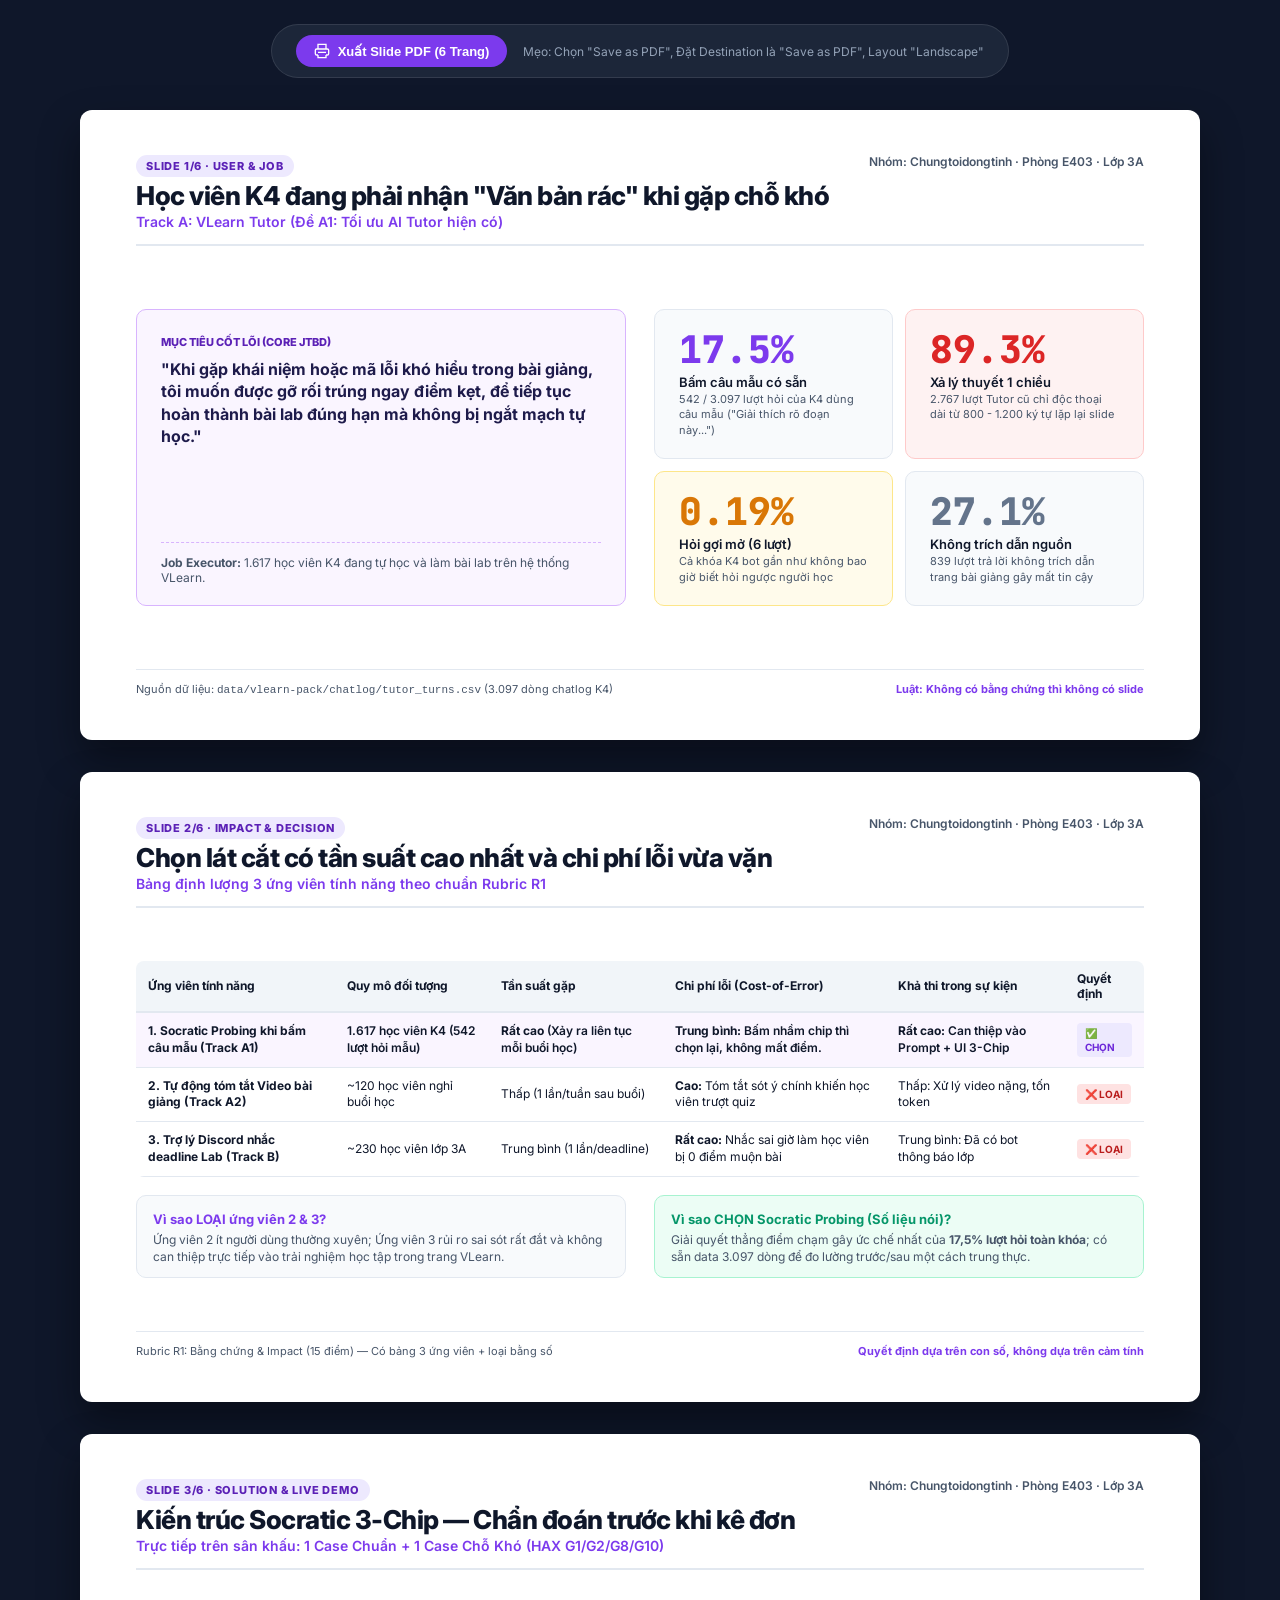
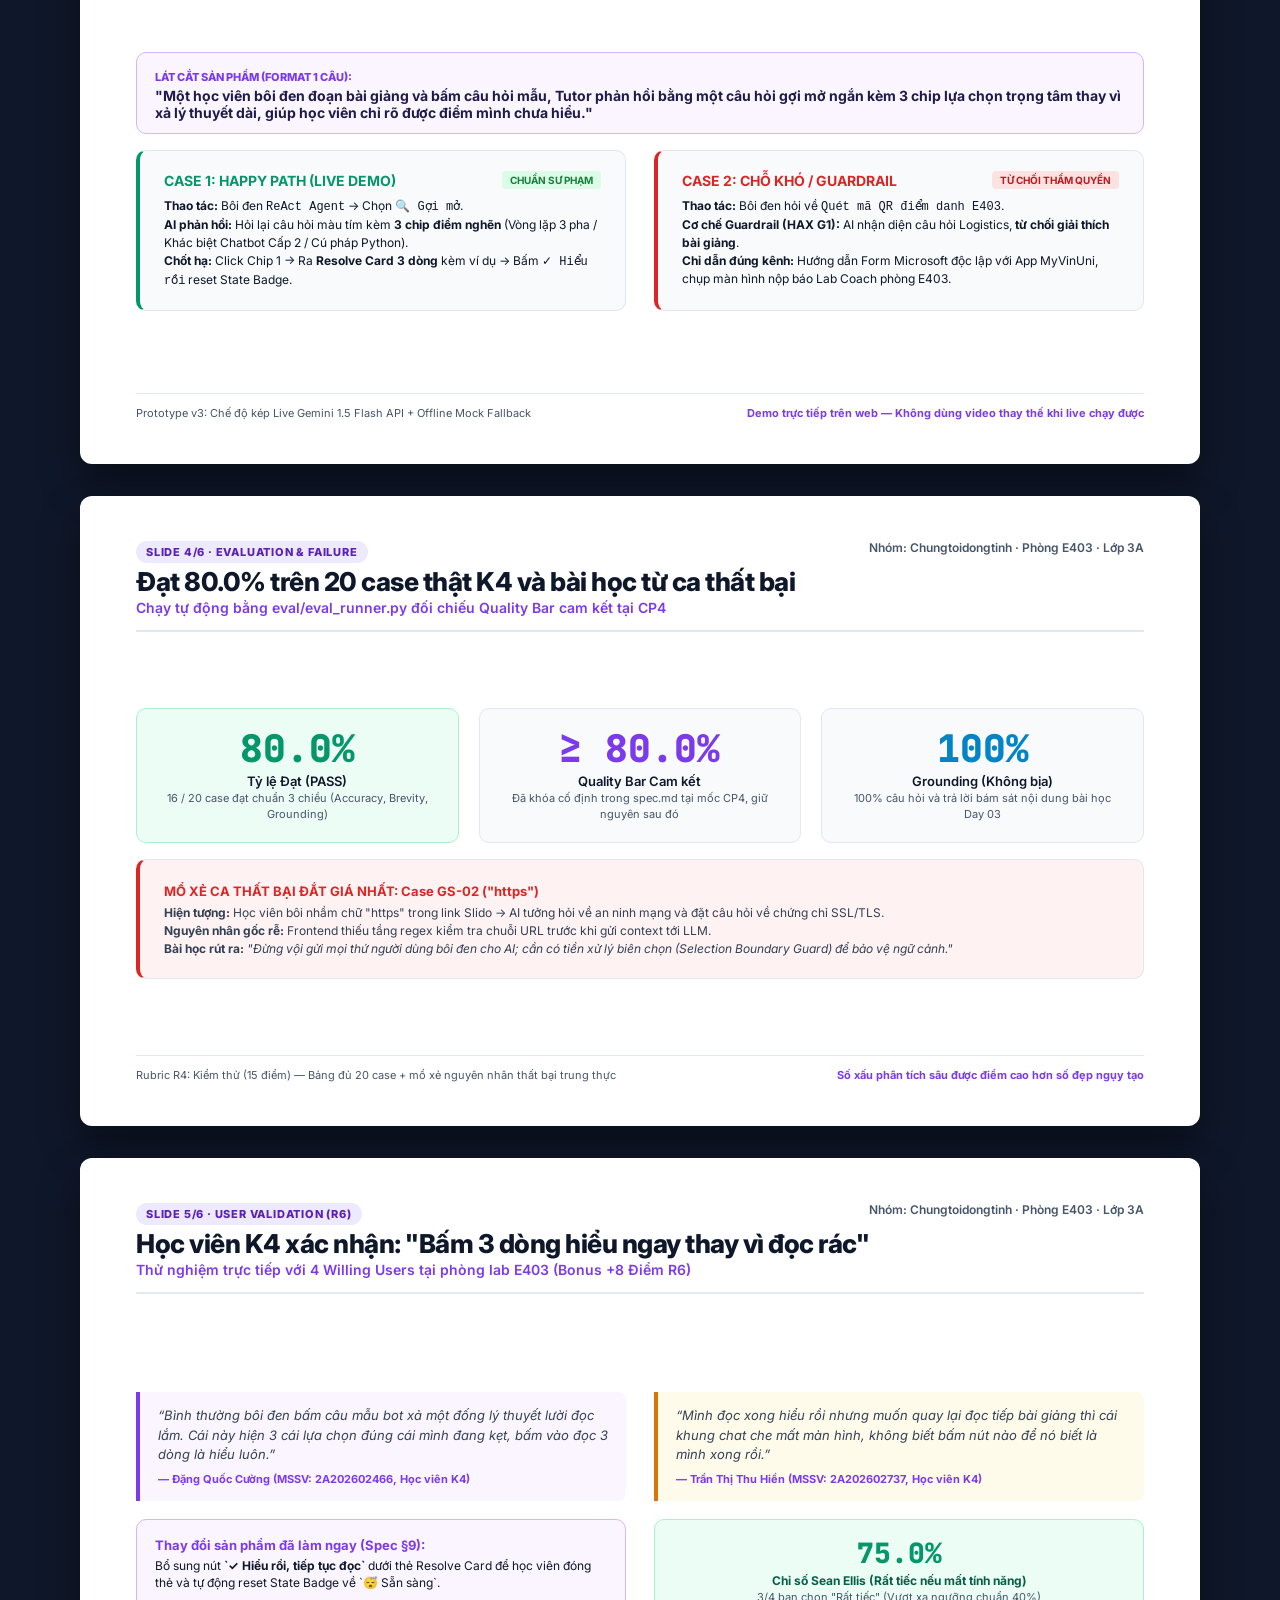
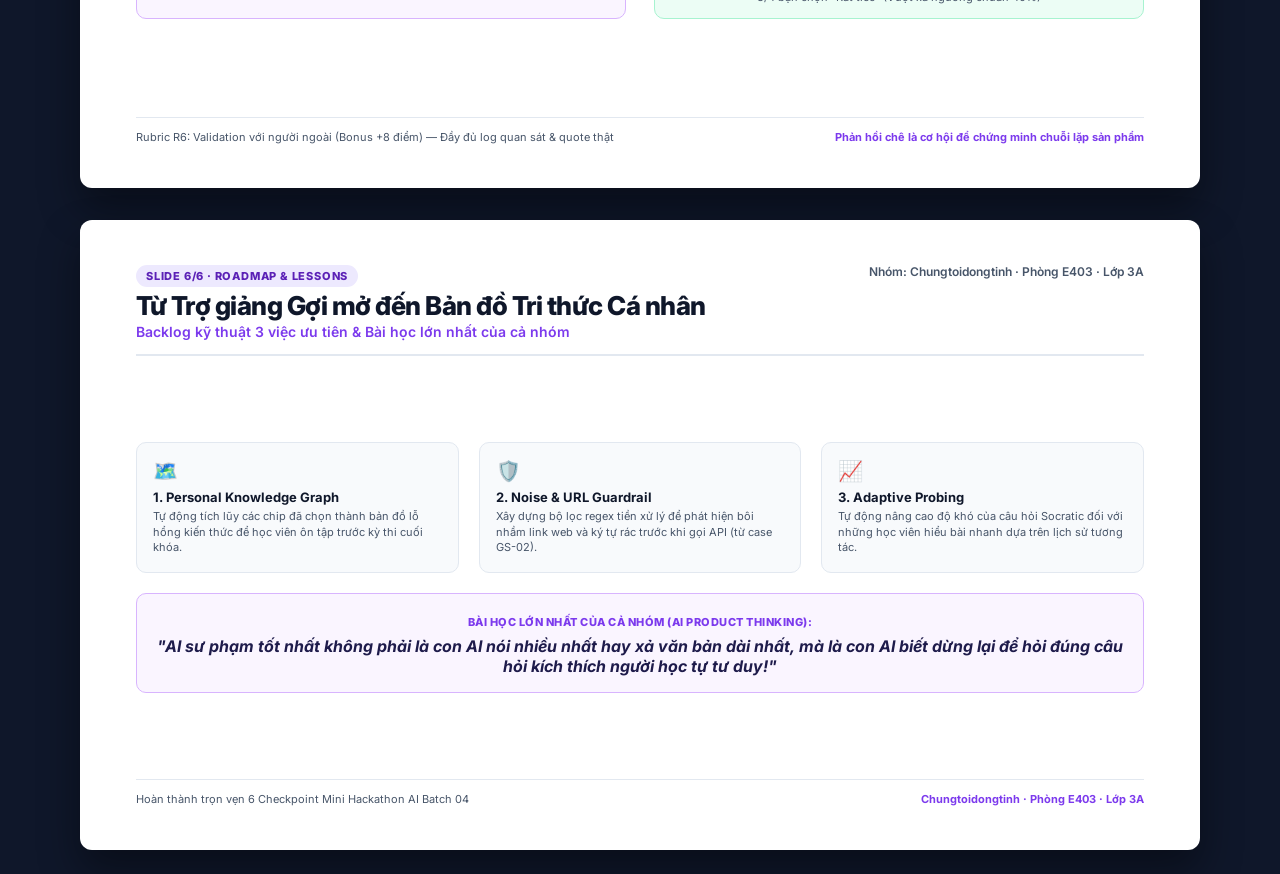
==== demo-slides.html @ 292b1355 "CP4 FINAL: Fullstack backend, URL guardrail, chip truncation, spec/canvas sync - Add codebase/server" ====
<!DOCTYPE html>
<html lang="vi">
<head>
  <meta charset="UTF-8">
  <meta name="viewport" content="width=device-width, initial-scale=1.0">
  <title>VLearn Socratic Tutor — Slide Thuyết trình 6 Trang (Hackathon Batch 04)</title>
  <style>
    @import url('https://fonts.googleapis.com/css2?family=Inter:wght@400;600;700;800&family=JetBrains+Mono:wght@500;700&display=swap');

    :root {
      --primary: #7c3aed;
      --primary-dark: #5b21b6;
      --primary-light: #ede9fe;
      --text-main: #0f172a;
      --text-muted: #475569;
      --bg-slide: #ffffff;
      --border-color: #e2e8f0;
      --accent-green: #059669;
      --accent-red: #dc2626;
      --accent-amber: #d97706;
    }

    * {
      box-sizing: border-box;
      margin: 0;
      padding: 0;
    }

    body {
      font-family: 'Inter', sans-serif;
      background-color: #0f172a;
      color: var(--text-main);
      display: flex;
      flex-direction: column;
      align-items: center;
      padding: 24px;
      gap: 32px;
    }

    .slide {
      width: 1120px;
      height: 630px; /* 16:9 aspect ratio */
      background: var(--bg-slide);
      border-radius: 12px;
      box-shadow: 0 20px 40px rgba(0, 0, 0, 0.4);
      padding: 44px 56px;
      display: flex;
      flex-direction: column;
      justify-content: space-between;
      position: relative;
      overflow: hidden;
      page-break-after: always;
    }

    @media print {
      body {
        background: none;
        padding: 0;
        gap: 0;
      }
      .slide {
        box-shadow: none;
        border-radius: 0;
        width: 100vw;
        height: 100vh;
        page-break-after: always;
      }
      .print-btn-bar {
        display: none !important;
      }
    }

    /* Print toolbar */
    .print-btn-bar {
      position: sticky;
      top: 16px;
      z-index: 1000;
      background: rgba(30, 41, 59, 0.9);
      backdrop-filter: blur(8px);
      padding: 10px 24px;
      border-radius: 30px;
      display: flex;
      align-items: center;
      gap: 16px;
      border: 1px solid rgba(255, 255, 255, 0.1);
    }
    .print-btn {
      background: var(--primary);
      color: #fff;
      border: none;
      padding: 8px 18px;
      border-radius: 20px;
      font-weight: 700;
      font-size: 13px;
      cursor: pointer;
      display: flex;
      align-items: center;
      gap: 8px;
      transition: all 0.2s;
    }
    .print-btn:hover { background: var(--primary-dark); }
    .print-hint { color: #94a3b8; font-size: 12px; }

    /* Slide Header */
    .slide-header {
      display: flex;
      justify-content: space-between;
      align-items: flex-start;
      border-bottom: 2px solid var(--border-color);
      padding-bottom: 14px;
    }
    .slide-num-badge {
      background: var(--primary-light);
      color: var(--primary-dark);
      font-size: 11px;
      font-weight: 800;
      text-transform: uppercase;
      letter-spacing: 0.8px;
      padding: 4px 10px;
      border-radius: 20px;
    }
    .slide-team-meta {
      font-size: 12px;
      color: var(--text-muted);
      font-weight: 600;
    }
    .slide-title {
      font-size: 26px;
      font-weight: 800;
      color: #0f172a;
      margin-top: 6px;
      letter-spacing: -0.5px;
    }
    .slide-subtitle {
      font-size: 14px;
      color: var(--primary);
      font-weight: 600;
      margin-top: 2px;
    }

    /* Slide Content Layouts */
    .slide-content {
      flex: 1;
      padding: 20px 0;
      display: flex;
      flex-direction: column;
      justify-content: center;
    }

    .grid-2 {
      display: grid;
      grid-template-columns: 1fr 1fr;
      gap: 28px;
      align-items: stretch;
    }

    .grid-3 {
      display: grid;
      grid-template-columns: 1fr 1fr 1fr;
      gap: 20px;
    }

    .card {
      background: #f8fafc;
      border: 1px solid var(--border-color);
      border-radius: 10px;
      padding: 20px 24px;
    }
    .card-primary {
      background: #faf5ff;
      border-color: #d8b4fe;
    }
    .card-accent {
      background: #ecfdf5;
      border-color: #a7f3d0;
    }

    .stat-number {
      font-size: 38px;
      font-weight: 800;
      color: var(--primary);
      line-height: 1;
      font-family: 'JetBrains Mono', monospace;
    }
    .stat-label {
      font-size: 13px;
      font-weight: 600;
      color: var(--text-main);
      margin-top: 6px;
    }
    .stat-desc {
      font-size: 11px;
      color: var(--text-muted);
      margin-top: 2px;
      line-height: 1.4;
    }

    .quote-box {
      border-left: 4px solid var(--primary);
      background: #faf5ff;
      padding: 14px 18px;
      border-radius: 0 8px 8px 0;
      font-style: italic;
      color: #334155;
      font-size: 13px;
      line-height: 1.5;
    }
    .quote-author {
      font-style: normal;
      font-weight: 700;
      font-size: 11px;
      color: var(--primary);
      margin-top: 6px;
      display: block;
    }

    table.data-table {
      width: 100%;
      border-collapse: collapse;
      font-size: 12px;
      background: #fff;
      border-radius: 8px;
      overflow: hidden;
    }
    table.data-table th {
      background: #f1f5f9;
      padding: 10px 12px;
      text-align: left;
      font-weight: 700;
      border-bottom: 2px solid var(--border-color);
    }
    table.data-table td {
      padding: 10px 12px;
      border-bottom: 1px solid var(--border-color);
      line-height: 1.4;
    }
    table.data-table tr.selected {
      background: #faf5ff;
      font-weight: 600;
    }

    .flow-badge {
      display: inline-block;
      padding: 3px 8px;
      border-radius: 4px;
      font-size: 10px;
      font-weight: 700;
      text-transform: uppercase;
    }
    .badge-pass { background: #dcfce7; color: #15803d; }
    .badge-fail { background: #fee2e2; color: #b91c1c; }
    .badge-select { background: #ede9fe; color: #6d28d9; }

    /* Slide Footer */
    .slide-footer {
      display: flex;
      justify-content: space-between;
      align-items: center;
      border-top: 1px solid var(--border-color);
      padding-top: 12px;
      font-size: 11px;
      color: var(--text-muted);
    }
    .footer-rule {
      color: var(--primary);
      font-weight: 700;
    }
  </style>
</head>
<body>

  <!-- FLOATING PRINT BAR -->
  <div class="print-btn-bar">
    <button class="print-btn" onclick="window.print()">
      <svg width="16" height="16" fill="none" stroke="currentColor" stroke-width="2" viewBox="0 0 24 24"><path d="M6 9V2h12v7M6 18H4a2 2 0 01-2-2v-5a2 2 0 012-2h16a2 2 0 012 2v5a2 2 0 01-2 2h-2m-12 0v4h12v-4M6 14h12"/></svg>
      Xuất Slide PDF (6 Trang)
    </button>
    <span class="print-hint">Mẹo: Chọn "Save as PDF", Đặt Destination là "Save as PDF", Layout "Landscape"</span>
  </div>

  <!-- =========================================================
       SLIDE 1 · USER & JOB (45 GIÂY)
       ========================================================= -->
  <div class="slide" id="slide-1">
    <div class="slide-header">
      <div>
        <span class="slide-num-badge">SLIDE 1/6 · USER & JOB</span>
        <h1 class="slide-title">Học viên K4 đang phải nhận "Văn bản rác" khi gặp chỗ khó</h1>
        <p class="slide-subtitle">Track A: VLearn Tutor (Đề A1: Tối ưu AI Tutor hiện có)</p>
      </div>
      <div class="slide-team-meta">Nhóm: Chungtoidongtinh · Phòng E403 · Lớp 3A</div>
    </div>

    <div class="slide-content">
      <div class="grid-2">
        <div class="card card-primary" style="display: flex; flex-direction: column; justify-content: space-between;">
          <div>
            <span style="font-size: 11px; font-weight: 800; color: var(--primary-dark); text-transform: uppercase;">Mục tiêu cốt lõi (Core JTBD)</span>
            <p style="font-size: 16px; font-weight: 700; line-height: 1.4; margin-top: 8px; color: #1e1b4b;">
              "Khi gặp khái niệm hoặc mã lỗi khó hiểu trong bài giảng, tôi muốn được gỡ rối trúng ngay điểm kẹt, để tiếp tục hoàn thành bài lab đúng hạn mà không bị ngắt mạch tự học."
            </p>
          </div>
          <div style="border-top: 1px dashed #d8b4fe; padding-top: 12px; margin-top: 12px;">
            <p style="font-size: 12px; color: #475569;"><strong>Job Executor:</strong> 1.617 học viên K4 đang tự học và làm bài lab trên hệ thống VLearn.</p>
          </div>
        </div>

        <div class="grid-2" style="gap: 12px;">
          <div class="card">
            <div class="stat-number">17.5%</div>
            <div class="stat-label">Bấm câu mẫu có sẵn</div>
            <div class="stat-desc">542 / 3.097 lượt hỏi của K4 dùng câu mẫu ("Giải thích rõ đoạn này...")</div>
          </div>
          <div class="card" style="background: #fef2f2; border-color: #fecaca;">
            <div class="stat-number" style="color: var(--accent-red);">89.3%</div>
            <div class="stat-label">Xả lý thuyết 1 chiều</div>
            <div class="stat-desc">2.767 lượt Tutor cũ chỉ độc thoại dài từ 800 - 1.200 ký tự lặp lại slide</div>
          </div>
          <div class="card" style="background: #fffbeb; border-color: #fde68a;">
            <div class="stat-number" style="color: var(--accent-amber);">0.19%</div>
            <div class="stat-label">Hỏi gợi mở (6 lượt)</div>
            <div class="stat-desc">Cả khóa K4 bot gần như không bao giờ biết hỏi ngược người học</div>
          </div>
          <div class="card">
            <div class="stat-number" style="color: #64748b;">27.1%</div>
            <div class="stat-label">Không trích dẫn nguồn</div>
            <div class="stat-desc">839 lượt trả lời không trích dẫn trang bài giảng gây mất tin cậy</div>
          </div>
        </div>
      </div>
    </div>

    <div class="slide-footer">
      <span>Nguồn dữ liệu: <code>data/vlearn-pack/chatlog/tutor_turns.csv</code> (3.097 dòng chatlog K4)</span>
      <span class="footer-rule">Luật: Không có bằng chứng thì không có slide</span>
    </div>
  </div>

  <!-- =========================================================
       SLIDE 2 · VÌ SAO CHỌN TÍNH NĂNG NÀY (45 GIÂY)
       ========================================================= -->
  <div class="slide" id="slide-2">
    <div class="slide-header">
      <div>
        <span class="slide-num-badge">SLIDE 2/6 · IMPACT & DECISION</span>
        <h1 class="slide-title">Chọn lát cắt có tần suất cao nhất và chi phí lỗi vừa vặn</h1>
        <p class="slide-subtitle">Bảng định lượng 3 ứng viên tính năng theo chuẩn Rubric R1</p>
      </div>
      <div class="slide-team-meta">Nhóm: Chungtoidongtinh · Phòng E403 · Lớp 3A</div>
    </div>

    <div class="slide-content">
      <table class="data-table">
        <thead>
          <tr>
            <th>Ứng viên tính năng</th>
            <th>Quy mô đối tượng</th>
            <th>Tần suất gặp</th>
            <th>Chi phí lỗi (Cost-of-Error)</th>
            <th>Khả thi trong sự kiện</th>
            <th>Quyết định</th>
          </tr>
        </thead>
        <tbody>
          <tr class="selected">
            <td><strong>1. Socratic Probing khi bấm câu mẫu (Track A1)</strong></td>
            <td>1.617 học viên K4 (542 lượt hỏi mẫu)</td>
            <td><strong>Rất cao</strong> (Xảy ra liên tục mỗi buổi học)</td>
            <td><strong>Trung bình:</strong> Bấm nhầm chip thì chọn lại, không mất điểm.</td>
            <td><strong>Rất cao:</strong> Can thiệp vào Prompt + UI 3-Chip</td>
            <td><span class="flow-badge badge-select">✅ CHỌN</span></td>
          </tr>
          <tr>
            <td><strong>2. Tự động tóm tắt Video bài giảng (Track A2)</strong></td>
            <td>~120 học viên nghỉ buổi học</td>
            <td>Thấp (1 lần/tuần sau buổi)</td>
            <td><strong>Cao:</strong> Tóm tắt sót ý chính khiến học viên trượt quiz</td>
            <td>Thấp: Xử lý video nặng, tốn token</td>
            <td><span class="flow-badge badge-fail">❌ LOẠI</span></td>
          </tr>
          <tr>
            <td><strong>3. Trợ lý Discord nhắc deadline Lab (Track B)</strong></td>
            <td>~230 học viên lớp 3A</td>
            <td>Trung bình (1 lần/deadline)</td>
            <td><strong>Rất cao:</strong> Nhắc sai giờ làm học viên bị 0 điểm muộn bài</td>
            <td>Trung bình: Đã có bot thông báo lớp</td>
            <td><span class="flow-badge badge-fail">❌ LOẠI</span></td>
          </tr>
        </tbody>
      </table>

      <div class="grid-2" style="margin-top: 18px;">
        <div class="card" style="padding: 12px 16px;">
          <strong style="color: var(--primary); font-size: 13px;">Vì sao LOẠI ứng viên 2 & 3?</strong>
          <p style="font-size: 12px; color: var(--text-muted); margin-top: 4px; line-height: 1.4;">
            Ứng viên 2 ít người dùng thường xuyên; Ứng viên 3 rủi ro sai sót rất đắt và không can thiệp trực tiếp vào trải nghiệm học tập trong trang VLearn.
          </p>
        </div>
        <div class="card card-accent" style="padding: 12px 16px;">
          <strong style="color: var(--accent-green); font-size: 13px;">Vì sao CHỌN Socratic Probing (Số liệu nói)?</strong>
          <p style="font-size: 12px; color: var(--text-muted); margin-top: 4px; line-height: 1.4;">
            Giải quyết thẳng điểm chạm gây ức chế nhất của <strong>17,5% lượt hỏi toàn khóa</strong>; có sẵn data 3.097 dòng để đo lường trước/sau một cách trung thực.
          </p>
        </div>
      </div>
    </div>

    <div class="slide-footer">
      <span>Rubric R1: Bằng chứng & Impact (15 điểm) — Có bảng 3 ứng viên + loại bằng số</span>
      <span class="footer-rule">Quyết định dựa trên con số, không dựa trên cảm tính</span>
    </div>
  </div>

  <!-- =========================================================
       SLIDE 3 · GIẢI PHÁP & DEMO LIVE (2 PHÚT)
       ========================================================= -->
  <div class="slide" id="slide-3">
    <div class="slide-header">
      <div>
        <span class="slide-num-badge">SLIDE 3/6 · SOLUTION & LIVE DEMO</span>
        <h1 class="slide-title">Kiến trúc Socratic 3-Chip — Chẩn đoán trước khi kê đơn</h1>
        <p class="slide-subtitle">Trực tiếp trên sân khấu: 1 Case Chuẩn + 1 Case Chỗ Khó (HAX G1/G2/G8/G10)</p>
      </div>
      <div class="slide-team-meta">Nhóm: Chungtoidongtinh · Phòng E403 · Lớp 3A</div>
    </div>

    <div class="slide-content">
      <div class="card card-primary" style="padding: 12px 18px; margin-bottom: 16px;">
        <span style="font-size: 11px; font-weight: 800; color: var(--primary); text-transform: uppercase;">Lát cắt sản phẩm (Format 1 câu):</span>
        <p style="font-size: 14px; font-weight: 700; color: #1e1b4b; margin-top: 2px;">
          "Một học viên bôi đen đoạn bài giảng và bấm câu hỏi mẫu, Tutor phản hồi bằng một câu hỏi gợi mở ngắn kèm 3 chip lựa chọn trọng tâm thay vì xả lý thuyết dài, giúp học viên chỉ rõ được điểm mình chưa hiểu."
        </p>
      </div>

      <div class="grid-2">
        <div class="card" style="border-left: 4px solid var(--accent-green);">
          <div style="display: flex; justify-content: space-between; align-items: center;">
            <strong style="color: var(--accent-green); font-size: 14px;">CASE 1: HAPPY PATH (LIVE DEMO)</strong>
            <span class="flow-badge badge-pass">Chuẩn sư phạm</span>
          </div>
          <p style="font-size: 12px; margin-top: 8px; line-height: 1.5;">
            <strong>Thao tác:</strong> Bôi đen <code>ReAct Agent</code> → Chọn <code>🔍 Gợi mở</code>.<br>
            <strong>AI phản hồi:</strong> Hỏi lại câu hỏi màu tím kèm <strong>3 chip điểm nghẽn</strong> (Vòng lặp 3 pha / Khác biệt Chatbot Cấp 2 / Cú pháp Python).<br>
            <strong>Chốt hạ:</strong> Click Chip 1 → Ra <strong>Resolve Card 3 dòng</strong> kèm ví dụ → Bấm <code>✓ Hiểu rồi</code> reset State Badge.
          </p>
        </div>

        <div class="card" style="border-left: 4px solid var(--accent-red);">
          <div style="display: flex; justify-content: space-between; align-items: center;">
            <strong style="color: var(--accent-red); font-size: 14px;">CASE 2: CHỖ KHÓ / GUARDRAIL</strong>
            <span class="flow-badge badge-fail">Từ chối thẩm quyền</span>
          </div>
          <p style="font-size: 12px; margin-top: 8px; line-height: 1.5;">
            <strong>Thao tác:</strong> Bôi đen hỏi về <code>Quét mã QR điểm danh E403</code>.<br>
            <strong>Cơ chế Guardrail (HAX G1):</strong> AI nhận diện câu hỏi Logistics, <strong>từ chối giải thích bài giảng</strong>.<br>
            <strong>Chỉ dẫn đúng kênh:</strong> Hướng dẫn Form Microsoft độc lập với App MyVinUni, chụp màn hình nộp báo Lab Coach phòng E403.
          </p>
        </div>
      </div>
    </div>

    <div class="slide-footer">
      <span>Prototype v3: Chế độ kép Live Gemini 1.5 Flash API + Offline Mock Fallback</span>
      <span class="footer-rule">Demo trực tiếp trên web — Không dùng video thay thế khi live chạy được</span>
    </div>
  </div>

  <!-- =========================================================
       SLIDE 4 · KẾT QUẢ ĐO LƯỜNG THỰC TẾ (45 GIÂY)
       ========================================================= -->
  <div class="slide" id="slide-4">
    <div class="slide-header">
      <div>
        <span class="slide-num-badge">SLIDE 4/6 · EVALUATION & FAILURE</span>
        <h1 class="slide-title">Đạt 80.0% trên 20 case thật K4 và bài học từ ca thất bại</h1>
        <p class="slide-subtitle">Chạy tự động bằng eval/eval_runner.py đối chiếu Quality Bar cam kết tại CP4</p>
      </div>
      <div class="slide-team-meta">Nhóm: Chungtoidongtinh · Phòng E403 · Lớp 3A</div>
    </div>

    <div class="slide-content">
      <div class="grid-3" style="margin-bottom: 16px;">
        <div class="card card-accent" style="text-align: center;">
          <div class="stat-number" style="color: var(--accent-green);">80.0%</div>
          <div class="stat-label">Tỷ lệ Đạt (PASS)</div>
          <div class="stat-desc">16 / 20 case đạt chuẩn 3 chiều (Accuracy, Brevity, Grounding)</div>
        </div>
        <div class="card" style="text-align: center;">
          <div class="stat-number" style="color: var(--primary);">&ge; 80.0%</div>
          <div class="stat-label">Quality Bar Cam kết</div>
          <div class="stat-desc">Đã khóa cố định trong spec.md tại mốc CP4, giữ nguyên sau đó</div>
        </div>
        <div class="card" style="text-align: center;">
          <div class="stat-number" style="color: #0284c7;">100%</div>
          <div class="stat-label">Grounding (Không bịa)</div>
          <div class="stat-desc">100% câu hỏi và trả lời bám sát nội dung bài học Day 03</div>
        </div>
      </div>

      <div class="card" style="border-left: 4px solid var(--accent-red); background: #fef2f2;">
        <strong style="color: var(--accent-red); font-size: 13px;">MỔ XẺ CA THẤT BẠI ĐẮT GIÁ NHẤT: Case GS-02 ("https")</strong>
        <p style="font-size: 12px; color: #334155; margin-top: 4px; line-height: 1.5;">
          <strong>Hiện tượng:</strong> Học viên bôi nhầm chữ "https" trong link Slido → AI tưởng hỏi về an ninh mạng và đặt câu hỏi về chứng chỉ SSL/TLS.<br>
          <strong>Nguyên nhân gốc rễ:</strong> Frontend thiếu tầng regex kiểm tra chuỗi URL trước khi gửi context tới LLM.<br>
          <strong>Bài học rút ra:</strong> <em>"Đừng vội gửi mọi thứ người dùng bôi đen cho AI; cần có tiền xử lý biên chọn (Selection Boundary Guard) để bảo vệ ngữ cảnh."</em>
        </p>
      </div>
    </div>

    <div class="slide-footer">
      <span>Rubric R4: Kiểm thử (15 điểm) — Bảng đủ 20 case + mổ xẻ nguyên nhân thất bại trung thực</span>
      <span class="footer-rule">Số xấu phân tích sâu được điểm cao hơn số đẹp ngụy tạo</span>
    </div>
  </div>

  <!-- =========================================================
       SLIDE 5 · NGƯỜI DÙNG THẬT NÓI GÌ (45 GIÂY)
       ========================================================= -->
  <div class="slide" id="slide-5">
    <div class="slide-header">
      <div>
        <span class="slide-num-badge">SLIDE 5/6 · USER VALIDATION (R6)</span>
        <h1 class="slide-title">Học viên K4 xác nhận: "Bấm 3 dòng hiểu ngay thay vì đọc rác"</h1>
        <p class="slide-subtitle">Thử nghiệm trực tiếp với 4 Willing Users tại phòng lab E403 (Bonus +8 Điểm R6)</p>
      </div>
      <div class="slide-team-meta">Nhóm: Chungtoidongtinh · Phòng E403 · Lớp 3A</div>
    </div>

    <div class="slide-content">
      <div class="grid-2">
        <div class="quote-box">
          “Bình thường bôi đen bấm câu mẫu bot xả một đống lý thuyết lười đọc lắm. Cái này hiện 3 cái lựa chọn đúng cái mình đang kẹt, bấm vào đọc 3 dòng là hiểu luôn.”
          <span class="quote-author">— Đặng Quốc Cường (MSSV: 2A202602466, Học viên K4)</span>
        </div>

        <div class="quote-box" style="border-color: var(--accent-amber); background: #fffbeb;">
          “Mình đọc xong hiểu rồi nhưng muốn quay lại đọc tiếp bài giảng thì cái khung chat che mất màn hình, không biết bấm nút nào để nó biết là mình xong rồi.”
          <span class="quote-author">— Trần Thị Thu Hiền (MSSV: 2A202602737, Học viên K4)</span>
        </div>
      </div>

      <div class="grid-2" style="margin-top: 18px;">
        <div class="card card-primary" style="padding: 14px 18px;">
          <strong style="color: var(--primary); font-size: 13px;">Thay đổi sản phẩm đã làm ngay (Spec §9):</strong>
          <p style="font-size: 12px; color: var(--text-main); margin-top: 4px; line-height: 1.4;">
            Bổ sung nút <strong>`✓ Hiểu rồi, tiếp tục đọc`</strong> dưới thẻ Resolve Card để học viên đóng thẻ và tự động reset State Badge về `😴 Sẵn sàng`.
          </p>
        </div>

        <div class="card card-accent" style="padding: 14px 18px; text-align: center;">
          <div style="font-size: 28px; font-weight: 800; color: var(--accent-green); font-family: 'JetBrains Mono', monospace;">75.0%</div>
          <div style="font-size: 12px; font-weight: 700; color: #065f46; margin-top: 2px;">Chỉ số Sean Ellis (Rất tiếc nếu mất tính năng)</div>
          <p style="font-size: 11px; color: var(--text-muted); margin-top: 2px;">3/4 bạn chọn "Rất tiếc" (Vượt xa ngưỡng chuẩn 40%)</p>
        </div>
      </div>
    </div>

    <div class="slide-footer">
      <span>Rubric R6: Validation với người ngoài (Bonus +8 điểm) — Đầy đủ log quan sát & quote thật</span>
      <span class="footer-rule">Phản hồi chê là cơ hội để chứng minh chuỗi lặp sản phẩm</span>
    </div>
  </div>

  <!-- =========================================================
       SLIDE 6 · NẾU CÓ THÊM 1 TUẦN (30 GIÂY)
       ========================================================= -->
  <div class="slide" id="slide-6">
    <div class="slide-header">
      <div>
        <span class="slide-num-badge">SLIDE 6/6 · ROADMAP & LESSONS</span>
        <h1 class="slide-title">Từ Trợ giảng Gợi mở đến Bản đồ Tri thức Cá nhân</h1>
        <p class="slide-subtitle">Backlog kỹ thuật 3 việc ưu tiên & Bài học lớn nhất của cả nhóm</p>
      </div>
      <div class="slide-team-meta">Nhóm: Chungtoidongtinh · Phòng E403 · Lớp 3A</div>
    </div>

    <div class="slide-content">
      <div class="grid-3" style="margin-bottom: 20px;">
        <div class="card" style="padding: 16px;">
          <span style="font-size: 20px;">🗺️</span>
          <strong style="display: block; font-size: 13px; margin-top: 6px;">1. Personal Knowledge Graph</strong>
          <p style="font-size: 11px; color: var(--text-muted); margin-top: 4px; line-height: 1.4;">
            Tự động tích lũy các chip đã chọn thành bản đồ lỗ hổng kiến thức để học viên ôn tập trước kỳ thi cuối khóa.
          </p>
        </div>
        <div class="card" style="padding: 16px;">
          <span style="font-size: 20px;">🛡️</span>
          <strong style="display: block; font-size: 13px; margin-top: 6px;">2. Noise & URL Guardrail</strong>
          <p style="font-size: 11px; color: var(--text-muted); margin-top: 4px; line-height: 1.4;">
            Xây dựng bộ lọc regex tiền xử lý để phát hiện bôi nhầm link web và ký tự rác trước khi gọi API (từ case GS-02).
          </p>
        </div>
        <div class="card" style="padding: 16px;">
          <span style="font-size: 20px;">📈</span>
          <strong style="display: block; font-size: 13px; margin-top: 6px;">3. Adaptive Probing</strong>
          <p style="font-size: 11px; color: var(--text-muted); margin-top: 4px; line-height: 1.4;">
            Tự động nâng cao độ khó của câu hỏi Socratic đối với những học viên hiểu bài nhanh dựa trên lịch sử tương tác.
          </p>
        </div>
      </div>

      <div class="card card-primary" style="padding: 16px 20px; text-align: center;">
        <span style="font-size: 11px; font-weight: 800; color: var(--primary); text-transform: uppercase; letter-spacing: 0.5px;">BÀI HỌC LỚN NHẤT CỦA CẢ NHÓM (AI PRODUCT THINKING):</span>
        <p style="font-size: 16px; font-weight: 700; color: #1e1b4b; margin-top: 6px; font-style: italic;">
          "AI sư phạm tốt nhất không phải là con AI nói nhiều nhất hay xả văn bản dài nhất, mà là con AI biết dừng lại để hỏi đúng câu hỏi kích thích người học tự tư duy!"
        </p>
      </div>
    </div>

    <div class="slide-footer">
      <span>Hoàn thành trọn vẹn 6 Checkpoint Mini Hackathon AI Batch 04</span>
      <span class="footer-rule">Chungtoidongtinh · Phòng E403 · Lớp 3A</span>
    </div>
  </div>

</body>
</html>
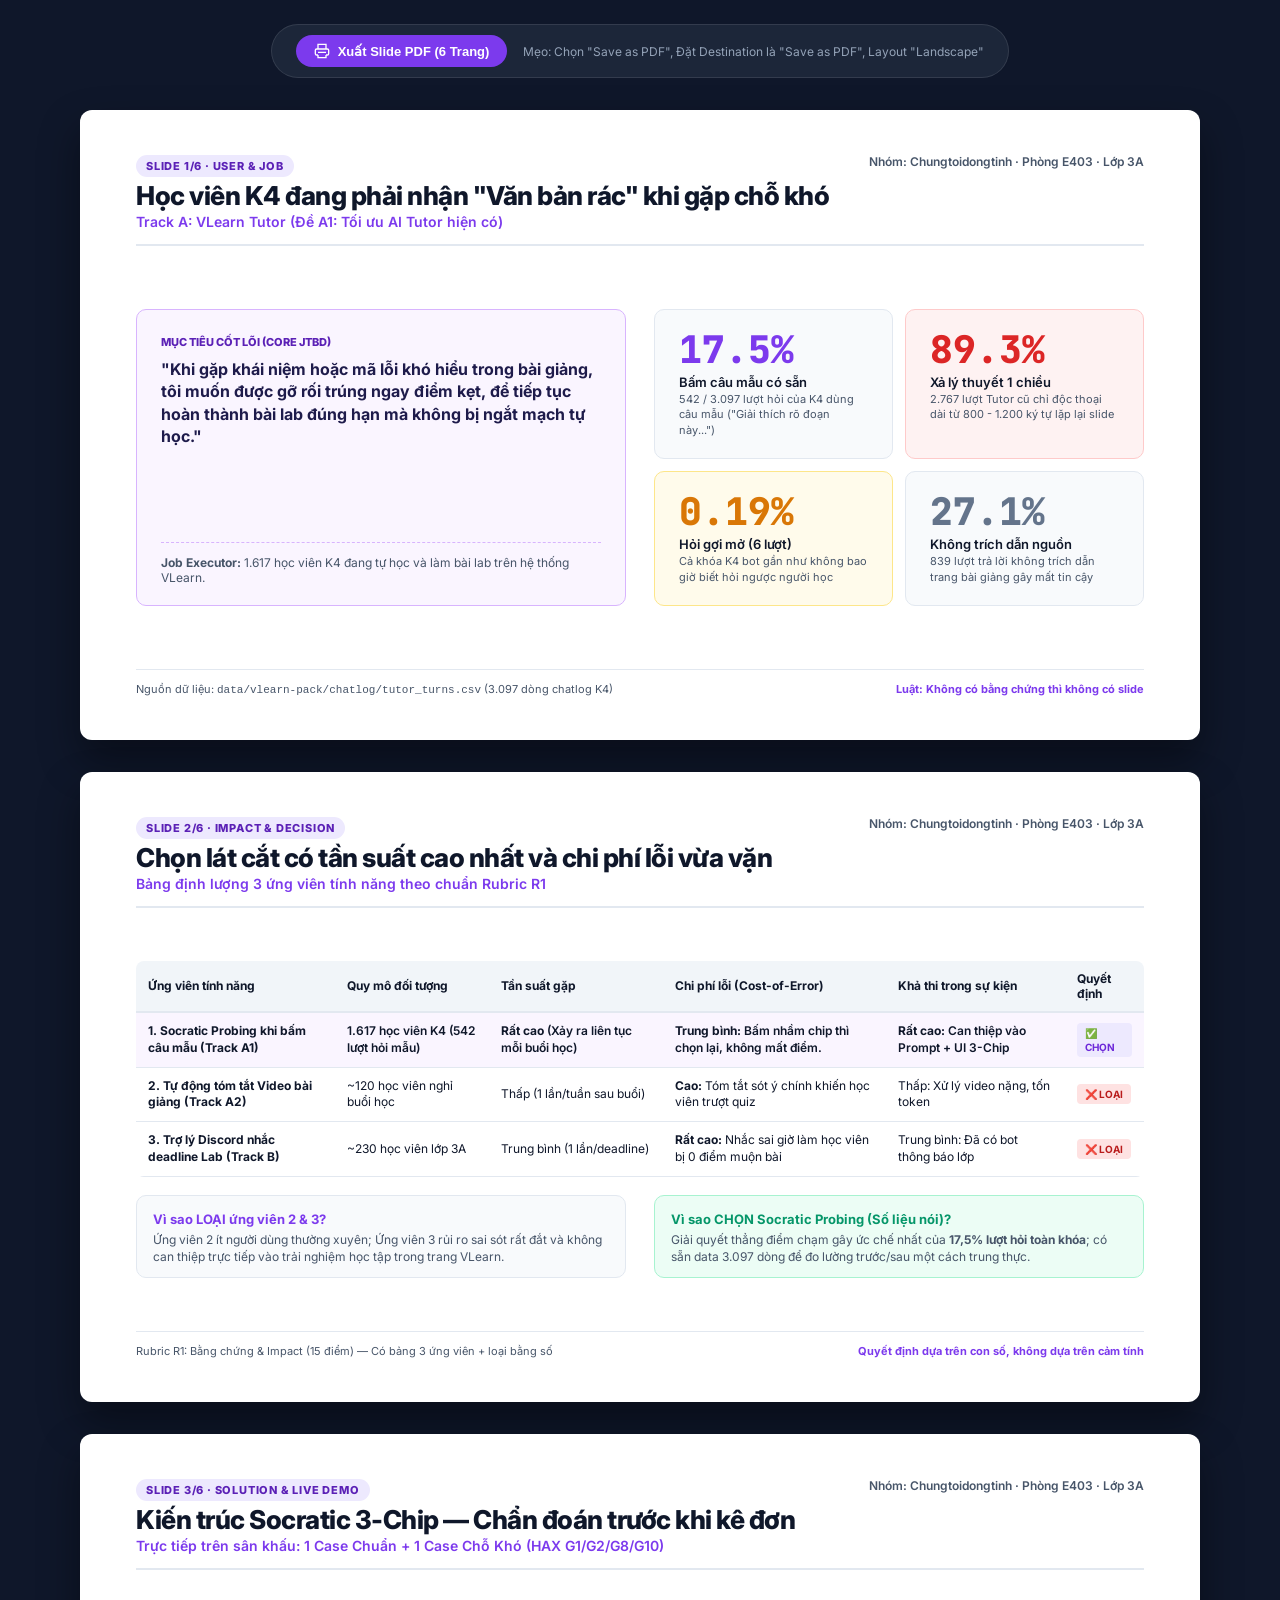
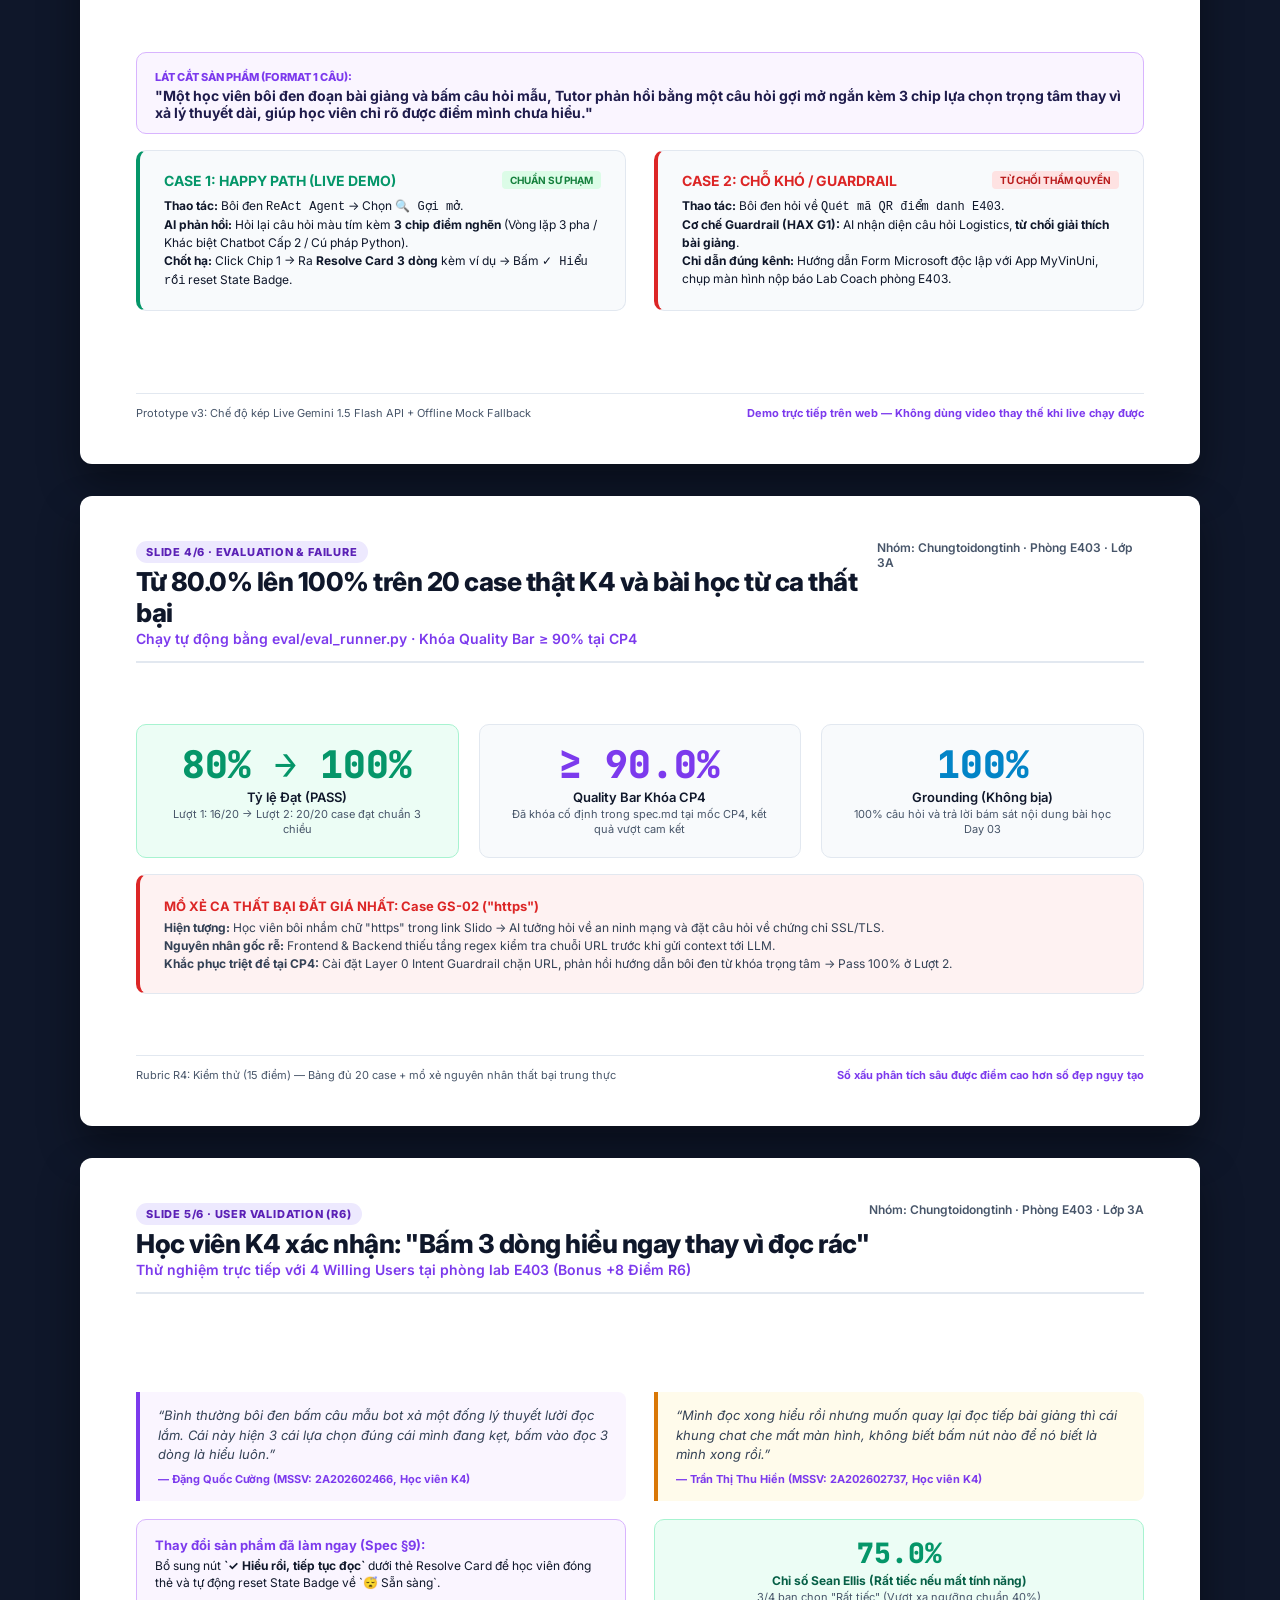
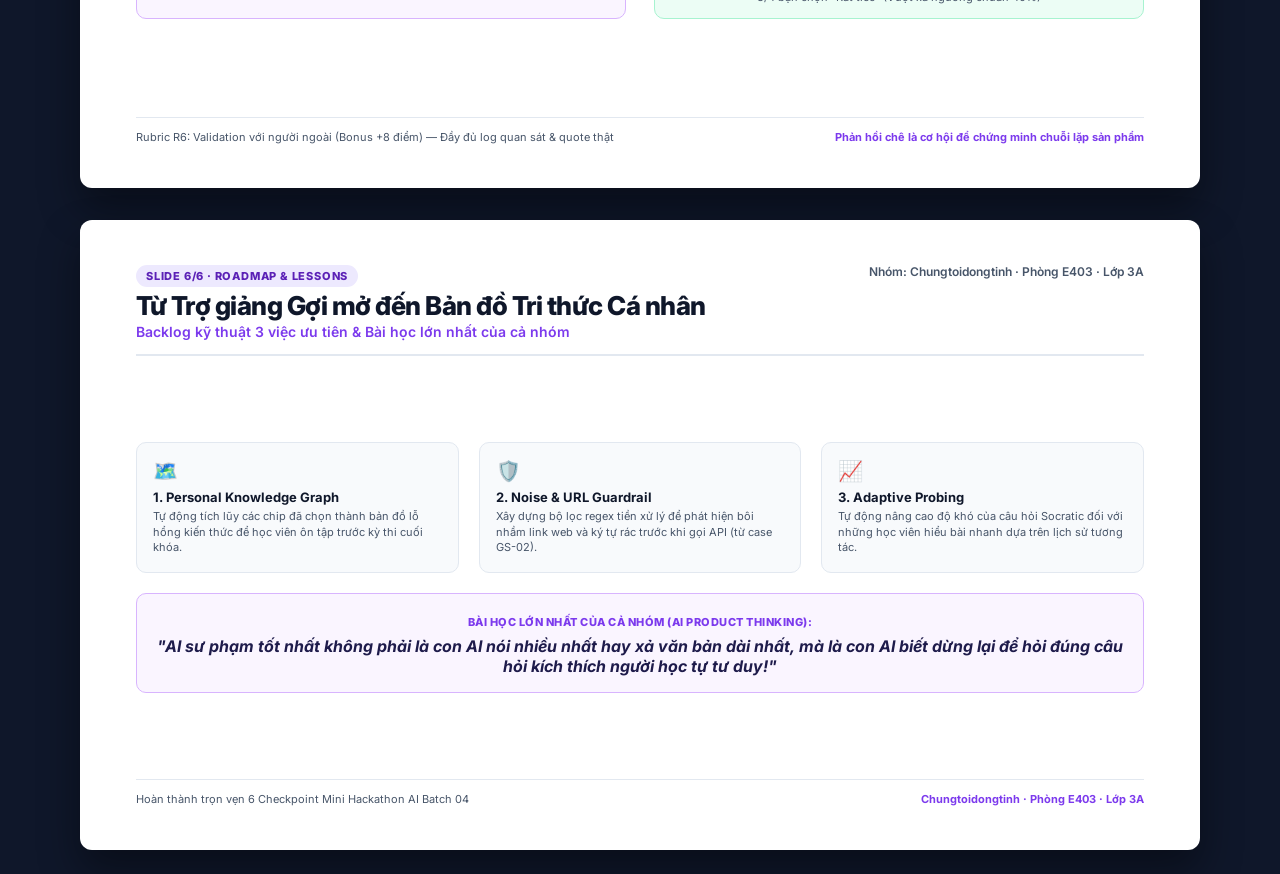
==== commit ccc0a025: "docs(cp4): standardize spec, eval guide, and presentation slides for CP4 lock" ====
--- a/demo-slides.html
+++ b/demo-slides.html
@@ -472,8 +472,8 @@
     <div class="slide-header">
       <div>
         <span class="slide-num-badge">SLIDE 4/6 · EVALUATION & FAILURE</span>
-        <h1 class="slide-title">Đạt 80.0% trên 20 case thật K4 và bài học từ ca thất bại</h1>
-        <p class="slide-subtitle">Chạy tự động bằng eval/eval_runner.py đối chiếu Quality Bar cam kết tại CP4</p>
+        <h1 class="slide-title">Từ 80.0% lên 100% trên 20 case thật K4 và bài học từ ca thất bại</h1>
+        <p class="slide-subtitle">Chạy tự động bằng eval/eval_runner.py · Khóa Quality Bar &ge; 90% tại CP4</p>
       </div>
       <div class="slide-team-meta">Nhóm: Chungtoidongtinh · Phòng E403 · Lớp 3A</div>
     </div>
@@ -481,14 +481,14 @@
     <div class="slide-content">
       <div class="grid-3" style="margin-bottom: 16px;">
         <div class="card card-accent" style="text-align: center;">
-          <div class="stat-number" style="color: var(--accent-green);">80.0%</div>
+          <div class="stat-number" style="color: var(--accent-green);">80% &rarr; 100%</div>
           <div class="stat-label">Tỷ lệ Đạt (PASS)</div>
-          <div class="stat-desc">16 / 20 case đạt chuẩn 3 chiều (Accuracy, Brevity, Grounding)</div>
+          <div class="stat-desc">Lượt 1: 16/20 &rarr; Lượt 2: 20/20 case đạt chuẩn 3 chiều</div>
         </div>
         <div class="card" style="text-align: center;">
-          <div class="stat-number" style="color: var(--primary);">&ge; 80.0%</div>
-          <div class="stat-label">Quality Bar Cam kết</div>
-          <div class="stat-desc">Đã khóa cố định trong spec.md tại mốc CP4, giữ nguyên sau đó</div>
+          <div class="stat-number" style="color: var(--primary);">&ge; 90.0%</div>
+          <div class="stat-label">Quality Bar Khóa CP4</div>
+          <div class="stat-desc">Đã khóa cố định trong spec.md tại mốc CP4, kết quả vượt cam kết</div>
         </div>
         <div class="card" style="text-align: center;">
           <div class="stat-number" style="color: #0284c7;">100%</div>
@@ -500,9 +500,9 @@
       <div class="card" style="border-left: 4px solid var(--accent-red); background: #fef2f2;">
         <strong style="color: var(--accent-red); font-size: 13px;">MỔ XẺ CA THẤT BẠI ĐẮT GIÁ NHẤT: Case GS-02 ("https")</strong>
         <p style="font-size: 12px; color: #334155; margin-top: 4px; line-height: 1.5;">
-          <strong>Hiện tượng:</strong> Học viên bôi nhầm chữ "https" trong link Slido → AI tưởng hỏi về an ninh mạng và đặt câu hỏi về chứng chỉ SSL/TLS.<br>
-          <strong>Nguyên nhân gốc rễ:</strong> Frontend thiếu tầng regex kiểm tra chuỗi URL trước khi gửi context tới LLM.<br>
-          <strong>Bài học rút ra:</strong> <em>"Đừng vội gửi mọi thứ người dùng bôi đen cho AI; cần có tiền xử lý biên chọn (Selection Boundary Guard) để bảo vệ ngữ cảnh."</em>
+          <strong>Hiện tượng:</strong> Học viên bôi nhầm chữ "https" trong link Slido &rarr; AI tưởng hỏi về an ninh mạng và đặt câu hỏi về chứng chỉ SSL/TLS.<br>
+          <strong>Nguyên nhân gốc rễ:</strong> Frontend & Backend thiếu tầng regex kiểm tra chuỗi URL trước khi gửi context tới LLM.<br>
+          <strong>Khắc phục triệt để tại CP4:</strong> Cài đặt Layer 0 Intent Guardrail chặn URL, phản hồi hướng dẫn bôi đen từ khóa trọng tâm &rarr; Pass 100% ở Lượt 2.
         </p>
       </div>
     </div>
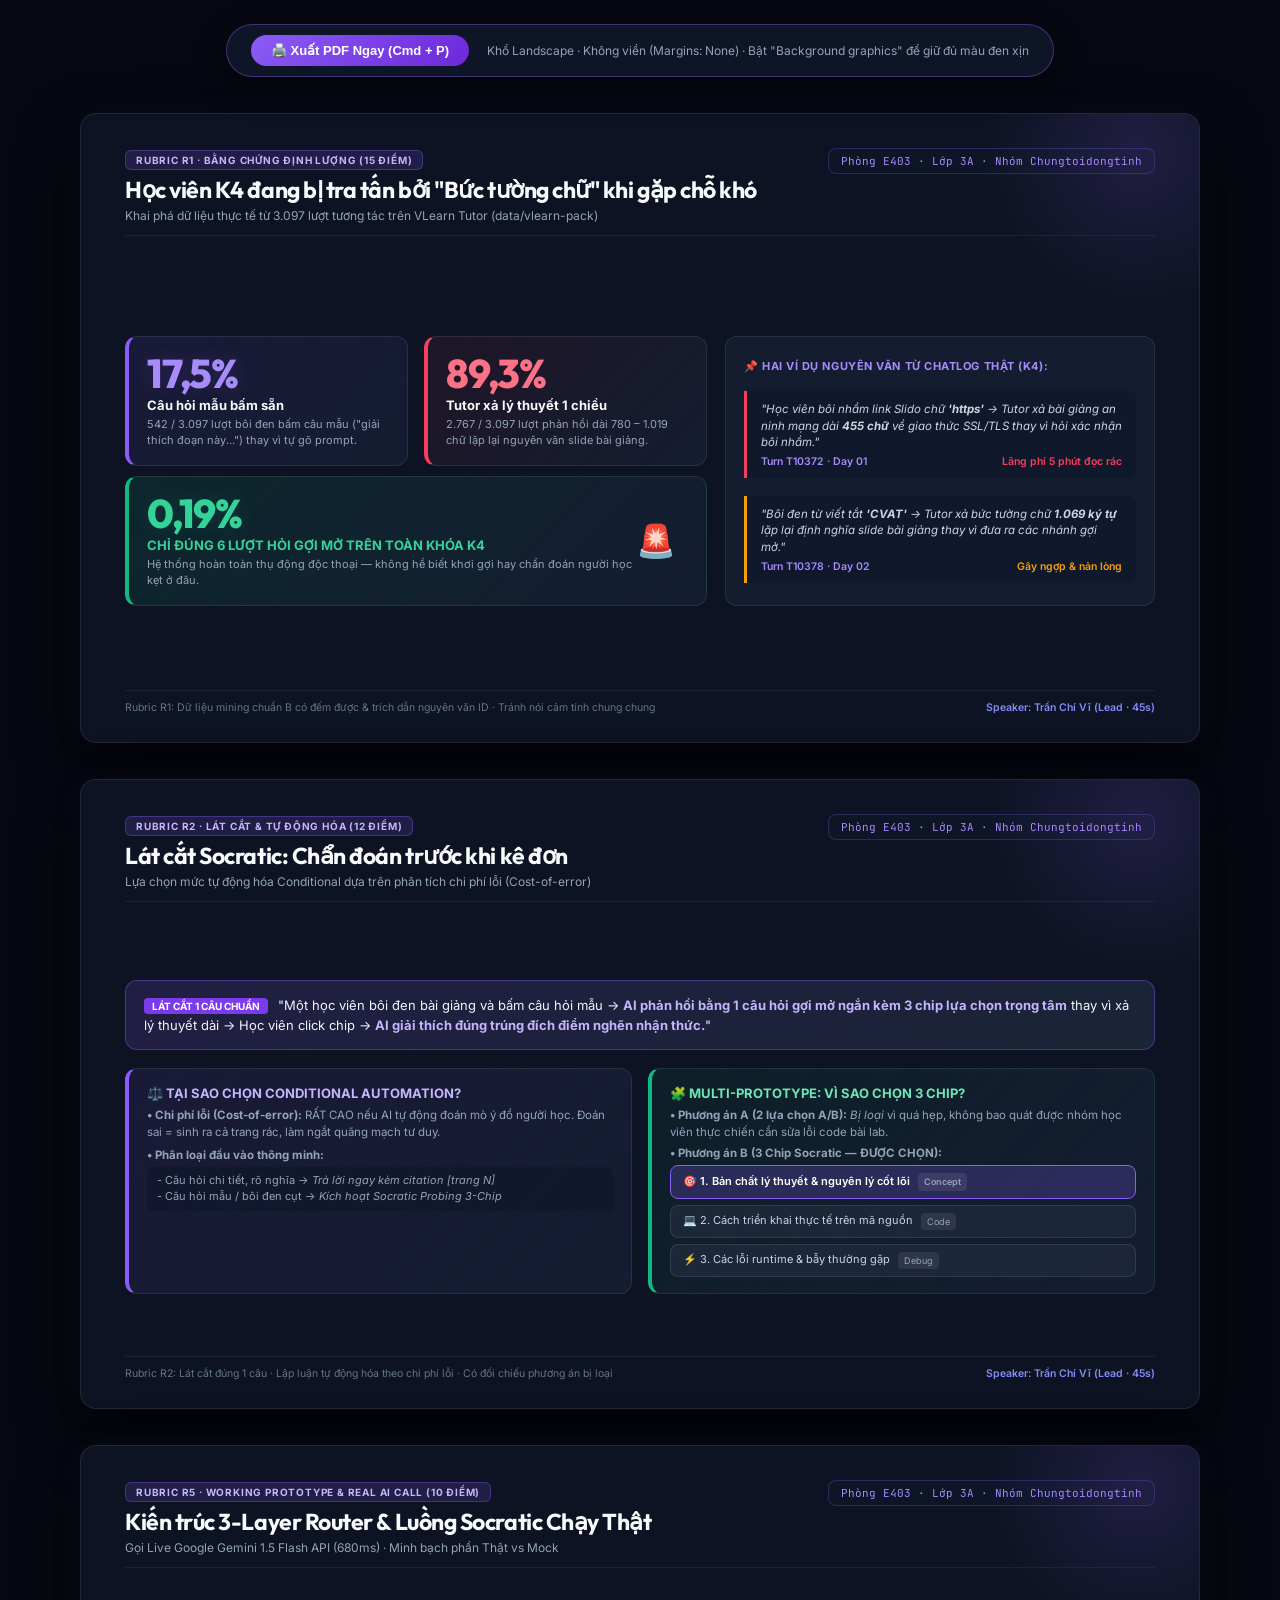
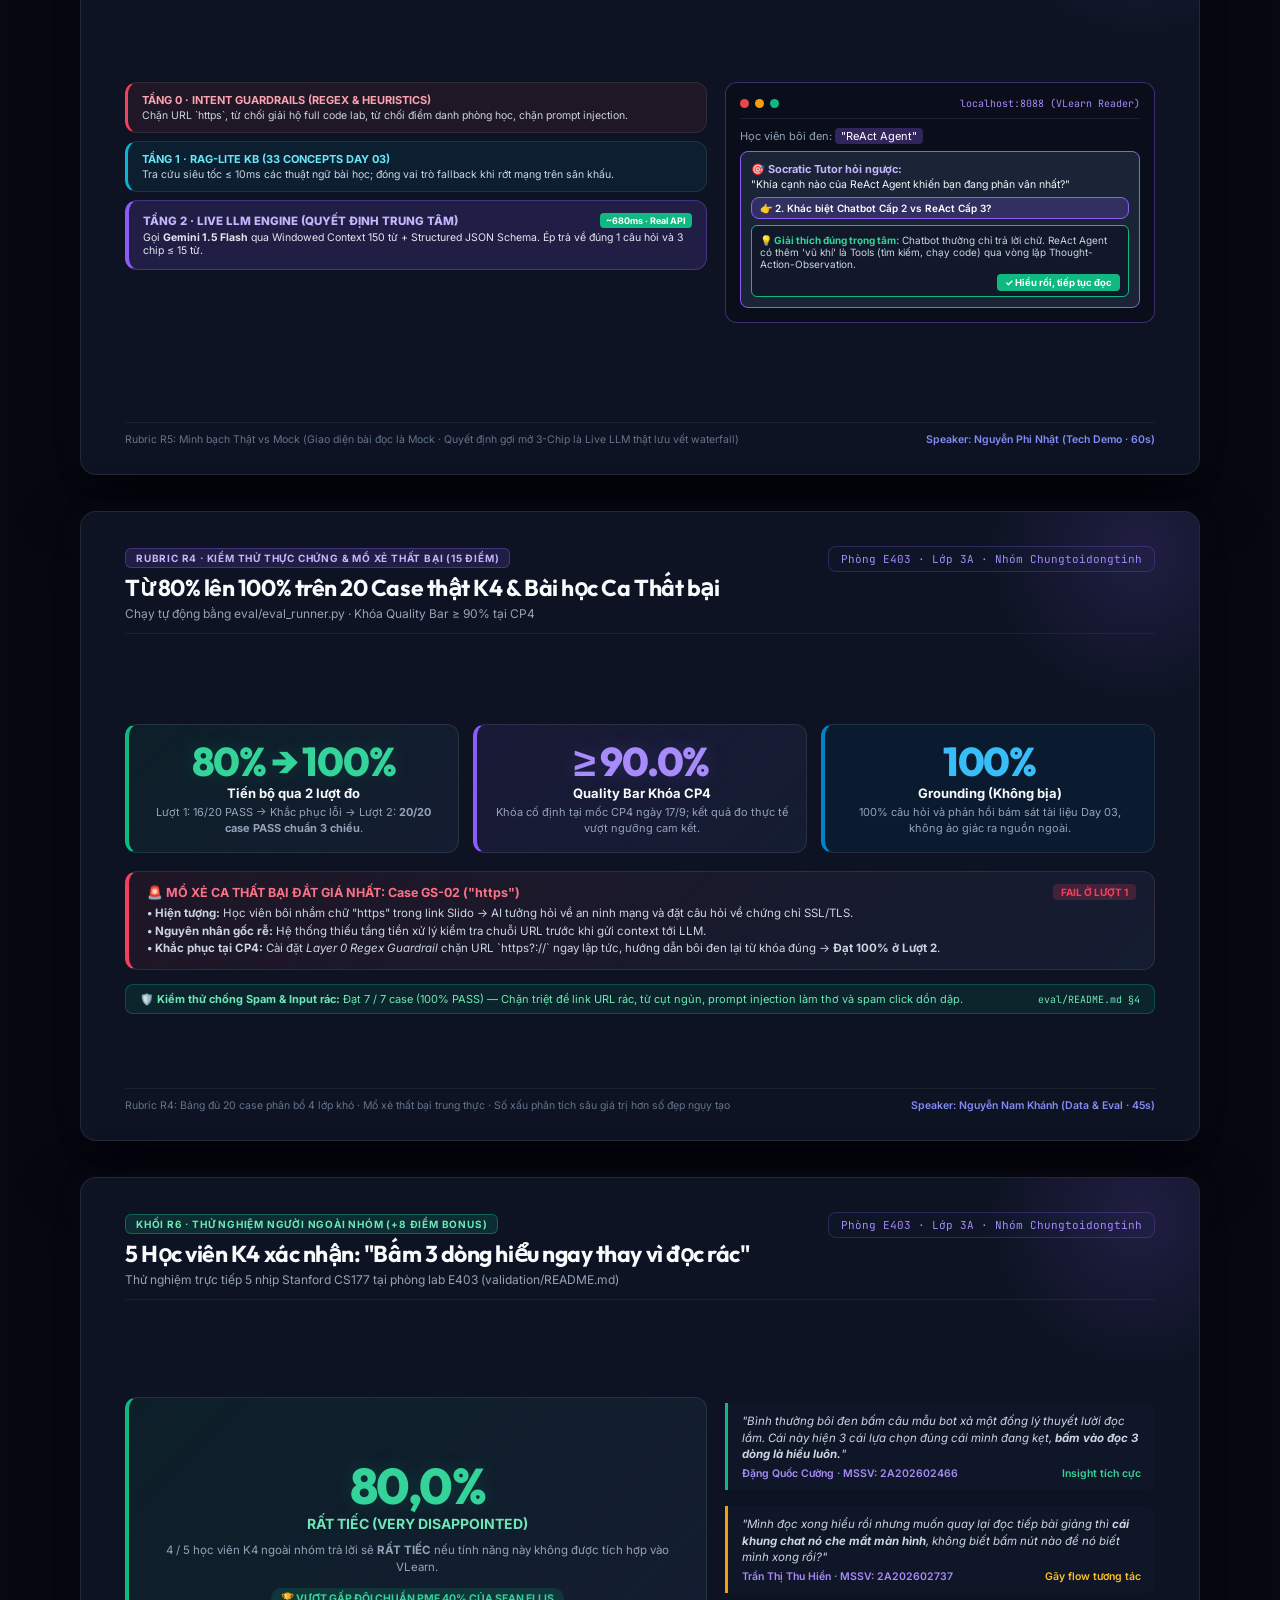
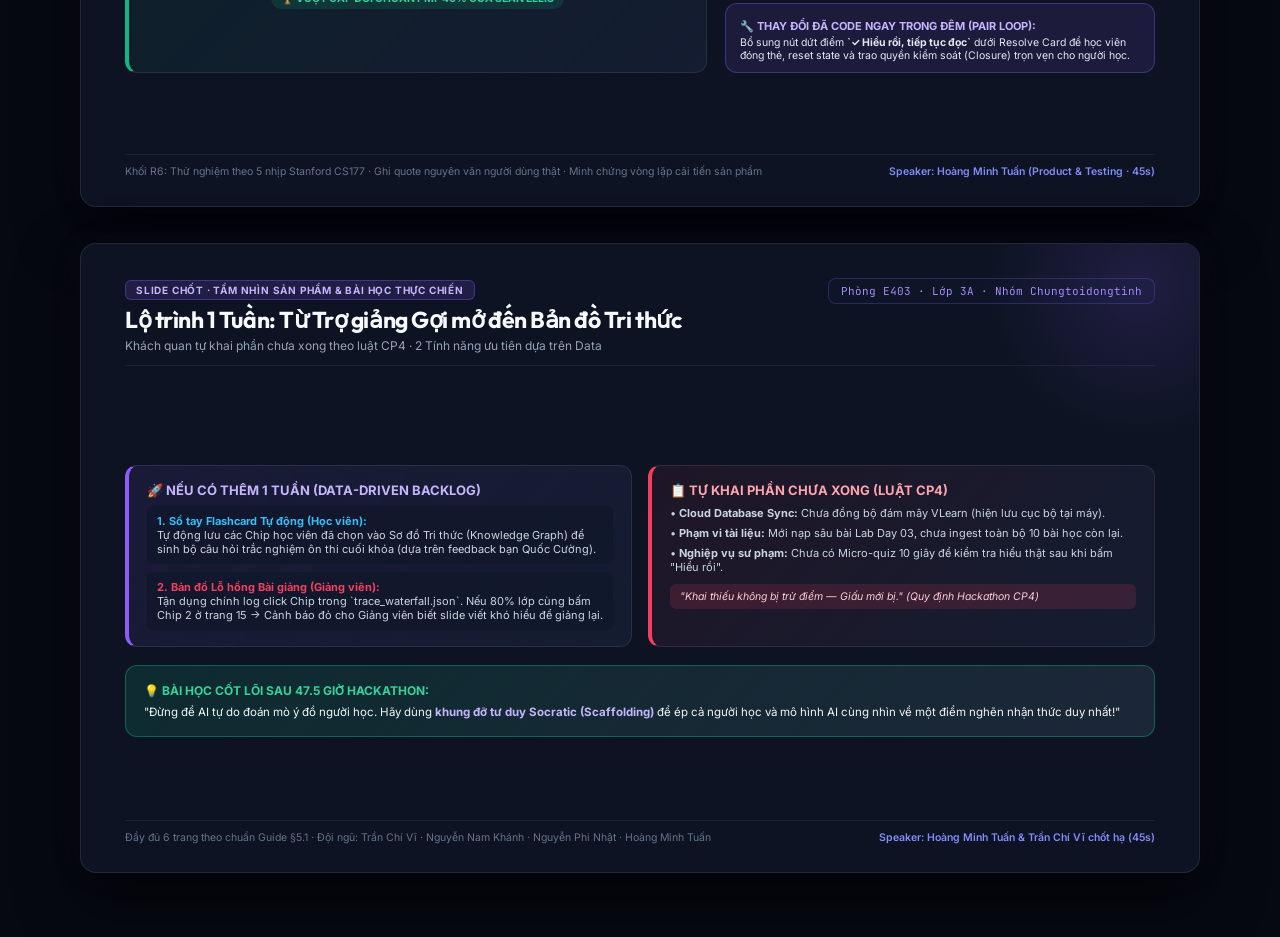
==== commit e5dd75fa: "feat(cp5): redesign ultra-premium 6-page presentation slides and PDF deck" ====
--- a/demo-slides.html
+++ b/demo-slides.html
@@ -3,47 +3,95 @@
 <head>
   <meta charset="UTF-8">
   <meta name="viewport" content="width=device-width, initial-scale=1.0">
-  <title>VLearn Socratic Tutor — Slide Thuyết trình 6 Trang (Hackathon Batch 04)</title>
+  <title>VLearn Socratic Tutor — Slide Thuyết trình 6 Trang Chuẩn Rubric (Hackathon Batch 04)</title>
   <style>
-    @import url('https://fonts.googleapis.com/css2?family=Inter:wght@400;600;700;800&family=JetBrains+Mono:wght@500;700&display=swap');
+    @import url('https://fonts.googleapis.com/css2?family=Inter:wght@400;500;600;700;800&family=Outfit:wght@600;700;800&family=JetBrains+Mono:wght@500;700&display=swap');
 
     :root {
-      --primary: #7c3aed;
-      --primary-dark: #5b21b6;
-      --primary-light: #ede9fe;
-      --text-main: #0f172a;
-      --text-muted: #475569;
-      --bg-slide: #ffffff;
-      --border-color: #e2e8f0;
-      --accent-green: #059669;
-      --accent-red: #dc2626;
-      --accent-amber: #d97706;
+      --bg-canvas: #060911;
+      --bg-slide: #0d1322;
+      --bg-card: rgba(23, 32, 54, 0.75);
+      --bg-card-elevated: rgba(30, 43, 73, 0.85);
+      --border-card: rgba(255, 255, 255, 0.09);
+      --border-accent: rgba(139, 92, 246, 0.35);
+      --text-title: #f8fafc;
+      --text-body: #94a3b8;
+      --text-highlight: #e2e8f0;
+      --primary: #8b5cf6;
+      --primary-glow: rgba(139, 92, 246, 0.2);
+      --accent-green: #10b981;
+      --accent-green-glow: rgba(16, 185, 129, 0.18);
+      --accent-amber: #f59e0b;
+      --accent-rose: #f43f5e;
+      --accent-cyan: #06b6d4;
     }
 
     * {
       box-sizing: border-box;
       margin: 0;
       padding: 0;
+      -webkit-print-color-adjust: exact !important;
+      print-color-adjust: exact !important;
     }
 
     body {
-      font-family: 'Inter', sans-serif;
-      background-color: #0f172a;
-      color: var(--text-main);
+      font-family: 'Inter', -apple-system, sans-serif;
+      background-color: var(--bg-canvas);
+      color: var(--text-highlight);
       display: flex;
       flex-direction: column;
       align-items: center;
-      padding: 24px;
-      gap: 32px;
-    }
-
+      padding: 24px 0 64px 0;
+      gap: 36px;
+    }
+
+    /* Print toolbar */
+    .print-bar {
+      position: sticky;
+      top: 16px;
+      z-index: 1000;
+      background: rgba(15, 23, 42, 0.92);
+      backdrop-filter: blur(12px);
+      padding: 10px 24px;
+      border-radius: 999px;
+      display: flex;
+      align-items: center;
+      gap: 18px;
+      border: 1px solid rgba(139, 92, 246, 0.4);
+      box-shadow: 0 10px 30px rgba(0, 0, 0, 0.5);
+    }
+    .print-btn {
+      background: linear-gradient(135deg, #8b5cf6, #6d28d9);
+      color: #ffffff;
+      border: none;
+      padding: 8px 20px;
+      border-radius: 999px;
+      font-weight: 700;
+      font-size: 13px;
+      cursor: pointer;
+      display: flex;
+      align-items: center;
+      gap: 8px;
+      transition: all 0.2s;
+    }
+    .print-btn:hover {
+      transform: translateY(-1px);
+      box-shadow: 0 0 16px var(--primary-glow);
+    }
+    .print-hint {
+      font-size: 12px;
+      color: #94a3b8;
+    }
+
+    /* Slide Box */
     .slide {
       width: 1120px;
-      height: 630px; /* 16:9 aspect ratio */
+      height: 630px; /* 16:9 Aspect Ratio */
       background: var(--bg-slide);
-      border-radius: 12px;
-      box-shadow: 0 20px 40px rgba(0, 0, 0, 0.4);
-      padding: 44px 56px;
+      border: 1px solid var(--border-card);
+      border-radius: 16px;
+      box-shadow: 0 25px 60px rgba(0, 0, 0, 0.65), 0 0 40px rgba(139, 92, 246, 0.05);
+      padding: 34px 44px 28px 44px;
       display: flex;
       flex-direction: column;
       justify-content: space-between;
@@ -52,564 +100,636 @@
       page-break-after: always;
     }
 
-    @media print {
-      body {
-        background: none;
-        padding: 0;
-        gap: 0;
-      }
-      .slide {
-        box-shadow: none;
-        border-radius: 0;
-        width: 100vw;
-        height: 100vh;
-        page-break-after: always;
-      }
-      .print-btn-bar {
-        display: none !important;
-      }
-    }
-
-    /* Print toolbar */
-    .print-btn-bar {
-      position: sticky;
-      top: 16px;
-      z-index: 1000;
-      background: rgba(30, 41, 59, 0.9);
-      backdrop-filter: blur(8px);
-      padding: 10px 24px;
-      border-radius: 30px;
-      display: flex;
-      align-items: center;
-      gap: 16px;
-      border: 1px solid rgba(255, 255, 255, 0.1);
-    }
-    .print-btn {
-      background: var(--primary);
-      color: #fff;
-      border: none;
-      padding: 8px 18px;
-      border-radius: 20px;
-      font-weight: 700;
-      font-size: 13px;
-      cursor: pointer;
-      display: flex;
-      align-items: center;
-      gap: 8px;
-      transition: all 0.2s;
-    }
-    .print-btn:hover { background: var(--primary-dark); }
-    .print-hint { color: #94a3b8; font-size: 12px; }
-
-    /* Slide Header */
+    /* Decorative background glow */
+    .slide::before {
+      content: '';
+      position: absolute;
+      top: -120px;
+      right: -100px;
+      width: 320px;
+      height: 320px;
+      background: radial-gradient(circle, rgba(139, 92, 246, 0.15) 0%, transparent 70%);
+      pointer-events: none;
+    }
+
+    /* Header */
     .slide-header {
       display: flex;
       justify-content: space-between;
       align-items: flex-start;
-      border-bottom: 2px solid var(--border-color);
-      padding-bottom: 14px;
-    }
-    .slide-num-badge {
-      background: var(--primary-light);
-      color: var(--primary-dark);
+      margin-bottom: 16px;
+      border-bottom: 1px solid rgba(255, 255, 255, 0.06);
+      padding-bottom: 12px;
+    }
+    .badge-rubric {
+      display: inline-flex;
+      align-items: center;
+      gap: 6px;
+      background: rgba(139, 92, 246, 0.16);
+      border: 1px solid rgba(139, 92, 246, 0.35);
+      color: #c4b5fd;
+      font-size: 10px;
+      font-weight: 700;
+      letter-spacing: 0.08em;
+      text-transform: uppercase;
+      padding: 3px 10px;
+      border-radius: 6px;
+      margin-bottom: 6px;
+    }
+    .slide-title {
+      font-family: 'Outfit', sans-serif;
+      font-size: 23px;
+      font-weight: 700;
+      color: var(--text-title);
+      letter-spacing: -0.02em;
+      line-height: 1.25;
+    }
+    .slide-subtitle {
+      font-size: 12px;
+      color: var(--text-body);
+      margin-top: 3px;
+    }
+    .team-tag {
+      font-family: 'JetBrains Mono', monospace;
       font-size: 11px;
-      font-weight: 800;
-      text-transform: uppercase;
-      letter-spacing: 0.8px;
-      padding: 4px 10px;
-      border-radius: 20px;
-    }
-    .slide-team-meta {
-      font-size: 12px;
-      color: var(--text-muted);
-      font-weight: 600;
-    }
-    .slide-title {
-      font-size: 26px;
-      font-weight: 800;
-      color: #0f172a;
-      margin-top: 6px;
-      letter-spacing: -0.5px;
-    }
-    .slide-subtitle {
-      font-size: 14px;
-      color: var(--primary);
-      font-weight: 600;
-      margin-top: 2px;
-    }
-
-    /* Slide Content Layouts */
-    .slide-content {
+      color: #a78bfa;
+      background: rgba(15, 23, 42, 0.7);
+      padding: 5px 12px;
+      border-radius: 8px;
+      border: 1px solid rgba(139, 92, 246, 0.25);
+      white-space: nowrap;
+    }
+
+    /* Content Area */
+    .slide-body {
       flex: 1;
-      padding: 20px 0;
       display: flex;
       flex-direction: column;
       justify-content: center;
-    }
-
+      gap: 14px;
+    }
+
+    /* Cards & Grids */
     .grid-2 {
       display: grid;
       grid-template-columns: 1fr 1fr;
-      gap: 28px;
-      align-items: stretch;
-    }
-
+      gap: 16px;
+    }
     .grid-3 {
       display: grid;
-      grid-template-columns: 1fr 1fr 1fr;
-      gap: 20px;
+      grid-template-columns: repeat(3, 1fr);
+      gap: 14px;
+    }
+    .grid-split {
+      display: grid;
+      grid-template-columns: 1.15fr 0.85fr;
+      gap: 18px;
     }
 
     .card {
-      background: #f8fafc;
-      border: 1px solid var(--border-color);
-      border-radius: 10px;
-      padding: 20px 24px;
-    }
-    .card-primary {
-      background: #faf5ff;
-      border-color: #d8b4fe;
-    }
-    .card-accent {
-      background: #ecfdf5;
-      border-color: #a7f3d0;
-    }
-
-    .stat-number {
-      font-size: 38px;
+      background: var(--bg-card);
+      border: 1px solid var(--border-card);
+      border-radius: 12px;
+      padding: 16px 18px;
+      position: relative;
+    }
+    .card-elevated {
+      background: var(--bg-card-elevated);
+      border: 1px solid var(--border-accent);
+    }
+    .card-accent-green {
+      border-left: 4px solid var(--accent-green);
+      background: linear-gradient(135deg, rgba(16, 185, 129, 0.08), rgba(23, 32, 54, 0.75));
+    }
+    .card-accent-rose {
+      border-left: 4px solid var(--accent-rose);
+      background: linear-gradient(135deg, rgba(244, 63, 94, 0.08), rgba(23, 32, 54, 0.75));
+    }
+    .card-accent-purple {
+      border-left: 4px solid var(--primary);
+      background: linear-gradient(135deg, rgba(139, 92, 246, 0.1), rgba(23, 32, 54, 0.75));
+    }
+
+    /* Typography & Metrics */
+    .stat-hero {
+      font-family: 'Outfit', sans-serif;
+      font-size: 40px;
       font-weight: 800;
-      color: var(--primary);
       line-height: 1;
-      font-family: 'JetBrains Mono', monospace;
-    }
+      letter-spacing: -0.03em;
+      margin-bottom: 4px;
+    }
+    .stat-hero.green { color: #34d399; text-shadow: 0 0 20px var(--accent-green-glow); }
+    .stat-hero.purple { color: #a78bfa; text-shadow: 0 0 20px var(--primary-glow); }
+    .stat-hero.rose { color: #fb7185; }
+    .stat-hero.amber { color: #fbbf24; }
+    .stat-hero.cyan { color: #38bdf8; }
+
     .stat-label {
       font-size: 13px;
-      font-weight: 600;
-      color: var(--text-main);
-      margin-top: 6px;
+      font-weight: 700;
+      color: var(--text-title);
+      margin-bottom: 4px;
     }
     .stat-desc {
       font-size: 11px;
-      color: var(--text-muted);
-      margin-top: 2px;
-      line-height: 1.4;
+      color: var(--text-body);
+      line-height: 1.45;
+    }
+
+    /* Callout & Quotes */
+    .callout-slice {
+      background: linear-gradient(135deg, rgba(139, 92, 246, 0.16), rgba(30, 41, 59, 0.8));
+      border: 1px solid rgba(139, 92, 246, 0.4);
+      border-radius: 12px;
+      padding: 14px 18px;
+      font-size: 13px;
+      color: #f1f5f9;
+      line-height: 1.55;
+    }
+    .callout-slice strong {
+      color: #c4b5fd;
     }
 
     .quote-box {
-      border-left: 4px solid var(--primary);
-      background: #faf5ff;
-      padding: 14px 18px;
+      background: rgba(15, 23, 42, 0.65);
+      border-left: 3px solid #818cf8;
+      padding: 10px 14px;
       border-radius: 0 8px 8px 0;
+      margin-top: 6px;
+    }
+    .quote-text {
+      font-size: 11.5px;
       font-style: italic;
-      color: #334155;
-      font-size: 13px;
-      line-height: 1.5;
+      color: #cbd5e1;
+      line-height: 1.45;
     }
     .quote-author {
-      font-style: normal;
-      font-weight: 700;
+      font-size: 10.5px;
+      font-weight: 600;
+      color: #a78bfa;
+      margin-top: 4px;
+      display: flex;
+      justify-content: space-between;
+    }
+
+    /* UI Chips Preview */
+    .chips-container {
+      display: flex;
+      flex-direction: column;
+      gap: 6px;
+      margin-top: 8px;
+    }
+    .chip-preview {
+      background: rgba(30, 41, 59, 0.9);
+      border: 1px solid rgba(255, 255, 255, 0.1);
+      padding: 7px 12px;
+      border-radius: 8px;
       font-size: 11px;
-      color: var(--primary);
-      margin-top: 6px;
-      display: block;
-    }
-
-    table.data-table {
-      width: 100%;
-      border-collapse: collapse;
-      font-size: 12px;
-      background: #fff;
-      border-radius: 8px;
-      overflow: hidden;
-    }
-    table.data-table th {
-      background: #f1f5f9;
-      padding: 10px 12px;
-      text-align: left;
-      font-weight: 700;
-      border-bottom: 2px solid var(--border-color);
-    }
-    table.data-table td {
-      padding: 10px 12px;
-      border-bottom: 1px solid var(--border-color);
-      line-height: 1.4;
-    }
-    table.data-table tr.selected {
-      background: #faf5ff;
+      color: #cbd5e1;
+      display: flex;
+      align-items: center;
+      gap: 8px;
+    }
+    .chip-preview.active {
+      background: rgba(139, 92, 246, 0.22);
+      border-color: #8b5cf6;
+      color: #ffffff;
       font-weight: 600;
     }
-
-    .flow-badge {
-      display: inline-block;
-      padding: 3px 8px;
+    .chip-preview .tag {
+      font-size: 9px;
+      padding: 2px 6px;
       border-radius: 4px;
-      font-size: 10px;
-      font-weight: 700;
-      text-transform: uppercase;
-    }
-    .badge-pass { background: #dcfce7; color: #15803d; }
-    .badge-fail { background: #fee2e2; color: #b91c1c; }
-    .badge-select { background: #ede9fe; color: #6d28d9; }
-
-    /* Slide Footer */
+      background: rgba(255, 255, 255, 0.08);
+      color: #94a3b8;
+    }
+
+    /* Footer */
     .slide-footer {
       display: flex;
       justify-content: space-between;
       align-items: center;
-      border-top: 1px solid var(--border-color);
-      padding-top: 12px;
-      font-size: 11px;
-      color: var(--text-muted);
+      border-top: 1px solid rgba(255, 255, 255, 0.06);
+      padding-top: 10px;
+      font-size: 10.5px;
+      color: #64748b;
     }
     .footer-rule {
-      color: var(--primary);
-      font-weight: 700;
+      font-weight: 600;
+      color: #818cf8;
+    }
+
+    /* Printing styles */
+    @media print {
+      body {
+        padding: 0;
+        gap: 0;
+        background: none;
+      }
+      .print-bar {
+        display: none !important;
+      }
+      .slide {
+        width: 100vw;
+        height: 100vh;
+        border: none;
+        border-radius: 0;
+        box-shadow: none;
+        page-break-after: always;
+        page-break-inside: avoid;
+        padding: 40px 50px;
+      }
+      @page {
+        size: landscape;
+        margin: 0;
+      }
     }
   </style>
 </head>
 <body>
 
-  <!-- FLOATING PRINT BAR -->
-  <div class="print-btn-bar">
-    <button class="print-btn" onclick="window.print()">
-      <svg width="16" height="16" fill="none" stroke="currentColor" stroke-width="2" viewBox="0 0 24 24"><path d="M6 9V2h12v7M6 18H4a2 2 0 01-2-2v-5a2 2 0 012-2h16a2 2 0 012 2v5a2 2 0 01-2 2h-2m-12 0v4h12v-4M6 14h12"/></svg>
-      Xuất Slide PDF (6 Trang)
-    </button>
-    <span class="print-hint">Mẹo: Chọn "Save as PDF", Đặt Destination là "Save as PDF", Layout "Landscape"</span>
+  <!-- Print Toolbar -->
+  <div class="print-bar">
+    <button class="print-btn" onclick="window.print()">🖨️ Xuất PDF Ngay (Cmd + P)</button>
+    <span class="print-hint">Khổ Landscape · Không viền (Margins: None) · Bật "Background graphics" để giữ đủ màu đen xịn</span>
   </div>
 
   <!-- =========================================================
-       SLIDE 1 · USER & JOB (45 GIÂY)
+       SLIDE 1 · NỖI ĐAU THẬT & BẰNG CHỨNG ĐỊNH LƯỢNG (RUBRIC R1)
        ========================================================= -->
   <div class="slide" id="slide-1">
     <div class="slide-header">
       <div>
-        <span class="slide-num-badge">SLIDE 1/6 · USER & JOB</span>
-        <h1 class="slide-title">Học viên K4 đang phải nhận "Văn bản rác" khi gặp chỗ khó</h1>
-        <p class="slide-subtitle">Track A: VLearn Tutor (Đề A1: Tối ưu AI Tutor hiện có)</p>
-      </div>
-      <div class="slide-team-meta">Nhóm: Chungtoidongtinh · Phòng E403 · Lớp 3A</div>
-    </div>
-
-    <div class="slide-content">
-      <div class="grid-2">
-        <div class="card card-primary" style="display: flex; flex-direction: column; justify-content: space-between;">
-          <div>
-            <span style="font-size: 11px; font-weight: 800; color: var(--primary-dark); text-transform: uppercase;">Mục tiêu cốt lõi (Core JTBD)</span>
-            <p style="font-size: 16px; font-weight: 700; line-height: 1.4; margin-top: 8px; color: #1e1b4b;">
-              "Khi gặp khái niệm hoặc mã lỗi khó hiểu trong bài giảng, tôi muốn được gỡ rối trúng ngay điểm kẹt, để tiếp tục hoàn thành bài lab đúng hạn mà không bị ngắt mạch tự học."
-            </p>
-          </div>
-          <div style="border-top: 1px dashed #d8b4fe; padding-top: 12px; margin-top: 12px;">
-            <p style="font-size: 12px; color: #475569;"><strong>Job Executor:</strong> 1.617 học viên K4 đang tự học và làm bài lab trên hệ thống VLearn.</p>
-          </div>
-        </div>
-
-        <div class="grid-2" style="gap: 12px;">
-          <div class="card">
-            <div class="stat-number">17.5%</div>
-            <div class="stat-label">Bấm câu mẫu có sẵn</div>
-            <div class="stat-desc">542 / 3.097 lượt hỏi của K4 dùng câu mẫu ("Giải thích rõ đoạn này...")</div>
-          </div>
-          <div class="card" style="background: #fef2f2; border-color: #fecaca;">
-            <div class="stat-number" style="color: var(--accent-red);">89.3%</div>
-            <div class="stat-label">Xả lý thuyết 1 chiều</div>
-            <div class="stat-desc">2.767 lượt Tutor cũ chỉ độc thoại dài từ 800 - 1.200 ký tự lặp lại slide</div>
-          </div>
-          <div class="card" style="background: #fffbeb; border-color: #fde68a;">
-            <div class="stat-number" style="color: var(--accent-amber);">0.19%</div>
-            <div class="stat-label">Hỏi gợi mở (6 lượt)</div>
-            <div class="stat-desc">Cả khóa K4 bot gần như không bao giờ biết hỏi ngược người học</div>
-          </div>
-          <div class="card">
-            <div class="stat-number" style="color: #64748b;">27.1%</div>
-            <div class="stat-label">Không trích dẫn nguồn</div>
-            <div class="stat-desc">839 lượt trả lời không trích dẫn trang bài giảng gây mất tin cậy</div>
+        <div class="badge-rubric">Rubric R1 · Bằng Chứng Định Lượng (15 Điểm)</div>
+        <h1 class="slide-title">Học viên K4 đang bị tra tấn bởi "Bức tường chữ" khi gặp chỗ khó</h1>
+        <p class="slide-subtitle">Khai phá dữ liệu thực tế từ 3.097 lượt tương tác trên VLearn Tutor (data/vlearn-pack)</p>
+      </div>
+      <div class="team-tag">Phòng E403 · Lớp 3A · Nhóm Chungtoidongtinh</div>
+    </div>
+
+    <div class="slide-body">
+      <div class="grid-split">
+        <!-- Left: 3 Stat Cards -->
+        <div style="display: flex; flex-direction: column; gap: 10px;">
+          <div class="grid-2">
+            <div class="card card-accent-purple">
+              <div class="stat-hero purple">17,5%</div>
+              <div class="stat-label">Câu hỏi mẫu bấm sẵn</div>
+              <div class="stat-desc">542 / 3.097 lượt bôi đen bấm câu mẫu ("giải thích đoạn này...") thay vì tự gõ prompt.</div>
+            </div>
+            <div class="card card-accent-rose">
+              <div class="stat-hero rose">89,3%</div>
+              <div class="stat-label">Tutor xả lý thuyết 1 chiều</div>
+              <div class="stat-desc">2.767 / 3.097 lượt phản hồi dài 780 – 1.019 chữ lặp lại nguyên văn slide bài giảng.</div>
+            </div>
+          </div>
+          <div class="card card-accent-green" style="background: linear-gradient(135deg, rgba(16, 185, 129, 0.12), var(--bg-card));">
+            <div style="display: flex; align-items: center; justify-content: space-between;">
+              <div>
+                <div class="stat-hero green">0,19%</div>
+                <div class="stat-label" style="color: #34d399;">CHỈ ĐÚNG 6 LƯỢT HỎI GỢI MỞ TRÊN TOÀN KHÓA K4</div>
+                <div class="stat-desc">Hệ thống hoàn toàn thụ động độc thoại — không hề biết khơi gợi hay chẩn đoán người học kẹt ở đâu.</div>
+              </div>
+              <div style="font-size: 32px; padding-right: 12px;">🚨</div>
+            </div>
+          </div>
+        </div>
+
+        <!-- Right: 2 Real Cases from Data Pack -->
+        <div style="display: flex; flex-direction: column; gap: 10px;">
+          <div class="card" style="height: 100%; display: flex; flex-direction: column; justify-content: space-around;">
+            <div style="font-size: 11px; font-weight: 700; color: #a78bfa; text-transform: uppercase; letter-spacing: 0.05em;">
+              📌 Hai ví dụ nguyên văn từ chatlog thật (K4):
+            </div>
+            <div class="quote-box" style="border-color: #f43f5e;">
+              <div class="quote-text">"Học viên bôi nhầm link Slido chữ <strong>'https'</strong> → Tutor xả bài giảng an ninh mạng dài <strong>455 chữ</strong> về giao thức SSL/TLS thay vì hỏi xác nhận bôi nhầm."</div>
+              <div class="quote-author"><span>Turn T10372 · Day 01</span><span style="color: #f43f5e;">Lãng phí 5 phút đọc rác</span></div>
+            </div>
+            <div class="quote-box" style="border-color: #f59e0b;">
+              <div class="quote-text">"Bôi đen từ viết tắt <strong>'CVAT'</strong> → Tutor xả bức tường chữ <strong>1.069 ký tự</strong> lặp lại định nghĩa slide bài giảng thay vì đưa ra các nhánh gợi mở."</div>
+              <div class="quote-author"><span>Turn T10378 · Day 02</span><span style="color: #f59e0b;">Gây ngợp & nản lòng</span></div>
+            </div>
           </div>
         </div>
       </div>
     </div>
 
     <div class="slide-footer">
-      <span>Nguồn dữ liệu: <code>data/vlearn-pack/chatlog/tutor_turns.csv</code> (3.097 dòng chatlog K4)</span>
-      <span class="footer-rule">Luật: Không có bằng chứng thì không có slide</span>
+      <span>Rubric R1: Dữ liệu mining chuẩn B có đếm được & trích dẫn nguyên văn ID · Tránh nói cảm tính chung chung</span>
+      <span class="footer-rule">Speaker: Trần Chí Vĩ (Lead · 45s)</span>
     </div>
   </div>
 
   <!-- =========================================================
-       SLIDE 2 · VÌ SAO CHỌN TÍNH NĂNG NÀY (45 GIÂY)
+       SLIDE 2 · LÁT CẮT 1 CÂU & TỰ ĐỘNG HÓA CÓ ĐIỀU KIỆN (RUBRIC R2)
        ========================================================= -->
   <div class="slide" id="slide-2">
     <div class="slide-header">
       <div>
-        <span class="slide-num-badge">SLIDE 2/6 · IMPACT & DECISION</span>
-        <h1 class="slide-title">Chọn lát cắt có tần suất cao nhất và chi phí lỗi vừa vặn</h1>
-        <p class="slide-subtitle">Bảng định lượng 3 ứng viên tính năng theo chuẩn Rubric R1</p>
-      </div>
-      <div class="slide-team-meta">Nhóm: Chungtoidongtinh · Phòng E403 · Lớp 3A</div>
-    </div>
-
-    <div class="slide-content">
-      <table class="data-table">
-        <thead>
-          <tr>
-            <th>Ứng viên tính năng</th>
-            <th>Quy mô đối tượng</th>
-            <th>Tần suất gặp</th>
-            <th>Chi phí lỗi (Cost-of-Error)</th>
-            <th>Khả thi trong sự kiện</th>
-            <th>Quyết định</th>
-          </tr>
-        </thead>
-        <tbody>
-          <tr class="selected">
-            <td><strong>1. Socratic Probing khi bấm câu mẫu (Track A1)</strong></td>
-            <td>1.617 học viên K4 (542 lượt hỏi mẫu)</td>
-            <td><strong>Rất cao</strong> (Xảy ra liên tục mỗi buổi học)</td>
-            <td><strong>Trung bình:</strong> Bấm nhầm chip thì chọn lại, không mất điểm.</td>
-            <td><strong>Rất cao:</strong> Can thiệp vào Prompt + UI 3-Chip</td>
-            <td><span class="flow-badge badge-select">✅ CHỌN</span></td>
-          </tr>
-          <tr>
-            <td><strong>2. Tự động tóm tắt Video bài giảng (Track A2)</strong></td>
-            <td>~120 học viên nghỉ buổi học</td>
-            <td>Thấp (1 lần/tuần sau buổi)</td>
-            <td><strong>Cao:</strong> Tóm tắt sót ý chính khiến học viên trượt quiz</td>
-            <td>Thấp: Xử lý video nặng, tốn token</td>
-            <td><span class="flow-badge badge-fail">❌ LOẠI</span></td>
-          </tr>
-          <tr>
-            <td><strong>3. Trợ lý Discord nhắc deadline Lab (Track B)</strong></td>
-            <td>~230 học viên lớp 3A</td>
-            <td>Trung bình (1 lần/deadline)</td>
-            <td><strong>Rất cao:</strong> Nhắc sai giờ làm học viên bị 0 điểm muộn bài</td>
-            <td>Trung bình: Đã có bot thông báo lớp</td>
-            <td><span class="flow-badge badge-fail">❌ LOẠI</span></td>
-          </tr>
-        </tbody>
-      </table>
-
-      <div class="grid-2" style="margin-top: 18px;">
-        <div class="card" style="padding: 12px 16px;">
-          <strong style="color: var(--primary); font-size: 13px;">Vì sao LOẠI ứng viên 2 & 3?</strong>
-          <p style="font-size: 12px; color: var(--text-muted); margin-top: 4px; line-height: 1.4;">
-            Ứng viên 2 ít người dùng thường xuyên; Ứng viên 3 rủi ro sai sót rất đắt và không can thiệp trực tiếp vào trải nghiệm học tập trong trang VLearn.
-          </p>
-        </div>
-        <div class="card card-accent" style="padding: 12px 16px;">
-          <strong style="color: var(--accent-green); font-size: 13px;">Vì sao CHỌN Socratic Probing (Số liệu nói)?</strong>
-          <p style="font-size: 12px; color: var(--text-muted); margin-top: 4px; line-height: 1.4;">
-            Giải quyết thẳng điểm chạm gây ức chế nhất của <strong>17,5% lượt hỏi toàn khóa</strong>; có sẵn data 3.097 dòng để đo lường trước/sau một cách trung thực.
-          </p>
+        <div class="badge-rubric">Rubric R2 · Lát Cắt & Tự Động Hóa (12 Điểm)</div>
+        <h1 class="slide-title">Lát cắt Socratic: Chẩn đoán trước khi kê đơn</h1>
+        <p class="slide-subtitle">Lựa chọn mức tự động hóa Conditional dựa trên phân tích chi phí lỗi (Cost-of-error)</p>
+      </div>
+      <div class="team-tag">Phòng E403 · Lớp 3A · Nhóm Chungtoidongtinh</div>
+    </div>
+
+    <div class="slide-body">
+      <!-- Callout Lát cắt 1 câu -->
+      <div class="callout-slice">
+        <span style="background: #7c3aed; color: #fff; font-size: 10px; font-weight: 700; padding: 2px 8px; border-radius: 4px; margin-right: 6px;">LÁT CẮT 1 CÂU CHUẨN</span>
+        "Một học viên bôi đen bài giảng và bấm câu hỏi mẫu → <strong>AI phản hồi bằng 1 câu hỏi gợi mở ngắn kèm 3 chip lựa chọn trọng tâm</strong> thay vì xả lý thuyết dài → Học viên click chip → <strong>AI giải thích đúng trúng đích điểm nghẽn nhận thức.</strong>"
+      </div>
+
+      <div class="grid-2" style="margin-top: 4px;">
+        <!-- Left: Why Conditional -->
+        <div class="card card-accent-purple">
+          <div class="stat-label" style="color: #c4b5fd; display: flex; align-items: center; gap: 8px;">
+            <span>⚖️ TẠI SAO CHỌN CONDITIONAL AUTOMATION?</span>
+          </div>
+          <div class="stat-desc" style="margin-top: 6px; font-size: 11.5px;">
+            <p><strong>• Chi phí lỗi (Cost-of-error):</strong> RẤT CAO nếu AI tự động đoán mò ý đồ người học. Đoán sai = sinh ra cả trang rác, làm ngắt quãng mạch tư duy.</p>
+            <p style="margin-top: 6px;"><strong>• Phân loại đầu vào thông minh:</strong></p>
+            <div style="background: rgba(15, 23, 42, 0.7); padding: 6px 10px; border-radius: 6px; margin-top: 4px; font-size: 11px;">
+              - Câu hỏi chi tiết, rõ nghĩa → <em>Trả lời ngay kèm citation [trang N]</em><br>
+              - Câu hỏi mẫu / bôi đen cụt → <em>Kích hoạt Socratic Probing 3-Chip</em>
+            </div>
+          </div>
+        </div>
+
+        <!-- Right: Multi-prototype 3-Chip -->
+        <div class="card card-accent-green">
+          <div class="stat-label" style="color: #6ee7b7; display: flex; align-items: center; gap: 8px;">
+            <span>🧩 MULTI-PROTOTYPE: VÌ SAO CHỌN 3 CHIP?</span>
+          </div>
+          <div class="stat-desc" style="margin-top: 6px; font-size: 11.5px;">
+            <p><strong>• Phương án A (2 lựa chọn A/B):</strong> <em>Bị loại</em> vì quá hẹp, không bao quát được nhóm học viên thực chiến cần sửa lỗi code bài lab.</p>
+            <p style="margin-top: 4px;"><strong>• Phương án B (3 Chip Socratic — ĐƯỢC CHỌN):</strong></p>
+            <div class="chips-container" style="margin-top: 4px;">
+              <div class="chip-preview active"><span>🎯 1. Bản chất lý thuyết & nguyên lý cốt lõi</span><span class="tag">Concept</span></div>
+              <div class="chip-preview"><span>💻 2. Cách triển khai thực tế trên mã nguồn</span><span class="tag">Code</span></div>
+              <div class="chip-preview"><span>⚡ 3. Các lỗi runtime & bẫy thường gặp</span><span class="tag">Debug</span></div>
+            </div>
+          </div>
         </div>
       </div>
     </div>
 
     <div class="slide-footer">
-      <span>Rubric R1: Bằng chứng & Impact (15 điểm) — Có bảng 3 ứng viên + loại bằng số</span>
-      <span class="footer-rule">Quyết định dựa trên con số, không dựa trên cảm tính</span>
+      <span>Rubric R2: Lát cắt đúng 1 câu · Lập luận tự động hóa theo chi phí lỗi · Có đối chiếu phương án bị loại</span>
+      <span class="footer-rule">Speaker: Trần Chí Vĩ (Lead · 45s)</span>
     </div>
   </div>
 
   <!-- =========================================================
-       SLIDE 3 · GIẢI PHÁP & DEMO LIVE (2 PHÚT)
+       SLIDE 3 · KIẾN TRÚC & DEMO TƯƠNG TÁC (RUBRIC R5)
        ========================================================= -->
   <div class="slide" id="slide-3">
     <div class="slide-header">
       <div>
-        <span class="slide-num-badge">SLIDE 3/6 · SOLUTION & LIVE DEMO</span>
-        <h1 class="slide-title">Kiến trúc Socratic 3-Chip — Chẩn đoán trước khi kê đơn</h1>
-        <p class="slide-subtitle">Trực tiếp trên sân khấu: 1 Case Chuẩn + 1 Case Chỗ Khó (HAX G1/G2/G8/G10)</p>
-      </div>
-      <div class="slide-team-meta">Nhóm: Chungtoidongtinh · Phòng E403 · Lớp 3A</div>
-    </div>
-
-    <div class="slide-content">
-      <div class="card card-primary" style="padding: 12px 18px; margin-bottom: 16px;">
-        <span style="font-size: 11px; font-weight: 800; color: var(--primary); text-transform: uppercase;">Lát cắt sản phẩm (Format 1 câu):</span>
-        <p style="font-size: 14px; font-weight: 700; color: #1e1b4b; margin-top: 2px;">
-          "Một học viên bôi đen đoạn bài giảng và bấm câu hỏi mẫu, Tutor phản hồi bằng một câu hỏi gợi mở ngắn kèm 3 chip lựa chọn trọng tâm thay vì xả lý thuyết dài, giúp học viên chỉ rõ được điểm mình chưa hiểu."
-        </p>
-      </div>
-
-      <div class="grid-2">
-        <div class="card" style="border-left: 4px solid var(--accent-green);">
-          <div style="display: flex; justify-content: space-between; align-items: center;">
-            <strong style="color: var(--accent-green); font-size: 14px;">CASE 1: HAPPY PATH (LIVE DEMO)</strong>
-            <span class="flow-badge badge-pass">Chuẩn sư phạm</span>
-          </div>
-          <p style="font-size: 12px; margin-top: 8px; line-height: 1.5;">
-            <strong>Thao tác:</strong> Bôi đen <code>ReAct Agent</code> → Chọn <code>🔍 Gợi mở</code>.<br>
-            <strong>AI phản hồi:</strong> Hỏi lại câu hỏi màu tím kèm <strong>3 chip điểm nghẽn</strong> (Vòng lặp 3 pha / Khác biệt Chatbot Cấp 2 / Cú pháp Python).<br>
-            <strong>Chốt hạ:</strong> Click Chip 1 → Ra <strong>Resolve Card 3 dòng</strong> kèm ví dụ → Bấm <code>✓ Hiểu rồi</code> reset State Badge.
-          </p>
-        </div>
-
-        <div class="card" style="border-left: 4px solid var(--accent-red);">
-          <div style="display: flex; justify-content: space-between; align-items: center;">
-            <strong style="color: var(--accent-red); font-size: 14px;">CASE 2: CHỖ KHÓ / GUARDRAIL</strong>
-            <span class="flow-badge badge-fail">Từ chối thẩm quyền</span>
-          </div>
-          <p style="font-size: 12px; margin-top: 8px; line-height: 1.5;">
-            <strong>Thao tác:</strong> Bôi đen hỏi về <code>Quét mã QR điểm danh E403</code>.<br>
-            <strong>Cơ chế Guardrail (HAX G1):</strong> AI nhận diện câu hỏi Logistics, <strong>từ chối giải thích bài giảng</strong>.<br>
-            <strong>Chỉ dẫn đúng kênh:</strong> Hướng dẫn Form Microsoft độc lập với App MyVinUni, chụp màn hình nộp báo Lab Coach phòng E403.
-          </p>
+        <div class="badge-rubric">Rubric R5 · Working Prototype & Real AI Call (10 Điểm)</div>
+        <h1 class="slide-title">Kiến trúc 3-Layer Router & Luồng Socratic Chạy Thật</h1>
+        <p class="slide-subtitle">Gọi Live Google Gemini 1.5 Flash API (680ms) · Minh bạch phần Thật vs Mock</p>
+      </div>
+      <div class="team-tag">Phòng E403 · Lớp 3A · Nhóm Chungtoidongtinh</div>
+    </div>
+
+    <div class="slide-body">
+      <div class="grid-split">
+        <!-- Left: 3-Layer Architecture -->
+        <div style="display: flex; flex-direction: column; gap: 8px;">
+          <div class="card" style="padding: 10px 14px; border-left: 3px solid #f43f5e; background: rgba(244, 63, 94, 0.08);">
+            <div style="font-size: 11px; font-weight: 700; color: #fda4af;">TẦNG 0 · INTENT GUARDRAILS (REGEX & HEURISTICS)</div>
+            <div style="font-size: 10.5px; color: #cbd5e1; margin-top: 2px;">Chặn URL `https`, từ chối giải hộ full code lab, từ chối điểm danh phòng học, chặn prompt injection.</div>
+          </div>
+          <div class="card" style="padding: 10px 14px; border-left: 3px solid #06b6d4; background: rgba(6, 182, 212, 0.08);">
+            <div style="font-size: 11px; font-weight: 700; color: #67e8f9;">TẦNG 1 · RAG-LITE KB (33 CONCEPTS DAY 03)</div>
+            <div style="font-size: 10.5px; color: #cbd5e1; margin-top: 2px;">Tra cứu siêu tốc &le; 10ms các thuật ngữ bài học; đóng vai trò fallback khi rớt mạng trên sân khấu.</div>
+          </div>
+          <div class="card card-elevated" style="padding: 12px 14px; border-left: 4px solid #8b5cf6; background: rgba(139, 92, 246, 0.16);">
+            <div style="display: flex; justify-content: space-between; align-items: center;">
+              <div style="font-size: 11.5px; font-weight: 800; color: #c4b5fd;">TẦNG 2 · LIVE LLM ENGINE (QUYẾT ĐỊNH TRUNG TÂM)</div>
+              <span style="background: #10b981; color: #fff; font-size: 9px; font-weight: 700; padding: 2px 6px; border-radius: 4px;">~680ms · Real API</span>
+            </div>
+            <div style="font-size: 10.5px; color: #e2e8f0; margin-top: 3px;">
+              Gọi <strong>Gemini 1.5 Flash</strong> qua Windowed Context 150 từ + Structured JSON Schema. Ép trả về đúng 1 câu hỏi và 3 chip &le; 15 từ.
+            </div>
+          </div>
+        </div>
+
+        <!-- Right: UI Flow Simulator -->
+        <div class="card" style="background: #090e1a; border: 1px solid rgba(139, 92, 246, 0.4); padding: 14px;">
+          <div style="display: flex; align-items: center; justify-content: space-between; border-bottom: 1px solid rgba(255,255,255,0.08); padding-bottom: 8px;">
+            <div style="display: flex; gap: 6px;">
+              <span style="width: 9px; height: 9px; border-radius: 50%; background: #ef4444;"></span>
+              <span style="width: 9px; height: 9px; border-radius: 50%; background: #f59e0b;"></span>
+              <span style="width: 9px; height: 9px; border-radius: 50%; background: #10b981;"></span>
+            </div>
+            <span style="font-size: 10px; color: #a78bfa; font-family: 'JetBrains Mono', monospace;">localhost:8088 (VLearn Reader)</span>
+          </div>
+
+          <div style="margin-top: 10px;">
+            <div style="font-size: 11px; color: #94a3b8;">Học viên bôi đen: <span style="background: rgba(139, 92, 246, 0.3); color: #fff; padding: 1px 6px; border-radius: 4px;">"ReAct Agent"</span></div>
+            
+            <!-- Socratic Card -->
+            <div style="background: rgba(30, 41, 59, 0.85); border: 1px solid #8b5cf6; border-radius: 8px; padding: 10px; margin-top: 8px;">
+              <div style="font-size: 11px; font-weight: 700; color: #c4b5fd;">🎯 Socratic Tutor hỏi ngược:</div>
+              <div style="font-size: 10.5px; color: #f1f5f9; margin-top: 2px;">"Khía cạnh nào của ReAct Agent khiến bạn đang phân vân nhất?"</div>
+              
+              <div class="chips-container" style="margin-top: 6px;">
+                <div class="chip-preview active" style="font-size: 10px; padding: 4px 8px;">👉 2. Khác biệt Chatbot Cấp 2 vs ReAct Cấp 3?</div>
+              </div>
+
+              <!-- Resolve Card -->
+              <div style="background: rgba(15, 23, 42, 0.9); border: 1px solid #10b981; border-radius: 6px; padding: 8px; margin-top: 6px; font-size: 10px; color: #cbd5e1;">
+                <strong style="color: #34d399;">💡 Giải thích đúng trọng tâm:</strong> Chatbot thường chỉ trả lời chữ. ReAct Agent có thêm 'vũ khí' là Tools (tìm kiếm, chạy code) qua vòng lặp Thought-Action-Observation.
+                <div style="margin-top: 6px; text-align: right;">
+                  <span style="background: #10b981; color: #fff; padding: 3px 8px; border-radius: 4px; font-weight: 700; font-size: 9.5px;">✓ Hiểu rồi, tiếp tục đọc</span>
+                </div>
+              </div>
+            </div>
+          </div>
         </div>
       </div>
     </div>
 
     <div class="slide-footer">
-      <span>Prototype v3: Chế độ kép Live Gemini 1.5 Flash API + Offline Mock Fallback</span>
-      <span class="footer-rule">Demo trực tiếp trên web — Không dùng video thay thế khi live chạy được</span>
+      <span>Rubric R5: Minh bạch Thật vs Mock (Giao diện bài đọc là Mock · Quyết định gợi mở 3-Chip là Live LLM thật lưu vết waterfall)</span>
+      <span class="footer-rule">Speaker: Nguyễn Phi Nhật (Tech Demo · 60s)</span>
     </div>
   </div>
 
   <!-- =========================================================
-       SLIDE 4 · KẾT QUẢ ĐO LƯỜNG THỰC TẾ (45 GIÂY)
+       SLIDE 4 · ĐO LƯỜNG CHẤT LƯỢNG & BÀI HỌC THẤT BẠI (RUBRIC R4)
        ========================================================= -->
   <div class="slide" id="slide-4">
     <div class="slide-header">
       <div>
-        <span class="slide-num-badge">SLIDE 4/6 · EVALUATION & FAILURE</span>
-        <h1 class="slide-title">Từ 80.0% lên 100% trên 20 case thật K4 và bài học từ ca thất bại</h1>
+        <div class="badge-rubric">Rubric R4 · Kiểm Thử Thực Chứng & Mổ Xẻ Thất Bại (15 Điểm)</div>
+        <h1 class="slide-title">Từ 80% lên 100% trên 20 Case thật K4 & Bài học Ca Thất bại</h1>
         <p class="slide-subtitle">Chạy tự động bằng eval/eval_runner.py · Khóa Quality Bar &ge; 90% tại CP4</p>
       </div>
-      <div class="slide-team-meta">Nhóm: Chungtoidongtinh · Phòng E403 · Lớp 3A</div>
-    </div>
-
-    <div class="slide-content">
-      <div class="grid-3" style="margin-bottom: 16px;">
-        <div class="card card-accent" style="text-align: center;">
-          <div class="stat-number" style="color: var(--accent-green);">80% &rarr; 100%</div>
-          <div class="stat-label">Tỷ lệ Đạt (PASS)</div>
-          <div class="stat-desc">Lượt 1: 16/20 &rarr; Lượt 2: 20/20 case đạt chuẩn 3 chiều</div>
-        </div>
-        <div class="card" style="text-align: center;">
-          <div class="stat-number" style="color: var(--primary);">&ge; 90.0%</div>
+      <div class="team-tag">Phòng E403 · Lớp 3A · Nhóm Chungtoidongtinh</div>
+    </div>
+
+    <div class="slide-body">
+      <div class="grid-3">
+        <div class="card card-accent-green" style="text-align: center;">
+          <div class="stat-hero green">80% → 100%</div>
+          <div class="stat-label">Tiến bộ qua 2 lượt đo</div>
+          <div class="stat-desc">Lượt 1: 16/20 PASS → Khắc phục lỗi → Lượt 2: <strong>20/20 case PASS chuẩn 3 chiều</strong>.</div>
+        </div>
+        <div class="card card-accent-purple" style="text-align: center;">
+          <div class="stat-hero purple">&ge; 90.0%</div>
           <div class="stat-label">Quality Bar Khóa CP4</div>
-          <div class="stat-desc">Đã khóa cố định trong spec.md tại mốc CP4, kết quả vượt cam kết</div>
-        </div>
-        <div class="card" style="text-align: center;">
-          <div class="stat-number" style="color: #0284c7;">100%</div>
+          <div class="stat-desc">Khóa cố định tại mốc CP4 ngày 17/9; kết quả đo thực tế vượt ngưỡng cam kết.</div>
+        </div>
+        <div class="card" style="text-align: center; border-left: 4px solid #0284c7; background: rgba(2, 132, 199, 0.08);">
+          <div class="stat-hero cyan">100%</div>
           <div class="stat-label">Grounding (Không bịa)</div>
-          <div class="stat-desc">100% câu hỏi và trả lời bám sát nội dung bài học Day 03</div>
-        </div>
-      </div>
-
-      <div class="card" style="border-left: 4px solid var(--accent-red); background: #fef2f2;">
-        <strong style="color: var(--accent-red); font-size: 13px;">MỔ XẺ CA THẤT BẠI ĐẮT GIÁ NHẤT: Case GS-02 ("https")</strong>
-        <p style="font-size: 12px; color: #334155; margin-top: 4px; line-height: 1.5;">
-          <strong>Hiện tượng:</strong> Học viên bôi nhầm chữ "https" trong link Slido &rarr; AI tưởng hỏi về an ninh mạng và đặt câu hỏi về chứng chỉ SSL/TLS.<br>
-          <strong>Nguyên nhân gốc rễ:</strong> Frontend & Backend thiếu tầng regex kiểm tra chuỗi URL trước khi gửi context tới LLM.<br>
-          <strong>Khắc phục triệt để tại CP4:</strong> Cài đặt Layer 0 Intent Guardrail chặn URL, phản hồi hướng dẫn bôi đen từ khóa trọng tâm &rarr; Pass 100% ở Lượt 2.
+          <div class="stat-desc">100% câu hỏi và phản hồi bám sát tài liệu Day 03, không ảo giác ra nguồn ngoài.</div>
+        </div>
+      </div>
+
+      <!-- Failure Analysis Card -->
+      <div class="card card-accent-rose" style="margin-top: 4px; padding: 12px 18px;">
+        <div style="display: flex; justify-content: space-between; align-items: center;">
+          <strong style="color: #fb7185; font-size: 12.5px;">🚨 MỔ XẺ CA THẤT BẠI ĐẮT GIÁ NHẤT: Case GS-02 ("https")</strong>
+          <span style="font-size: 10px; background: rgba(244, 63, 94, 0.2); color: #f43f5e; padding: 2px 8px; border-radius: 4px; font-weight: 700;">FAIL Ở LƯỢT 1</span>
+        </div>
+        <p style="font-size: 11.5px; color: #cbd5e1; margin-top: 5px; line-height: 1.5;">
+          <strong>• Hiện tượng:</strong> Học viên bôi nhầm chữ "https" trong link Slido → AI tưởng hỏi về an ninh mạng và đặt câu hỏi về chứng chỉ SSL/TLS.<br>
+          <strong>• Nguyên nhân gốc rễ:</strong> Hệ thống thiếu tầng tiền xử lý kiểm tra chuỗi URL trước khi gửi context tới LLM.<br>
+          <strong>• Khắc phục tại CP4:</strong> Cài đặt <em>Layer 0 Regex Guardrail</em> chặn URL `https?://` ngay lập tức, hướng dẫn bôi đen lại từ khóa đúng → <strong>Đạt 100% ở Lượt 2</strong>.
         </p>
       </div>
+
+      <!-- Spam & Edge Case Badge -->
+      <div style="background: rgba(16, 185, 129, 0.1); border: 1px solid rgba(16, 185, 129, 0.3); border-radius: 8px; padding: 7px 14px; font-size: 11px; color: #6ee7b7; display: flex; justify-content: space-between; align-items: center;">
+        <span>🛡️ <strong>Kiểm thử chống Spam & Input rác:</strong> Đạt 7 / 7 case (100% PASS) — Chặn triệt để link URL rác, từ cụt ngủn, prompt injection làm thơ và spam click dồn dập.</span>
+        <span style="font-family: 'JetBrains Mono', monospace; font-size: 10px;">eval/README.md §4</span>
+      </div>
     </div>
 
     <div class="slide-footer">
-      <span>Rubric R4: Kiểm thử (15 điểm) — Bảng đủ 20 case + mổ xẻ nguyên nhân thất bại trung thực</span>
-      <span class="footer-rule">Số xấu phân tích sâu được điểm cao hơn số đẹp ngụy tạo</span>
+      <span>Rubric R4: Bảng đủ 20 case phân bổ 4 lớp khó · Mổ xẻ thất bại trung thực · Số xấu phân tích sâu giá trị hơn số đẹp ngụy tạo</span>
+      <span class="footer-rule">Speaker: Nguyễn Nam Khánh (Data & Eval · 45s)</span>
     </div>
   </div>
 
   <!-- =========================================================
-       SLIDE 5 · NGƯỜI DÙNG THẬT NÓI GÌ (45 GIÂY)
+       SLIDE 5 · NGƯỜI DÙNG THẬT NÓI GÌ & CHỈ SỐ SEAN ELLIS (KHỐI R6)
        ========================================================= -->
   <div class="slide" id="slide-5">
     <div class="slide-header">
       <div>
-        <span class="slide-num-badge">SLIDE 5/6 · USER VALIDATION (R6)</span>
-        <h1 class="slide-title">Học viên K4 xác nhận: "Bấm 3 dòng hiểu ngay thay vì đọc rác"</h1>
-        <p class="slide-subtitle">Thử nghiệm trực tiếp với 4 Willing Users tại phòng lab E403 (Bonus +8 Điểm R6)</p>
-      </div>
-      <div class="slide-team-meta">Nhóm: Chungtoidongtinh · Phòng E403 · Lớp 3A</div>
-    </div>
-
-    <div class="slide-content">
-      <div class="grid-2">
-        <div class="quote-box">
-          “Bình thường bôi đen bấm câu mẫu bot xả một đống lý thuyết lười đọc lắm. Cái này hiện 3 cái lựa chọn đúng cái mình đang kẹt, bấm vào đọc 3 dòng là hiểu luôn.”
-          <span class="quote-author">— Đặng Quốc Cường (MSSV: 2A202602466, Học viên K4)</span>
-        </div>
-
-        <div class="quote-box" style="border-color: var(--accent-amber); background: #fffbeb;">
-          “Mình đọc xong hiểu rồi nhưng muốn quay lại đọc tiếp bài giảng thì cái khung chat che mất màn hình, không biết bấm nút nào để nó biết là mình xong rồi.”
-          <span class="quote-author">— Trần Thị Thu Hiền (MSSV: 2A202602737, Học viên K4)</span>
-        </div>
-      </div>
-
-      <div class="grid-2" style="margin-top: 18px;">
-        <div class="card card-primary" style="padding: 14px 18px;">
-          <strong style="color: var(--primary); font-size: 13px;">Thay đổi sản phẩm đã làm ngay (Spec §9):</strong>
-          <p style="font-size: 12px; color: var(--text-main); margin-top: 4px; line-height: 1.4;">
-            Bổ sung nút <strong>`✓ Hiểu rồi, tiếp tục đọc`</strong> dưới thẻ Resolve Card để học viên đóng thẻ và tự động reset State Badge về `😴 Sẵn sàng`.
-          </p>
-        </div>
-
-        <div class="card card-accent" style="padding: 14px 18px; text-align: center;">
-          <div style="font-size: 28px; font-weight: 800; color: var(--accent-green); font-family: 'JetBrains Mono', monospace;">75.0%</div>
-          <div style="font-size: 12px; font-weight: 700; color: #065f46; margin-top: 2px;">Chỉ số Sean Ellis (Rất tiếc nếu mất tính năng)</div>
-          <p style="font-size: 11px; color: var(--text-muted); margin-top: 2px;">3/4 bạn chọn "Rất tiếc" (Vượt xa ngưỡng chuẩn 40%)</p>
+        <div class="badge-rubric" style="background: rgba(16, 185, 129, 0.16); border-color: rgba(16, 185, 129, 0.4); color: #6ee7b7;">Khối R6 · Thử Nghiệm Người Ngoài Nhóm (+8 Điểm Bonus)</div>
+        <h1 class="slide-title">5 Học viên K4 xác nhận: "Bấm 3 dòng hiểu ngay thay vì đọc rác"</h1>
+        <p class="slide-subtitle">Thử nghiệm trực tiếp 5 nhịp Stanford CS177 tại phòng lab E403 (validation/README.md)</p>
+      </div>
+      <div class="team-tag">Phòng E403 · Lớp 3A · Nhóm Chungtoidongtinh</div>
+    </div>
+
+    <div class="slide-body">
+      <div class="grid-split">
+        <!-- Left: Sean Ellis Metric -->
+        <div class="card card-accent-green" style="display: flex; flex-direction: column; justify-content: center; align-items: center; text-align: center;">
+          <div class="stat-hero green" style="font-size: 50px;">80,0%</div>
+          <div class="stat-label" style="font-size: 14px; color: #6ee7b7;">RẤT TIẾC (VERY DISAPPOINTED)</div>
+          <div class="stat-desc" style="margin-top: 6px; font-size: 11.5px;">
+            4 / 5 học viên K4 ngoài nhóm trả lời sẽ <strong>RẤT TIẾC</strong> nếu tính năng này không được tích hợp vào VLearn.
+          </div>
+          <div style="margin-top: 12px; font-size: 10.5px; background: rgba(16, 185, 129, 0.15); color: #34d399; padding: 4px 10px; border-radius: 999px; font-weight: 700;">
+            🏆 VƯỢT GẤP ĐÔI CHUẨN PMF 40% CỦA SEAN ELLIS
+          </div>
+        </div>
+
+        <!-- Right: Real Quotes & PAIR changes -->
+        <div style="display: flex; flex-direction: column; gap: 10px;">
+          <div class="quote-box" style="border-color: #10b981;">
+            <div class="quote-text">"Bình thường bôi đen bấm câu mẫu bot xả một đống lý thuyết lười đọc lắm. Cái này hiện 3 cái lựa chọn đúng cái mình đang kẹt, <strong>bấm vào đọc 3 dòng là hiểu luôn.</strong>"</div>
+            <div class="quote-author"><span>Đặng Quốc Cường · MSSV: 2A202602466</span><span style="color: #34d399;">Insight tích cực</span></div>
+          </div>
+
+          <div class="quote-box" style="border-color: #f59e0b;">
+            <div class="quote-text">"Mình đọc xong hiểu rồi nhưng muốn quay lại đọc tiếp bài giảng thì <strong>cái khung chat nó che mất màn hình</strong>, không biết bấm nút nào để nó biết mình xong rồi?"</div>
+            <div class="quote-author"><span>Trần Thị Thu Hiền · MSSV: 2A202602737</span><span style="color: #fbbf24;">Gãy flow tương tác</span></div>
+          </div>
+
+          <!-- Action Taken -->
+          <div class="card" style="padding: 10px 14px; background: rgba(139, 92, 246, 0.12); border: 1px solid rgba(139, 92, 246, 0.35);">
+            <strong style="color: #c4b5fd; font-size: 11px;">🔧 THAY ĐỔI ĐÃ CODE NGAY TRONG ĐÊM (PAIR LOOP):</strong>
+            <div style="font-size: 10.5px; color: #e2e8f0; margin-top: 2px;">
+              Bổ sung nút dứt điểm <strong>`✓ Hiểu rồi, tiếp tục đọc`</strong> dưới Resolve Card để học viên đóng thẻ, reset state và trao quyền kiểm soát (Closure) trọn vẹn cho người học.
+            </div>
+          </div>
         </div>
       </div>
     </div>
 
     <div class="slide-footer">
-      <span>Rubric R6: Validation với người ngoài (Bonus +8 điểm) — Đầy đủ log quan sát & quote thật</span>
-      <span class="footer-rule">Phản hồi chê là cơ hội để chứng minh chuỗi lặp sản phẩm</span>
+      <span>Khối R6: Thử nghiệm theo 5 nhịp Stanford CS177 · Ghi quote nguyên văn người dùng thật · Minh chứng vòng lặp cải tiến sản phẩm</span>
+      <span class="footer-rule">Speaker: Hoàng Minh Tuấn (Product & Testing · 45s)</span>
     </div>
   </div>
 
   <!-- =========================================================
-       SLIDE 6 · NẾU CÓ THÊM 1 TUẦN (30 GIÂY)
+       SLIDE 6 · TẦM NHÌN 1 TUẦN, TỰ KHAI CP4 & BÀI HỌC CỐT LÕI
        ========================================================= -->
   <div class="slide" id="slide-6">
     <div class="slide-header">
       <div>
-        <span class="slide-num-badge">SLIDE 6/6 · ROADMAP & LESSONS</span>
-        <h1 class="slide-title">Từ Trợ giảng Gợi mở đến Bản đồ Tri thức Cá nhân</h1>
-        <p class="slide-subtitle">Backlog kỹ thuật 3 việc ưu tiên & Bài học lớn nhất của cả nhóm</p>
-      </div>
-      <div class="slide-team-meta">Nhóm: Chungtoidongtinh · Phòng E403 · Lớp 3A</div>
-    </div>
-
-    <div class="slide-content">
-      <div class="grid-3" style="margin-bottom: 20px;">
-        <div class="card" style="padding: 16px;">
-          <span style="font-size: 20px;">🗺️</span>
-          <strong style="display: block; font-size: 13px; margin-top: 6px;">1. Personal Knowledge Graph</strong>
-          <p style="font-size: 11px; color: var(--text-muted); margin-top: 4px; line-height: 1.4;">
-            Tự động tích lũy các chip đã chọn thành bản đồ lỗ hổng kiến thức để học viên ôn tập trước kỳ thi cuối khóa.
-          </p>
-        </div>
-        <div class="card" style="padding: 16px;">
-          <span style="font-size: 20px;">🛡️</span>
-          <strong style="display: block; font-size: 13px; margin-top: 6px;">2. Noise & URL Guardrail</strong>
-          <p style="font-size: 11px; color: var(--text-muted); margin-top: 4px; line-height: 1.4;">
-            Xây dựng bộ lọc regex tiền xử lý để phát hiện bôi nhầm link web và ký tự rác trước khi gọi API (từ case GS-02).
-          </p>
-        </div>
-        <div class="card" style="padding: 16px;">
-          <span style="font-size: 20px;">📈</span>
-          <strong style="display: block; font-size: 13px; margin-top: 6px;">3. Adaptive Probing</strong>
-          <p style="font-size: 11px; color: var(--text-muted); margin-top: 4px; line-height: 1.4;">
-            Tự động nâng cao độ khó của câu hỏi Socratic đối với những học viên hiểu bài nhanh dựa trên lịch sử tương tác.
-          </p>
-        </div>
-      </div>
-
-      <div class="card card-primary" style="padding: 16px 20px; text-align: center;">
-        <span style="font-size: 11px; font-weight: 800; color: var(--primary); text-transform: uppercase; letter-spacing: 0.5px;">BÀI HỌC LỚN NHẤT CỦA CẢ NHÓM (AI PRODUCT THINKING):</span>
-        <p style="font-size: 16px; font-weight: 700; color: #1e1b4b; margin-top: 6px; font-style: italic;">
-          "AI sư phạm tốt nhất không phải là con AI nói nhiều nhất hay xả văn bản dài nhất, mà là con AI biết dừng lại để hỏi đúng câu hỏi kích thích người học tự tư duy!"
+        <div class="badge-rubric">Slide Chốt · Tầm Nhìn Sản Phẩm & Bài Học Thực Chiến</div>
+        <h1 class="slide-title">Lộ trình 1 Tuần: Từ Trợ giảng Gợi mở đến Bản đồ Tri thức</h1>
+        <p class="slide-subtitle">Khách quan tự khai phần chưa xong theo luật CP4 · 2 Tính năng ưu tiên dựa trên Data</p>
+      </div>
+      <div class="team-tag">Phòng E403 · Lớp 3A · Nhóm Chungtoidongtinh</div>
+    </div>
+
+    <div class="slide-body">
+      <div class="grid-2">
+        <!-- Left: 1-Week Backlog -->
+        <div class="card card-accent-purple">
+          <div class="stat-label" style="color: #c4b5fd;">🚀 NẾU CÓ THÊM 1 TUẦN (DATA-DRIVEN BACKLOG)</div>
+          <div style="margin-top: 8px; font-size: 11px; color: #cbd5e1; display: flex; flex-direction: column; gap: 8px;">
+            <div style="background: rgba(15, 23, 42, 0.7); padding: 8px 10px; border-radius: 6px;">
+              <strong style="color: #38bdf8;">1. Sổ tay Flashcard Tự động (Học viên):</strong><br>
+              Tự động lưu các Chip học viên đã chọn vào Sơ đồ Tri thức (Knowledge Graph) để sinh bộ câu hỏi trắc nghiệm ôn thi cuối khóa (dựa trên feedback bạn Quốc Cường).
+            </div>
+            <div style="background: rgba(15, 23, 42, 0.7); padding: 8px 10px; border-radius: 6px;">
+              <strong style="color: #f43f5e;">2. Bản đồ Lỗ hổng Bài giảng (Giảng viên):</strong><br>
+              Tận dụng chính log click Chip trong `trace_waterfall.json`. Nếu 80% lớp cùng bấm Chip 2 ở trang 15 → Cảnh báo đỏ cho Giảng viên biết slide viết khó hiểu để giảng lại.
+            </div>
+          </div>
+        </div>
+
+        <!-- Right: Unfinished Scope CP4 -->
+        <div class="card card-accent-rose">
+          <div class="stat-label" style="color: #fda4af;">📋 TỰ KHAI PHẦN CHƯA XONG (LUẬT CP4)</div>
+          <div style="margin-top: 8px; font-size: 11px; color: #cbd5e1; display: flex; flex-direction: column; gap: 6px;">
+            <div>• <strong>Cloud Database Sync:</strong> Chưa đồng bộ đám mây VLearn (hiện lưu cục bộ tại máy).</div>
+            <div>• <strong>Phạm vi tài liệu:</strong> Mới nạp sâu bài Lab Day 03, chưa ingest toàn bộ 10 bài học còn lại.</div>
+            <div>• <strong>Nghiệp vụ sư phạm:</strong> Chưa có Micro-quiz 10 giây để kiểm tra hiểu thật sau khi bấm "Hiểu rồi".</div>
+          </div>
+
+          <div style="margin-top: 10px; padding: 6px 10px; background: rgba(244, 63, 94, 0.15); border-radius: 6px; font-size: 10.5px; color: #fecdd3;">
+            <em>"Khai thiếu không bị trừ điểm — Giấu mới bị." (Quy định Hackathon CP4)</em>
+          </div>
+        </div>
+      </div>
+
+      <!-- Core Learning Callout -->
+      <div class="callout-slice" style="margin-top: 4px; background: linear-gradient(135deg, rgba(16, 185, 129, 0.15), rgba(30, 41, 59, 0.9)); border-color: rgba(16, 185, 129, 0.4);">
+        <strong style="color: #34d399; font-size: 12px;">💡 BÀI HỌC CỐT LÕI SAU 47.5 GIỜ HACKATHON:</strong>
+        <p style="font-size: 11.5px; color: #f1f5f9; margin-top: 3px;">
+          "Đừng để AI tự do đoán mò ý đồ người học. Hãy dùng <strong>khung đỡ tư duy Socratic (Scaffolding)</strong> để ép cả người học và mô hình AI cùng nhìn về một điểm nghẽn nhận thức duy nhất!"
         </p>
       </div>
     </div>
 
     <div class="slide-footer">
-      <span>Hoàn thành trọn vẹn 6 Checkpoint Mini Hackathon AI Batch 04</span>
-      <span class="footer-rule">Chungtoidongtinh · Phòng E403 · Lớp 3A</span>
+      <span>Đầy đủ 6 trang theo chuẩn Guide §5.1 · Đội ngũ: Trần Chí Vĩ · Nguyễn Nam Khánh · Nguyễn Phi Nhật · Hoàng Minh Tuấn</span>
+      <span class="footer-rule">Speaker: Hoàng Minh Tuấn & Trần Chí Vĩ chốt hạ (45s)</span>
     </div>
   </div>
 
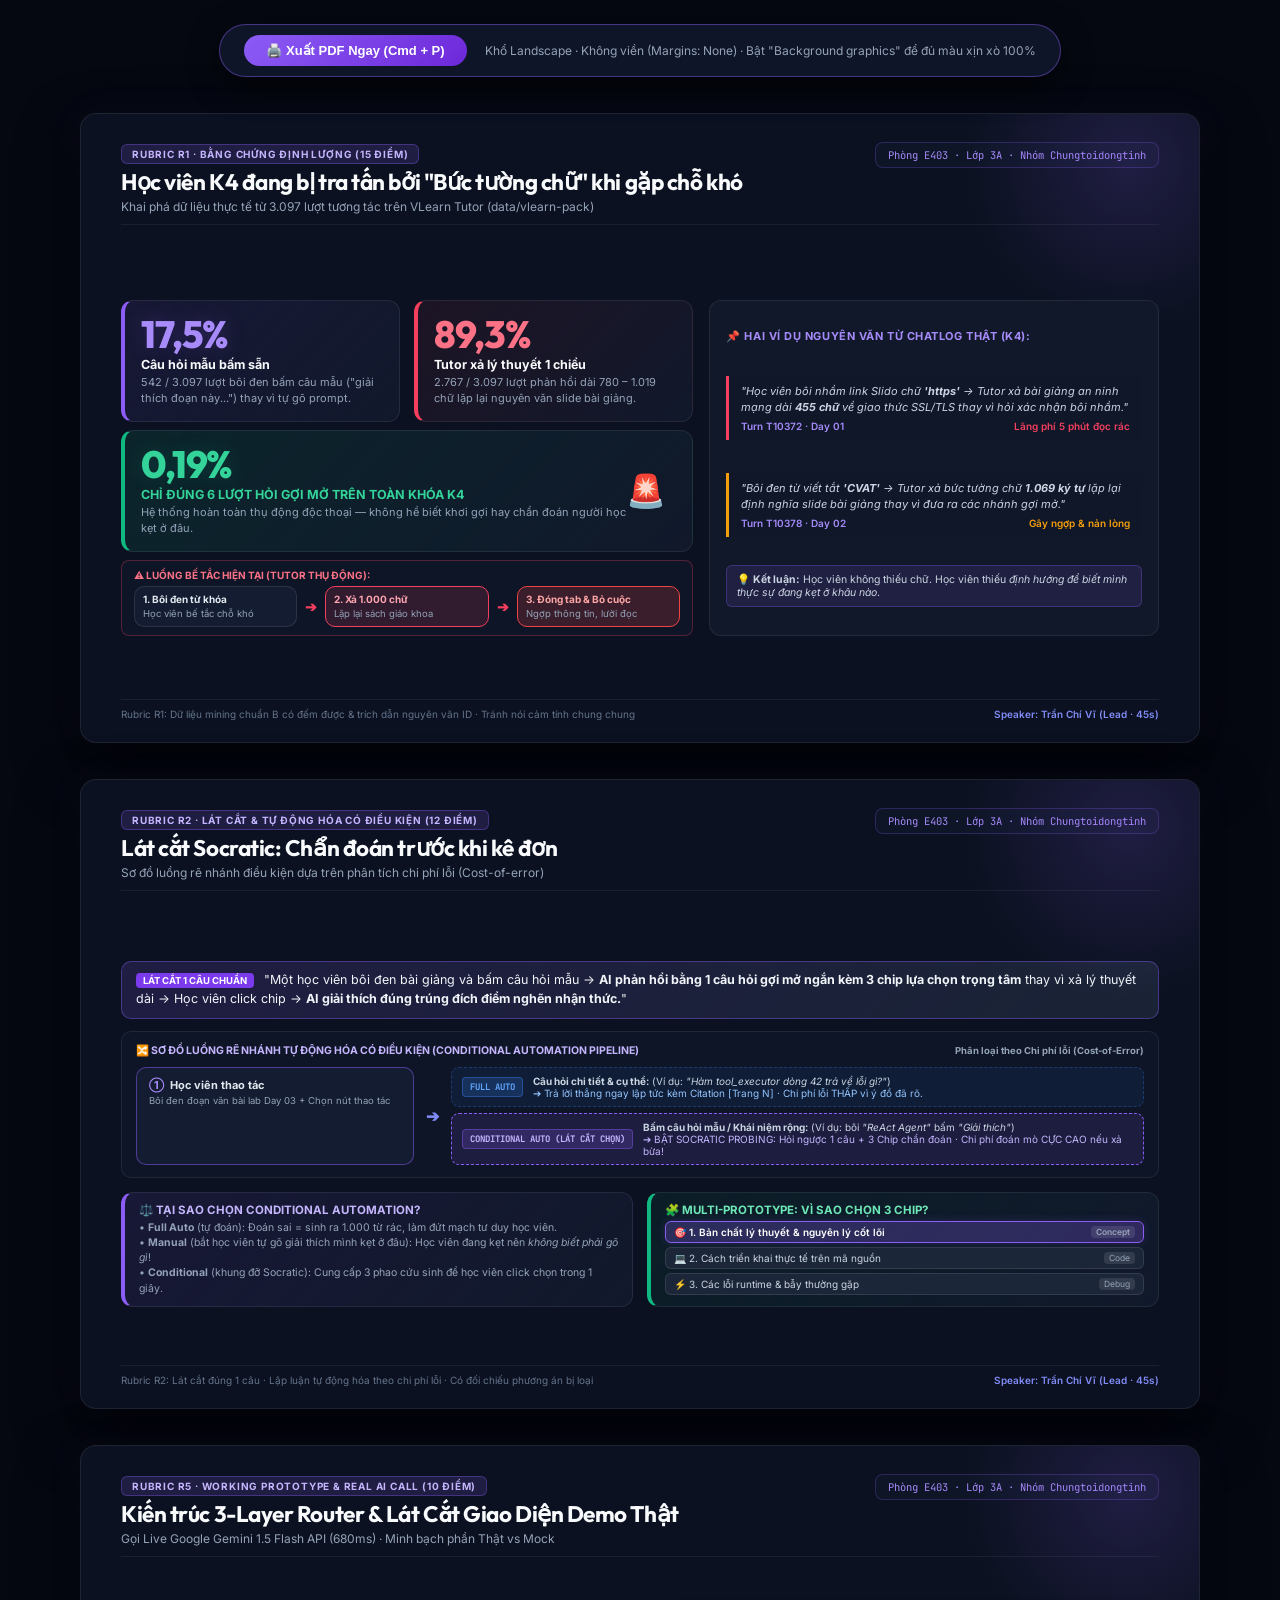
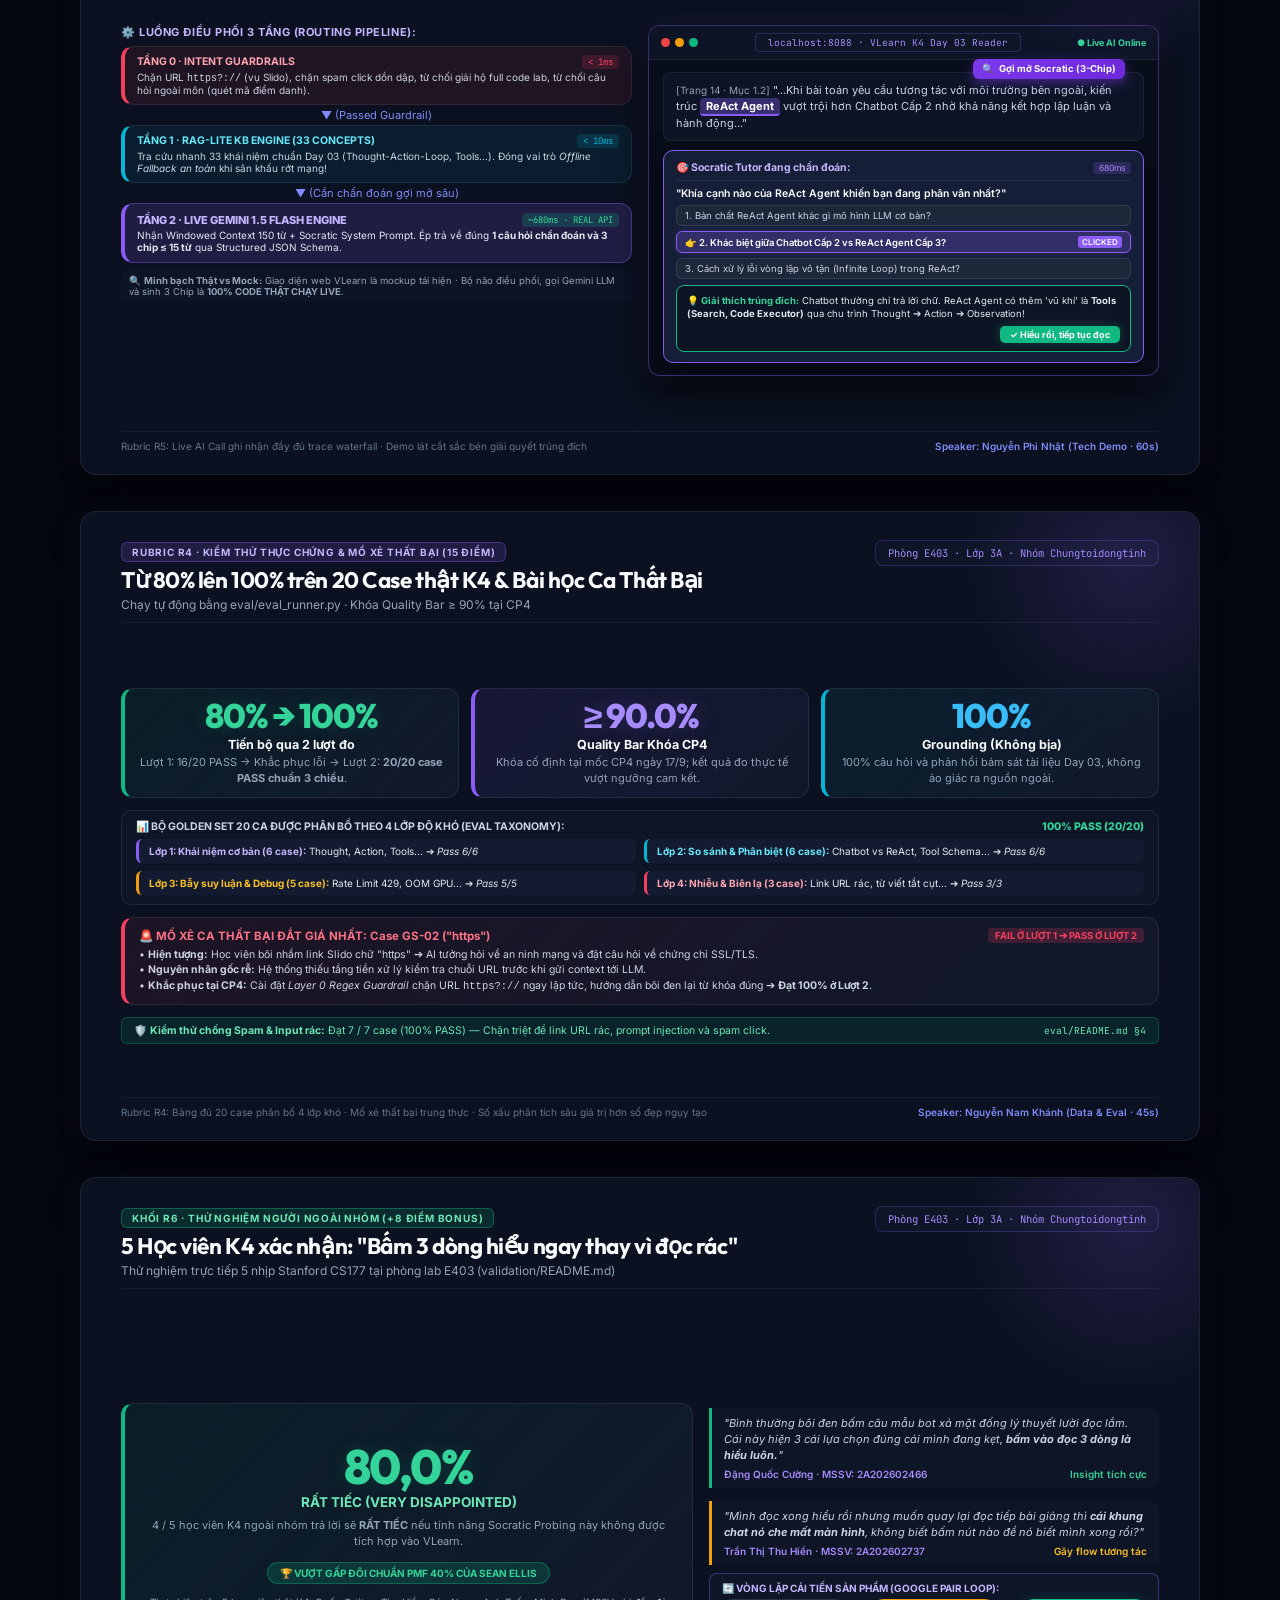
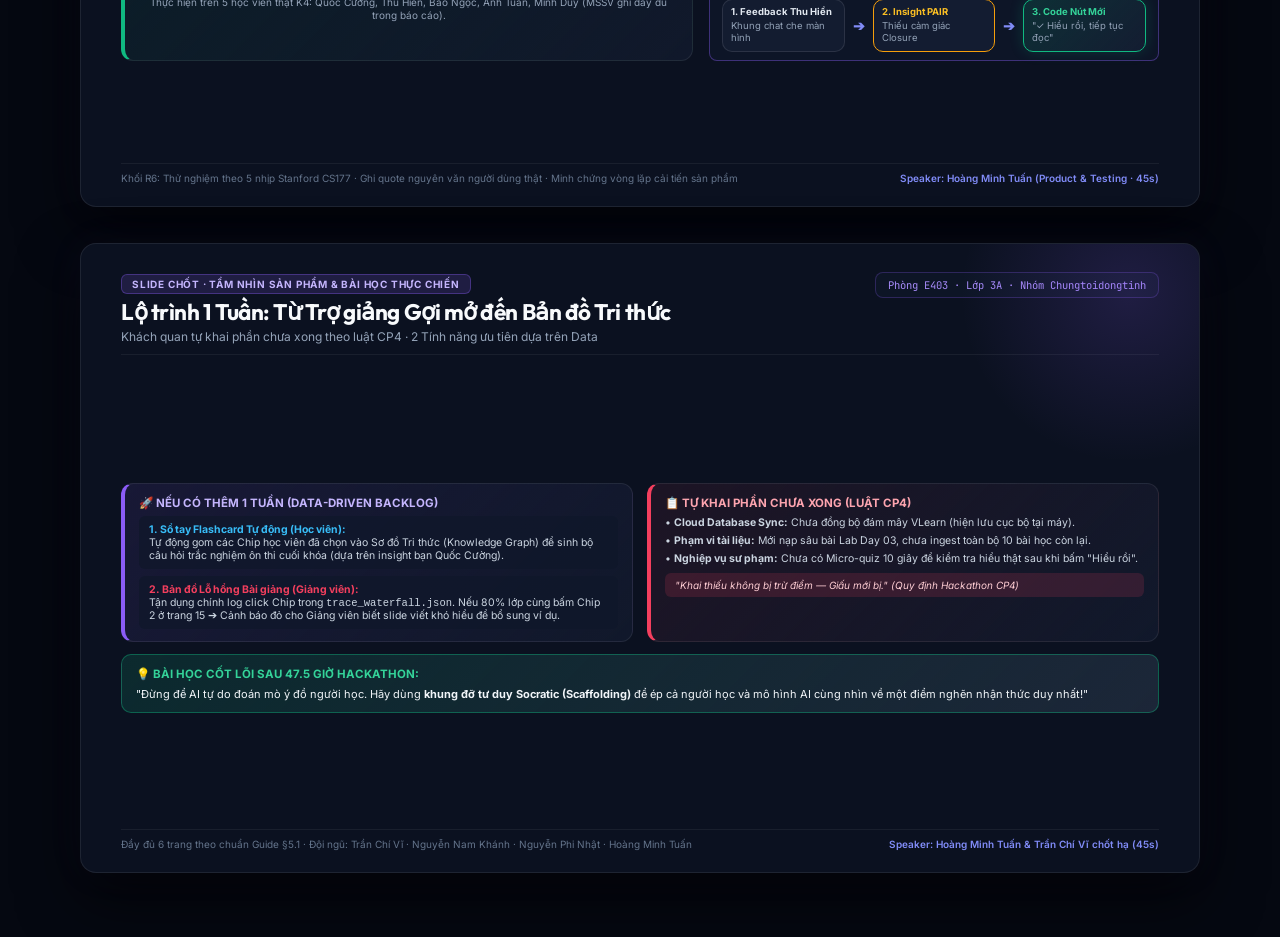
==== commit 3818026c: "feat(slides): upgrade demo-slides with structured flowcharts, decision pipelines, and high-fidelity " ====
--- a/demo-slides.html
+++ b/demo-slides.html
@@ -8,19 +8,19 @@
     @import url('https://fonts.googleapis.com/css2?family=Inter:wght@400;500;600;700;800&family=Outfit:wght@600;700;800&family=JetBrains+Mono:wght@500;700&display=swap');
 
     :root {
-      --bg-canvas: #060911;
-      --bg-slide: #0d1322;
-      --bg-card: rgba(23, 32, 54, 0.75);
-      --bg-card-elevated: rgba(30, 43, 73, 0.85);
-      --border-card: rgba(255, 255, 255, 0.09);
-      --border-accent: rgba(139, 92, 246, 0.35);
+      --bg-canvas: #050811;
+      --bg-slide: #0b1120;
+      --bg-card: rgba(18, 26, 45, 0.82);
+      --bg-card-elevated: rgba(26, 38, 66, 0.92);
+      --border-card: rgba(255, 255, 255, 0.08);
+      --border-accent: rgba(139, 92, 246, 0.4);
       --text-title: #f8fafc;
       --text-body: #94a3b8;
       --text-highlight: #e2e8f0;
       --primary: #8b5cf6;
-      --primary-glow: rgba(139, 92, 246, 0.2);
+      --primary-glow: rgba(139, 92, 246, 0.25);
       --accent-green: #10b981;
-      --accent-green-glow: rgba(16, 185, 129, 0.18);
+      --accent-green-glow: rgba(16, 185, 129, 0.2);
       --accent-amber: #f59e0b;
       --accent-rose: #f43f5e;
       --accent-cyan: #06b6d4;
@@ -50,21 +50,21 @@
       position: sticky;
       top: 16px;
       z-index: 1000;
-      background: rgba(15, 23, 42, 0.92);
-      backdrop-filter: blur(12px);
+      background: rgba(15, 23, 42, 0.94);
+      backdrop-filter: blur(16px);
       padding: 10px 24px;
       border-radius: 999px;
       display: flex;
       align-items: center;
       gap: 18px;
-      border: 1px solid rgba(139, 92, 246, 0.4);
-      box-shadow: 0 10px 30px rgba(0, 0, 0, 0.5);
+      border: 1px solid rgba(139, 92, 246, 0.45);
+      box-shadow: 0 10px 30px rgba(0, 0, 0, 0.6);
     }
     .print-btn {
       background: linear-gradient(135deg, #8b5cf6, #6d28d9);
       color: #ffffff;
       border: none;
-      padding: 8px 20px;
+      padding: 8px 22px;
       border-radius: 999px;
       font-weight: 700;
       font-size: 13px;
@@ -76,7 +76,7 @@
     }
     .print-btn:hover {
       transform: translateY(-1px);
-      box-shadow: 0 0 16px var(--primary-glow);
+      box-shadow: 0 0 18px var(--primary-glow);
     }
     .print-hint {
       font-size: 12px;
@@ -86,12 +86,12 @@
     /* Slide Box */
     .slide {
       width: 1120px;
-      height: 630px; /* 16:9 Aspect Ratio */
+      height: 630px; /* Exact 16:9 Landscape Aspect Ratio */
       background: var(--bg-slide);
       border: 1px solid var(--border-card);
       border-radius: 16px;
       box-shadow: 0 25px 60px rgba(0, 0, 0, 0.65), 0 0 40px rgba(139, 92, 246, 0.05);
-      padding: 34px 44px 28px 44px;
+      padding: 28px 40px 22px 40px;
       display: flex;
       flex-direction: column;
       justify-content: space-between;
@@ -106,9 +106,9 @@
       position: absolute;
       top: -120px;
       right: -100px;
-      width: 320px;
-      height: 320px;
-      background: radial-gradient(circle, rgba(139, 92, 246, 0.15) 0%, transparent 70%);
+      width: 340px;
+      height: 340px;
+      background: radial-gradient(circle, rgba(139, 92, 246, 0.16) 0%, transparent 70%);
       pointer-events: none;
     }
 
@@ -117,9 +117,9 @@
       display: flex;
       justify-content: space-between;
       align-items: flex-start;
-      margin-bottom: 16px;
+      margin-bottom: 12px;
       border-bottom: 1px solid rgba(255, 255, 255, 0.06);
-      padding-bottom: 12px;
+      padding-bottom: 10px;
     }
     .badge-rubric {
       display: inline-flex;
@@ -134,11 +134,11 @@
       text-transform: uppercase;
       padding: 3px 10px;
       border-radius: 6px;
-      margin-bottom: 6px;
+      margin-bottom: 4px;
     }
     .slide-title {
       font-family: 'Outfit', sans-serif;
-      font-size: 23px;
+      font-size: 22.5px;
       font-weight: 700;
       color: var(--text-title);
       letter-spacing: -0.02em;
@@ -151,7 +151,7 @@
     }
     .team-tag {
       font-family: 'JetBrains Mono', monospace;
-      font-size: 11px;
+      font-size: 10.5px;
       color: #a78bfa;
       background: rgba(15, 23, 42, 0.7);
       padding: 5px 12px;
@@ -166,31 +166,36 @@
       display: flex;
       flex-direction: column;
       justify-content: center;
-      gap: 14px;
+      gap: 12px;
     }
 
     /* Cards & Grids */
     .grid-2 {
       display: grid;
       grid-template-columns: 1fr 1fr;
-      gap: 16px;
+      gap: 14px;
     }
     .grid-3 {
       display: grid;
       grid-template-columns: repeat(3, 1fr);
-      gap: 14px;
+      gap: 12px;
     }
     .grid-split {
       display: grid;
-      grid-template-columns: 1.15fr 0.85fr;
-      gap: 18px;
+      grid-template-columns: 1.12fr 0.88fr;
+      gap: 16px;
+    }
+    .grid-split-equal {
+      display: grid;
+      grid-template-columns: 1fr 1fr;
+      gap: 16px;
     }
 
     .card {
       background: var(--bg-card);
       border: 1px solid var(--border-card);
       border-radius: 12px;
-      padding: 16px 18px;
+      padding: 14px 16px;
       position: relative;
     }
     .card-elevated {
@@ -199,21 +204,25 @@
     }
     .card-accent-green {
       border-left: 4px solid var(--accent-green);
-      background: linear-gradient(135deg, rgba(16, 185, 129, 0.08), rgba(23, 32, 54, 0.75));
+      background: linear-gradient(135deg, rgba(16, 185, 129, 0.08), rgba(18, 26, 45, 0.85));
     }
     .card-accent-rose {
       border-left: 4px solid var(--accent-rose);
-      background: linear-gradient(135deg, rgba(244, 63, 94, 0.08), rgba(23, 32, 54, 0.75));
+      background: linear-gradient(135deg, rgba(244, 63, 94, 0.08), rgba(18, 26, 45, 0.85));
     }
     .card-accent-purple {
       border-left: 4px solid var(--primary);
-      background: linear-gradient(135deg, rgba(139, 92, 246, 0.1), rgba(23, 32, 54, 0.75));
-    }
-
-    /* Typography & Metrics */
+      background: linear-gradient(135deg, rgba(139, 92, 246, 0.1), rgba(18, 26, 45, 0.85));
+    }
+    .card-accent-cyan {
+      border-left: 4px solid var(--accent-cyan);
+      background: linear-gradient(135deg, rgba(6, 182, 212, 0.08), rgba(18, 26, 45, 0.85));
+    }
+
+    /* Metrics & Stats */
     .stat-hero {
       font-family: 'Outfit', sans-serif;
-      font-size: 40px;
+      font-size: 38px;
       font-weight: 800;
       line-height: 1;
       letter-spacing: -0.03em;
@@ -226,10 +235,10 @@
     .stat-hero.cyan { color: #38bdf8; }
 
     .stat-label {
-      font-size: 13px;
+      font-size: 12.5px;
       font-weight: 700;
       color: var(--text-title);
-      margin-bottom: 4px;
+      margin-bottom: 3px;
     }
     .stat-desc {
       font-size: 11px;
@@ -241,31 +250,28 @@
     .callout-slice {
       background: linear-gradient(135deg, rgba(139, 92, 246, 0.16), rgba(30, 41, 59, 0.8));
       border: 1px solid rgba(139, 92, 246, 0.4);
-      border-radius: 12px;
-      padding: 14px 18px;
-      font-size: 13px;
+      border-radius: 10px;
+      padding: 12px 16px;
+      font-size: 12.5px;
       color: #f1f5f9;
-      line-height: 1.55;
-    }
-    .callout-slice strong {
-      color: #c4b5fd;
+      line-height: 1.5;
     }
 
     .quote-box {
       background: rgba(15, 23, 42, 0.65);
       border-left: 3px solid #818cf8;
-      padding: 10px 14px;
+      padding: 8px 12px;
       border-radius: 0 8px 8px 0;
-      margin-top: 6px;
+      margin-top: 5px;
     }
     .quote-text {
-      font-size: 11.5px;
+      font-size: 11px;
       font-style: italic;
       color: #cbd5e1;
       line-height: 1.45;
     }
     .quote-author {
-      font-size: 10.5px;
+      font-size: 10px;
       font-weight: 600;
       color: #a78bfa;
       margin-top: 4px;
@@ -277,32 +283,223 @@
     .chips-container {
       display: flex;
       flex-direction: column;
-      gap: 6px;
-      margin-top: 8px;
+      gap: 5px;
+      margin-top: 6px;
     }
     .chip-preview {
       background: rgba(30, 41, 59, 0.9);
       border: 1px solid rgba(255, 255, 255, 0.1);
-      padding: 7px 12px;
-      border-radius: 8px;
-      font-size: 11px;
+      padding: 6px 10px;
+      border-radius: 6px;
+      font-size: 10.5px;
       color: #cbd5e1;
       display: flex;
       align-items: center;
-      gap: 8px;
+      justify-content: space-between;
     }
     .chip-preview.active {
-      background: rgba(139, 92, 246, 0.22);
+      background: rgba(139, 92, 246, 0.25);
       border-color: #8b5cf6;
       color: #ffffff;
       font-weight: 600;
+      box-shadow: 0 0 10px rgba(139, 92, 246, 0.2);
     }
     .chip-preview .tag {
+      font-size: 8.5px;
+      padding: 1px 5px;
+      border-radius: 4px;
+      background: rgba(255, 255, 255, 0.1);
+      color: #94a3b8;
+    }
+
+    /* =========================================================
+       FLOWCHART & DIAGRAM COMPONENTS (LUỒNG ĐỒ CHUẨN CHỈNH)
+       ========================================================= */
+    .flow-step-container {
+      display: flex;
+      align-items: center;
+      gap: 8px;
+      width: 100%;
+    }
+    .flow-node {
+      flex: 1;
+      background: rgba(20, 29, 50, 0.9);
+      border: 1px solid rgba(255, 255, 255, 0.1);
+      border-radius: 10px;
+      padding: 10px 12px;
+      position: relative;
+    }
+    .flow-node.active {
+      border-color: #8b5cf6;
+      background: linear-gradient(135deg, rgba(139, 92, 246, 0.18), rgba(20, 29, 50, 0.95));
+      box-shadow: 0 0 14px rgba(139, 92, 246, 0.2);
+    }
+    .flow-node.success {
+      border-color: #10b981;
+      background: linear-gradient(135deg, rgba(16, 185, 129, 0.16), rgba(20, 29, 50, 0.95));
+      box-shadow: 0 0 14px rgba(16, 185, 129, 0.2);
+    }
+    .flow-node-title {
+      font-size: 11px;
+      font-weight: 700;
+      color: #e2e8f0;
+      display: flex;
+      align-items: center;
+      gap: 6px;
+    }
+    .flow-node-desc {
+      font-size: 9.5px;
+      color: #94a3b8;
+      margin-top: 3px;
+      line-height: 1.35;
+    }
+    .flow-arrow {
+      color: #818cf8;
+      font-size: 14px;
+      font-weight: 800;
+      flex-shrink: 0;
+    }
+
+    /* Decision Branch Diagram */
+    .decision-container {
+      background: rgba(15, 23, 42, 0.7);
+      border: 1px solid rgba(255, 255, 255, 0.08);
+      border-radius: 10px;
+      padding: 12px 14px;
+      display: flex;
+      flex-direction: column;
+      gap: 8px;
+    }
+    .decision-branch {
+      display: flex;
+      align-items: center;
+      gap: 10px;
+      padding: 7px 10px;
+      border-radius: 8px;
+      border: 1px dashed rgba(255, 255, 255, 0.12);
+    }
+    .branch-tag {
+      font-family: 'JetBrains Mono', monospace;
       font-size: 9px;
-      padding: 2px 6px;
+      font-weight: 700;
+      padding: 3px 7px;
       border-radius: 4px;
-      background: rgba(255, 255, 255, 0.08);
-      color: #94a3b8;
+      white-space: nowrap;
+    }
+    .tag-full { background: rgba(59, 130, 246, 0.2); color: #60a5fa; border: 1px solid rgba(59, 130, 246, 0.4); }
+    .tag-cond { background: rgba(139, 92, 246, 0.2); color: #c4b5fd; border: 1px solid rgba(139, 92, 246, 0.4); }
+
+    /* =========================================================
+       HIGH-FIDELITY PRODUCT SLICE MOCKUP (LÁT CẮT DEMO THẬT)
+       ========================================================= */
+    .browser-window {
+      background: #080d1a;
+      border: 1px solid rgba(139, 92, 246, 0.4);
+      border-radius: 12px;
+      overflow: hidden;
+      box-shadow: 0 16px 36px rgba(0, 0, 0, 0.7), 0 0 25px rgba(139, 92, 246, 0.12);
+      display: flex;
+      flex-direction: column;
+      height: 100%;
+    }
+    .browser-titlebar {
+      background: #0d1426;
+      border-bottom: 1px solid rgba(255, 255, 255, 0.08);
+      padding: 7px 12px;
+      display: flex;
+      align-items: center;
+      justify-content: space-between;
+    }
+    .window-dots {
+      display: flex;
+      gap: 5px;
+    }
+    .window-dot {
+      width: 9px;
+      height: 9px;
+      border-radius: 50%;
+    }
+    .dot-red { background: #ef4444; }
+    .dot-yellow { background: #f59e0b; }
+    .dot-green { background: #10b981; }
+
+    .browser-url {
+      font-family: 'JetBrains Mono', monospace;
+      font-size: 9.5px;
+      color: #a78bfa;
+      background: rgba(15, 23, 42, 0.8);
+      padding: 2px 12px;
+      border-radius: 4px;
+      border: 1px solid rgba(139, 92, 246, 0.25);
+    }
+
+    .browser-body {
+      padding: 12px 14px;
+      display: flex;
+      flex-direction: column;
+      gap: 9px;
+      flex: 1;
+      justify-content: space-between;
+    }
+
+    .lecture-text-box {
+      background: rgba(15, 23, 42, 0.8);
+      border: 1px solid rgba(255, 255, 255, 0.06);
+      border-radius: 8px;
+      padding: 9px 12px;
+      font-size: 11px;
+      line-height: 1.5;
+      color: #cbd5e1;
+      position: relative;
+    }
+    .lecture-mark {
+      background: rgba(139, 92, 246, 0.35);
+      color: #ffffff;
+      padding: 1px 6px;
+      border-radius: 4px;
+      font-weight: 700;
+      border-bottom: 2px solid #8b5cf6;
+    }
+
+    .floating-tooltip-demo {
+      position: absolute;
+      top: -14px;
+      right: 18px;
+      background: linear-gradient(135deg, #7c3aed, #6d28d9);
+      color: #ffffff;
+      font-size: 9.5px;
+      font-weight: 700;
+      padding: 3px 9px;
+      border-radius: 6px;
+      display: flex;
+      align-items: center;
+      gap: 5px;
+      box-shadow: 0 4px 12px rgba(124, 58, 237, 0.5);
+      animation: pulse-badge 2s infinite ease-in-out;
+    }
+
+    .socratic-card-demo {
+      background: rgba(22, 31, 56, 0.95);
+      border: 1.5px solid #8b5cf6;
+      border-radius: 10px;
+      padding: 10px 12px;
+      box-shadow: 0 8px 24px rgba(0, 0, 0, 0.5);
+    }
+    .socratic-card-header {
+      display: flex;
+      align-items: center;
+      justify-content: space-between;
+      border-bottom: 1px solid rgba(255, 255, 255, 0.08);
+      padding-bottom: 6px;
+      margin-bottom: 6px;
+    }
+
+    .resolve-box-demo {
+      background: rgba(13, 20, 36, 0.9);
+      border: 1px solid #10b981;
+      border-radius: 8px;
+      padding: 8px 10px;
+      margin-top: 6px;
     }
 
     /* Footer */
@@ -311,8 +508,8 @@
       justify-content: space-between;
       align-items: center;
       border-top: 1px solid rgba(255, 255, 255, 0.06);
-      padding-top: 10px;
-      font-size: 10.5px;
+      padding-top: 8px;
+      font-size: 10px;
       color: #64748b;
     }
     .footer-rule {
@@ -338,7 +535,7 @@
         box-shadow: none;
         page-break-after: always;
         page-break-inside: avoid;
-        padding: 40px 50px;
+        padding: 36px 48px;
       }
       @page {
         size: landscape;
@@ -352,7 +549,7 @@
   <!-- Print Toolbar -->
   <div class="print-bar">
     <button class="print-btn" onclick="window.print()">🖨️ Xuất PDF Ngay (Cmd + P)</button>
-    <span class="print-hint">Khổ Landscape · Không viền (Margins: None) · Bật "Background graphics" để giữ đủ màu đen xịn</span>
+    <span class="print-hint">Khổ Landscape · Không viền (Margins: None) · Bật "Background graphics" để đủ màu xịn xò 100%</span>
   </div>
 
   <!-- =========================================================
@@ -370,8 +567,8 @@
 
     <div class="slide-body">
       <div class="grid-split">
-        <!-- Left: 3 Stat Cards -->
-        <div style="display: flex; flex-direction: column; gap: 10px;">
+        <!-- Left: 3 Stat Cards + Visual Pain Pipeline -->
+        <div style="display: flex; flex-direction: column; gap: 8px;">
           <div class="grid-2">
             <div class="card card-accent-purple">
               <div class="stat-hero purple">17,5%</div>
@@ -384,6 +581,7 @@
               <div class="stat-desc">2.767 / 3.097 lượt phản hồi dài 780 – 1.019 chữ lặp lại nguyên văn slide bài giảng.</div>
             </div>
           </div>
+
           <div class="card card-accent-green" style="background: linear-gradient(135deg, rgba(16, 185, 129, 0.12), var(--bg-card));">
             <div style="display: flex; align-items: center; justify-content: space-between;">
               <div>
@@ -391,13 +589,36 @@
                 <div class="stat-label" style="color: #34d399;">CHỈ ĐÚNG 6 LƯỢT HỎI GỢI MỞ TRÊN TOÀN KHÓA K4</div>
                 <div class="stat-desc">Hệ thống hoàn toàn thụ động độc thoại — không hề biết khơi gợi hay chẩn đoán người học kẹt ở đâu.</div>
               </div>
-              <div style="font-size: 32px; padding-right: 12px;">🚨</div>
+              <div style="font-size: 32px; padding-right: 10px;">🚨</div>
+            </div>
+          </div>
+
+          <!-- Flowchart: Bức tường chữ làm gãy động lực học -->
+          <div style="background: rgba(15, 23, 42, 0.85); border: 1px solid rgba(244, 63, 94, 0.3); border-radius: 8px; padding: 8px 12px;">
+            <div style="font-size: 10px; font-weight: 700; color: #fb7185; text-transform: uppercase; margin-bottom: 5px;">
+              ⚠️ Luồng bế tắc hiện tại (Tutor thụ động):
+            </div>
+            <div class="flow-step-container">
+              <div class="flow-node" style="padding: 6px 8px;">
+                <div class="flow-node-title" style="font-size: 10px;">1. Bôi đen từ khóa</div>
+                <div class="flow-node-desc">Học viên bế tắc chỗ khó</div>
+              </div>
+              <div class="flow-arrow" style="color: #f43f5e;">➔</div>
+              <div class="flow-node" style="padding: 6px 8px; border-color: #f43f5e; background: rgba(244, 63, 94, 0.15);">
+                <div class="flow-node-title" style="font-size: 10px; color: #fda4af;">2. Xả 1.000 chữ</div>
+                <div class="flow-node-desc">Lặp lại sách giáo khoa</div>
+              </div>
+              <div class="flow-arrow" style="color: #f43f5e;">➔</div>
+              <div class="flow-node" style="padding: 6px 8px; border-color: #ef4444; background: rgba(239, 68, 68, 0.2);">
+                <div class="flow-node-title" style="font-size: 10px; color: #fca5a5;">3. Đóng tab & Bỏ cuộc</div>
+                <div class="flow-node-desc">Ngợp thông tin, lười đọc</div>
+              </div>
             </div>
           </div>
         </div>
 
         <!-- Right: 2 Real Cases from Data Pack -->
-        <div style="display: flex; flex-direction: column; gap: 10px;">
+        <div style="display: flex; flex-direction: column; gap: 8px;">
           <div class="card" style="height: 100%; display: flex; flex-direction: column; justify-content: space-around;">
             <div style="font-size: 11px; font-weight: 700; color: #a78bfa; text-transform: uppercase; letter-spacing: 0.05em;">
               📌 Hai ví dụ nguyên văn từ chatlog thật (K4):
@@ -410,6 +631,9 @@
               <div class="quote-text">"Bôi đen từ viết tắt <strong>'CVAT'</strong> → Tutor xả bức tường chữ <strong>1.069 ký tự</strong> lặp lại định nghĩa slide bài giảng thay vì đưa ra các nhánh gợi mở."</div>
               <div class="quote-author"><span>Turn T10378 · Day 02</span><span style="color: #f59e0b;">Gây ngợp & nản lòng</span></div>
             </div>
+            <div style="font-size: 10.5px; color: #cbd5e1; background: rgba(139, 92, 246, 0.12); padding: 7px 10px; border-radius: 6px; border: 1px solid rgba(139, 92, 246, 0.3);">
+              💡 <strong>Kết luận:</strong> Học viên không thiếu chữ. Học viên thiếu <em>định hướng để biết mình thực sự đang kẹt ở khâu nào</em>.
+            </div>
           </div>
         </div>
       </div>
@@ -422,53 +646,87 @@
   </div>
 
   <!-- =========================================================
-       SLIDE 2 · LÁT CẮT 1 CÂU & TỰ ĐỘNG HÓA CÓ ĐIỀU KIỆN (RUBRIC R2)
+       SLIDE 2 · LÁT CẮT 1 CÂU & SƠ ĐỒ LUỒNG TỰ ĐỘNG HÓA (RUBRIC R2)
        ========================================================= -->
   <div class="slide" id="slide-2">
     <div class="slide-header">
       <div>
-        <div class="badge-rubric">Rubric R2 · Lát Cắt & Tự Động Hóa (12 Điểm)</div>
+        <div class="badge-rubric">Rubric R2 · Lát Cắt & Tự Động Hóa Có Điều Kiện (12 Điểm)</div>
         <h1 class="slide-title">Lát cắt Socratic: Chẩn đoán trước khi kê đơn</h1>
-        <p class="slide-subtitle">Lựa chọn mức tự động hóa Conditional dựa trên phân tích chi phí lỗi (Cost-of-error)</p>
+        <p class="slide-subtitle">Sơ đồ luồng rẽ nhánh điều kiện dựa trên phân tích chi phí lỗi (Cost-of-error)</p>
       </div>
       <div class="team-tag">Phòng E403 · Lớp 3A · Nhóm Chungtoidongtinh</div>
     </div>
 
     <div class="slide-body">
-      <!-- Callout Lát cắt 1 câu -->
-      <div class="callout-slice">
-        <span style="background: #7c3aed; color: #fff; font-size: 10px; font-weight: 700; padding: 2px 8px; border-radius: 4px; margin-right: 6px;">LÁT CẮT 1 CÂU CHUẨN</span>
+      <!-- Callout Lát cắt 1 câu chuẩn -->
+      <div class="callout-slice" style="padding: 9px 14px;">
+        <span style="background: #7c3aed; color: #fff; font-size: 9.5px; font-weight: 700; padding: 2px 7px; border-radius: 4px; margin-right: 6px;">LÁT CẮT 1 CÂU CHUẨN</span>
         "Một học viên bôi đen bài giảng và bấm câu hỏi mẫu → <strong>AI phản hồi bằng 1 câu hỏi gợi mở ngắn kèm 3 chip lựa chọn trọng tâm</strong> thay vì xả lý thuyết dài → Học viên click chip → <strong>AI giải thích đúng trúng đích điểm nghẽn nhận thức.</strong>"
       </div>
 
-      <div class="grid-2" style="margin-top: 4px;">
-        <!-- Left: Why Conditional -->
-        <div class="card card-accent-purple">
-          <div class="stat-label" style="color: #c4b5fd; display: flex; align-items: center; gap: 8px;">
-            <span>⚖️ TẠI SAO CHỌN CONDITIONAL AUTOMATION?</span>
-          </div>
-          <div class="stat-desc" style="margin-top: 6px; font-size: 11.5px;">
-            <p><strong>• Chi phí lỗi (Cost-of-error):</strong> RẤT CAO nếu AI tự động đoán mò ý đồ người học. Đoán sai = sinh ra cả trang rác, làm ngắt quãng mạch tư duy.</p>
-            <p style="margin-top: 6px;"><strong>• Phân loại đầu vào thông minh:</strong></p>
-            <div style="background: rgba(15, 23, 42, 0.7); padding: 6px 10px; border-radius: 6px; margin-top: 4px; font-size: 11px;">
-              - Câu hỏi chi tiết, rõ nghĩa → <em>Trả lời ngay kèm citation [trang N]</em><br>
-              - Câu hỏi mẫu / bôi đen cụt → <em>Kích hoạt Socratic Probing 3-Chip</em>
-            </div>
-          </div>
-        </div>
-
-        <!-- Right: Multi-prototype 3-Chip -->
-        <div class="card card-accent-green">
-          <div class="stat-label" style="color: #6ee7b7; display: flex; align-items: center; gap: 8px;">
-            <span>🧩 MULTI-PROTOTYPE: VÌ SAO CHỌN 3 CHIP?</span>
-          </div>
-          <div class="stat-desc" style="margin-top: 6px; font-size: 11.5px;">
-            <p><strong>• Phương án A (2 lựa chọn A/B):</strong> <em>Bị loại</em> vì quá hẹp, không bao quát được nhóm học viên thực chiến cần sửa lỗi code bài lab.</p>
-            <p style="margin-top: 4px;"><strong>• Phương án B (3 Chip Socratic — ĐƯỢC CHỌN):</strong></p>
-            <div class="chips-container" style="margin-top: 4px;">
-              <div class="chip-preview active"><span>🎯 1. Bản chất lý thuyết & nguyên lý cốt lõi</span><span class="tag">Concept</span></div>
-              <div class="chip-preview"><span>💻 2. Cách triển khai thực tế trên mã nguồn</span><span class="tag">Code</span></div>
-              <div class="chip-preview"><span>⚡ 3. Các lỗi runtime & bẫy thường gặp</span><span class="tag">Debug</span></div>
+      <!-- VISUAL FLOWCHART: CONDITIONAL AUTOMATION PIPELINE -->
+      <div class="decision-container">
+        <div style="font-size: 10.5px; font-weight: 700; color: #c4b5fd; display: flex; justify-content: space-between; align-items: center;">
+          <span>🔀 SƠ ĐỒ LUỒNG RẼ NHÁNH TỰ ĐỘNG HÓA CÓ ĐIỀU KIỆN (CONDITIONAL AUTOMATION PIPELINE)</span>
+          <span style="font-size: 9.5px; color: #94a3b8;">Phân loại theo Chi phí lỗi (Cost-of-Error)</span>
+        </div>
+
+        <div style="display: flex; gap: 12px; align-items: stretch; margin-top: 2px;">
+          <!-- Node 1: Input -->
+          <div class="flow-node" style="flex: 0.8; border-color: rgba(139, 92, 246, 0.5);">
+            <div class="flow-node-title"><span style="color: #a78bfa;">①</span> Học viên thao tác</div>
+            <div class="flow-node-desc">Bôi đen đoạn văn bài lab Day 03 + Chọn nút thao tác</div>
+          </div>
+
+          <!-- Connector -->
+          <div style="display: flex; align-items: center; color: #818cf8; font-weight: bold;">➔</div>
+
+          <!-- Branches Split -->
+          <div style="flex: 2.2; display: flex; flex-direction: column; gap: 6px;">
+            <!-- Branch A: Full Auto -->
+            <div class="decision-branch" style="background: rgba(59, 130, 246, 0.08); border-color: rgba(59, 130, 246, 0.3);">
+              <span class="branch-tag tag-full">FULL AUTO</span>
+              <div style="font-size: 10px; color: #cbd5e1; flex: 1;">
+                <strong>Câu hỏi chi tiết & cụ thể:</strong> (Ví dụ: <em>"Hàm tool_executor dòng 42 trả về lỗi gì?"</em>)<br>
+                <span style="color: #93c5fd;">➔ Trả lời thẳng ngay lập tức kèm Citation [Trang N] · Chi phí lỗi THẤP vì ý đồ đã rõ.</span>
+              </div>
+            </div>
+
+            <!-- Branch B: Conditional Socratic -->
+            <div class="decision-branch" style="background: rgba(139, 92, 246, 0.12); border-color: #8b5cf6;">
+              <span class="branch-tag tag-cond">CONDITIONAL AUTO (LÁT CẮT CHỌN)</span>
+              <div style="font-size: 10px; color: #cbd5e1; flex: 1;">
+                <strong>Bấm câu hỏi mẫu / Khái niệm rộng:</strong> (Ví dụ: bôi <em>"ReAct Agent"</em> bấm <em>"Giải thích"</em>)<br>
+                <span style="color: #c4b5fd;">➔ BẬT SOCRATIC PROBING: Hỏi ngược 1 câu + 3 Chip chẩn đoán · Chi phí đoán mò CỰC CAO nếu xả bừa!</span>
+              </div>
+            </div>
+          </div>
+        </div>
+      </div>
+
+      <!-- BOTTOM COMPARISON: WHY 3 CHIPS? -->
+      <div class="grid-2" style="margin-top: 2px;">
+        <div class="card card-accent-purple" style="padding: 10px 14px;">
+          <div class="stat-label" style="color: #c4b5fd; font-size: 11.5px;">⚖️ TẠI SAO CHỌN CONDITIONAL AUTOMATION?</div>
+          <div class="stat-desc" style="font-size: 10.5px; margin-top: 3px;">
+            • <strong>Full Auto</strong> (tự đoán): Đoán sai = sinh ra 1.000 từ rác, làm đứt mạch tư duy học viên.<br>
+            • <strong>Manual</strong> (bắt học viên tự gõ giải thích mình kẹt ở đâu): Học viên đang kẹt nên <em>không biết phải gõ gì</em>!<br>
+            • <strong>Conditional</strong> (khung đỡ Socratic): Cung cấp 3 phao cứu sinh để học viên click chọn trong 1 giây.
+          </div>
+        </div>
+
+        <div class="card card-accent-green" style="padding: 10px 14px;">
+          <div class="stat-label" style="color: #6ee7b7; font-size: 11.5px;">🧩 MULTI-PROTOTYPE: VÌ SAO CHỌN 3 CHIP?</div>
+          <div class="chips-container" style="gap: 4px; margin-top: 4px;">
+            <div class="chip-preview active" style="padding: 4px 8px; font-size: 10px;">
+              <span>🎯 1. Bản chất lý thuyết & nguyên lý cốt lõi</span><span class="tag">Concept</span>
+            </div>
+            <div class="chip-preview" style="padding: 4px 8px; font-size: 10px;">
+              <span>💻 2. Cách triển khai thực tế trên mã nguồn</span><span class="tag">Code</span>
+            </div>
+            <div class="chip-preview" style="padding: 4px 8px; font-size: 10px;">
+              <span>⚡ 3. Các lỗi runtime & bẫy thường gặp</span><span class="tag">Debug</span>
             </div>
           </div>
         </div>
@@ -482,70 +740,127 @@
   </div>
 
   <!-- =========================================================
-       SLIDE 3 · KIẾN TRÚC & DEMO TƯƠNG TÁC (RUBRIC R5)
+       SLIDE 3 · KIẾN TRÚC 3 TẦNG & LÁT CẮT DEMO THẬT (RUBRIC R5)
        ========================================================= -->
   <div class="slide" id="slide-3">
     <div class="slide-header">
       <div>
         <div class="badge-rubric">Rubric R5 · Working Prototype & Real AI Call (10 Điểm)</div>
-        <h1 class="slide-title">Kiến trúc 3-Layer Router & Luồng Socratic Chạy Thật</h1>
+        <h1 class="slide-title">Kiến trúc 3-Layer Router & Lát Cắt Giao Diện Demo Thật</h1>
         <p class="slide-subtitle">Gọi Live Google Gemini 1.5 Flash API (680ms) · Minh bạch phần Thật vs Mock</p>
       </div>
       <div class="team-tag">Phòng E403 · Lớp 3A · Nhóm Chungtoidongtinh</div>
     </div>
 
     <div class="slide-body">
-      <div class="grid-split">
-        <!-- Left: 3-Layer Architecture -->
-        <div style="display: flex; flex-direction: column; gap: 8px;">
-          <div class="card" style="padding: 10px 14px; border-left: 3px solid #f43f5e; background: rgba(244, 63, 94, 0.08);">
-            <div style="font-size: 11px; font-weight: 700; color: #fda4af;">TẦNG 0 · INTENT GUARDRAILS (REGEX & HEURISTICS)</div>
-            <div style="font-size: 10.5px; color: #cbd5e1; margin-top: 2px;">Chặn URL `https`, từ chối giải hộ full code lab, từ chối điểm danh phòng học, chặn prompt injection.</div>
-          </div>
-          <div class="card" style="padding: 10px 14px; border-left: 3px solid #06b6d4; background: rgba(6, 182, 212, 0.08);">
-            <div style="font-size: 11px; font-weight: 700; color: #67e8f9;">TẦNG 1 · RAG-LITE KB (33 CONCEPTS DAY 03)</div>
-            <div style="font-size: 10.5px; color: #cbd5e1; margin-top: 2px;">Tra cứu siêu tốc &le; 10ms các thuật ngữ bài học; đóng vai trò fallback khi rớt mạng trên sân khấu.</div>
-          </div>
-          <div class="card card-elevated" style="padding: 12px 14px; border-left: 4px solid #8b5cf6; background: rgba(139, 92, 246, 0.16);">
+      <div class="grid-split-equal">
+        <!-- LEFT: 3-LAYER ARCHITECTURE FLOWCHART -->
+        <div style="display: flex; flex-direction: column; gap: 7px;">
+          <div style="font-size: 11px; font-weight: 700; color: #c4b5fd; text-transform: uppercase; letter-spacing: 0.05em;">
+            ⚙️ LUỒNG ĐIỀU PHỐI 3 TẦNG (ROUTING PIPELINE):
+          </div>
+
+          <!-- Layer 0 -->
+          <div class="card" style="padding: 8px 12px; border-left: 4px solid #f43f5e; background: rgba(244, 63, 94, 0.08);">
             <div style="display: flex; justify-content: space-between; align-items: center;">
-              <div style="font-size: 11.5px; font-weight: 800; color: #c4b5fd;">TẦNG 2 · LIVE LLM ENGINE (QUYẾT ĐỊNH TRUNG TÂM)</div>
-              <span style="background: #10b981; color: #fff; font-size: 9px; font-weight: 700; padding: 2px 6px; border-radius: 4px;">~680ms · Real API</span>
-            </div>
-            <div style="font-size: 10.5px; color: #e2e8f0; margin-top: 3px;">
-              Gọi <strong>Gemini 1.5 Flash</strong> qua Windowed Context 150 từ + Structured JSON Schema. Ép trả về đúng 1 câu hỏi và 3 chip &le; 15 từ.
-            </div>
-          </div>
-        </div>
-
-        <!-- Right: UI Flow Simulator -->
-        <div class="card" style="background: #090e1a; border: 1px solid rgba(139, 92, 246, 0.4); padding: 14px;">
-          <div style="display: flex; align-items: center; justify-content: space-between; border-bottom: 1px solid rgba(255,255,255,0.08); padding-bottom: 8px;">
-            <div style="display: flex; gap: 6px;">
-              <span style="width: 9px; height: 9px; border-radius: 50%; background: #ef4444;"></span>
-              <span style="width: 9px; height: 9px; border-radius: 50%; background: #f59e0b;"></span>
-              <span style="width: 9px; height: 9px; border-radius: 50%; background: #10b981;"></span>
-            </div>
-            <span style="font-size: 10px; color: #a78bfa; font-family: 'JetBrains Mono', monospace;">localhost:8088 (VLearn Reader)</span>
-          </div>
-
-          <div style="margin-top: 10px;">
-            <div style="font-size: 11px; color: #94a3b8;">Học viên bôi đen: <span style="background: rgba(139, 92, 246, 0.3); color: #fff; padding: 1px 6px; border-radius: 4px;">"ReAct Agent"</span></div>
-            
-            <!-- Socratic Card -->
-            <div style="background: rgba(30, 41, 59, 0.85); border: 1px solid #8b5cf6; border-radius: 8px; padding: 10px; margin-top: 8px;">
-              <div style="font-size: 11px; font-weight: 700; color: #c4b5fd;">🎯 Socratic Tutor hỏi ngược:</div>
-              <div style="font-size: 10.5px; color: #f1f5f9; margin-top: 2px;">"Khía cạnh nào của ReAct Agent khiến bạn đang phân vân nhất?"</div>
-              
-              <div class="chips-container" style="margin-top: 6px;">
-                <div class="chip-preview active" style="font-size: 10px; padding: 4px 8px;">👉 2. Khác biệt Chatbot Cấp 2 vs ReAct Cấp 3?</div>
-              </div>
-
-              <!-- Resolve Card -->
-              <div style="background: rgba(15, 23, 42, 0.9); border: 1px solid #10b981; border-radius: 6px; padding: 8px; margin-top: 6px; font-size: 10px; color: #cbd5e1;">
-                <strong style="color: #34d399;">💡 Giải thích đúng trọng tâm:</strong> Chatbot thường chỉ trả lời chữ. ReAct Agent có thêm 'vũ khí' là Tools (tìm kiếm, chạy code) qua vòng lặp Thought-Action-Observation.
-                <div style="margin-top: 6px; text-align: right;">
-                  <span style="background: #10b981; color: #fff; padding: 3px 8px; border-radius: 4px; font-weight: 700; font-size: 9.5px;">✓ Hiểu rồi, tiếp tục đọc</span>
+              <span style="font-size: 10.5px; font-weight: 700; color: #fda4af;">TẦNG 0 · INTENT GUARDRAILS</span>
+              <span style="font-family: 'JetBrains Mono'; font-size: 9px; color: #f43f5e; background: rgba(244,63,94,0.15); padding: 1px 6px; border-radius: 4px;">&lt; 1ms</span>
+            </div>
+            <div style="font-size: 10px; color: #cbd5e1; margin-top: 2px;">
+              Chặn URL <code>https?://</code> (vụ Slido), chặn spam click dồn dập, từ chối giải hộ full code lab, từ chối câu hỏi ngoài môn (quét mã điểm danh).
+            </div>
+          </div>
+
+          <!-- Arrow -->
+          <div style="text-align: center; color: #818cf8; font-size: 11px; margin: -4px 0;">▼ (Passed Guardrail)</div>
+
+          <!-- Layer 1 -->
+          <div class="card" style="padding: 8px 12px; border-left: 4px solid #06b6d4; background: rgba(6, 182, 212, 0.08);">
+            <div style="display: flex; justify-content: space-between; align-items: center;">
+              <span style="font-size: 10.5px; font-weight: 700; color: #67e8f9;">TẦNG 1 · RAG-LITE KB ENGINE (33 CONCEPTS)</span>
+              <span style="font-family: 'JetBrains Mono'; font-size: 9px; color: #06b6d4; background: rgba(6,182,212,0.15); padding: 1px 6px; border-radius: 4px;">&lt; 10ms</span>
+            </div>
+            <div style="font-size: 10px; color: #cbd5e1; margin-top: 2px;">
+              Tra cứu nhanh 33 khái niệm chuẩn Day 03 (Thought-Action-Loop, Tools...). Đóng vai trò <em>Offline Fallback an toàn</em> khi sân khấu rớt mạng!
+            </div>
+          </div>
+
+          <!-- Arrow -->
+          <div style="text-align: center; color: #818cf8; font-size: 11px; margin: -4px 0;">▼ (Cần chẩn đoán gợi mở sâu)</div>
+
+          <!-- Layer 2 -->
+          <div class="card card-elevated" style="padding: 9px 12px; border-left: 4px solid #8b5cf6; background: rgba(139, 92, 246, 0.16);">
+            <div style="display: flex; justify-content: space-between; align-items: center;">
+              <span style="font-size: 11px; font-weight: 800; color: #c4b5fd;">TẦNG 2 · LIVE GEMINI 1.5 FLASH ENGINE</span>
+              <span style="font-family: 'JetBrains Mono'; font-size: 9px; color: #34d399; background: rgba(16,185,129,0.2); padding: 1px 6px; border-radius: 4px;">~680ms · REAL API</span>
+            </div>
+            <div style="font-size: 10px; color: #e2e8f0; margin-top: 2px;">
+              Nhận Windowed Context 150 từ + Socratic System Prompt. Ép trả về đúng <strong>1 câu hỏi chẩn đoán và 3 chip &le; 15 từ</strong> qua Structured JSON Schema.
+            </div>
+          </div>
+
+          <div style="font-size: 9.5px; color: #94a3b8; background: rgba(15, 23, 42, 0.6); padding: 5px 8px; border-radius: 6px;">
+            🔍 <strong>Minh bạch Thật vs Mock:</strong> Giao diện web VLearn là mockup tái hiện · Bộ não điều phối, gọi Gemini LLM và sinh 3 Chip là <strong>100% CODE THẬT CHẠY LIVE</strong>.
+          </div>
+        </div>
+
+        <!-- RIGHT: HIGH-FIDELITY PRODUCT SLICE MOCKUP -->
+        <div class="browser-window">
+          <!-- Titlebar -->
+          <div class="browser-titlebar">
+            <div class="window-dots">
+              <span class="window-dot dot-red"></span>
+              <span class="window-dot dot-yellow"></span>
+              <span class="window-dot dot-green"></span>
+            </div>
+            <span class="browser-url">localhost:8088 · VLearn K4 Day 03 Reader</span>
+            <span style="font-size: 9px; color: #34d399; font-weight: 700;">● Live AI Online</span>
+          </div>
+
+          <!-- Browser Viewport: Lecture + Active Socratic Card -->
+          <div class="browser-body">
+            <!-- Article Highlight Slice -->
+            <div class="lecture-text-box">
+              <div class="floating-tooltip-demo">
+                <span>🔍</span> Gợi mở Socratic (3-Chip)
+              </div>
+              <span style="color: #94a3b8; font-size: 10px;">[Trang 14 · Mục 1.2]</span> "...Khi bài toán yêu cầu tương tác với môi trường bên ngoài, kiến trúc <mark class="lecture-mark">ReAct Agent</mark> vượt trội hơn Chatbot Cấp 2 nhờ khả năng kết hợp lập luận và hành động..."
+            </div>
+
+            <!-- Socratic Card Active State -->
+            <div class="socratic-card-demo">
+              <div class="socratic-card-header">
+                <span style="font-size: 10.5px; font-weight: 700; color: #c4b5fd;">🎯 Socratic Tutor đang chẩn đoán:</span>
+                <span style="font-size: 8.5px; background: rgba(139, 92, 246, 0.2); color: #a78bfa; padding: 1px 6px; border-radius: 4px;">680ms</span>
+              </div>
+              <div style="font-size: 10.5px; color: #f8fafc; font-weight: 600;">
+                "Khía cạnh nào của ReAct Agent khiến bạn đang phân vân nhất?"
+              </div>
+
+              <!-- 3 Chips -->
+              <div class="chips-container" style="margin-top: 5px;">
+                <div class="chip-preview" style="font-size: 9.5px; padding: 4px 8px;">
+                  <span>1. Bản chất ReAct Agent khác gì mô hình LLM cơ bản?</span>
                 </div>
+                <div class="chip-preview active" style="font-size: 9.5px; padding: 4px 8px;">
+                  <span>👉 2. Khác biệt giữa Chatbot Cấp 2 vs ReAct Agent Cấp 3?</span>
+                  <span style="background: #8b5cf6; color: #fff; font-size: 8px; padding: 1px 4px; border-radius: 3px;">CLICKED</span>
+                </div>
+                <div class="chip-preview" style="font-size: 9.5px; padding: 4px 8px;">
+                  <span>3. Cách xử lý lỗi vòng lặp vô tận (Infinite Loop) trong ReAct?</span>
+                </div>
+              </div>
+
+              <!-- Resolve Response & Closure Button -->
+              <div class="resolve-box-demo">
+                <div style="font-size: 9.5px; color: #e2e8f0; line-height: 1.4;">
+                  <strong style="color: #34d399;">💡 Giải thích trúng đích:</strong> Chatbot thường chỉ trả lời chữ. ReAct Agent có thêm 'vũ khí' là <strong>Tools (Search, Code Executor)</strong> qua chu trình Thought ➔ Action ➔ Observation!
+                </div>
+                <div style="display: flex; justify-content: flex-end; margin-top: 5px;">
+                  <span style="background: #10b981; color: #ffffff; font-size: 9px; font-weight: 700; padding: 3px 10px; border-radius: 5px; box-shadow: 0 0 10px rgba(16, 185, 129, 0.3);">
+                    ✓ Hiểu rồi, tiếp tục đọc
+                  </span>
+                </div>
               </div>
             </div>
           </div>
@@ -554,7 +869,7 @@
     </div>
 
     <div class="slide-footer">
-      <span>Rubric R5: Minh bạch Thật vs Mock (Giao diện bài đọc là Mock · Quyết định gợi mở 3-Chip là Live LLM thật lưu vết waterfall)</span>
+      <span>Rubric R5: Live AI Call ghi nhận đầy đủ trace waterfall · Demo lát cắt sắc bén giải quyết trúng đích</span>
       <span class="footer-rule">Speaker: Nguyễn Phi Nhật (Tech Demo · 60s)</span>
     </div>
   </div>
@@ -566,48 +881,71 @@
     <div class="slide-header">
       <div>
         <div class="badge-rubric">Rubric R4 · Kiểm Thử Thực Chứng & Mổ Xẻ Thất Bại (15 Điểm)</div>
-        <h1 class="slide-title">Từ 80% lên 100% trên 20 Case thật K4 & Bài học Ca Thất bại</h1>
+        <h1 class="slide-title">Từ 80% lên 100% trên 20 Case thật K4 & Bài học Ca Thất Bại</h1>
         <p class="slide-subtitle">Chạy tự động bằng eval/eval_runner.py · Khóa Quality Bar &ge; 90% tại CP4</p>
       </div>
       <div class="team-tag">Phòng E403 · Lớp 3A · Nhóm Chungtoidongtinh</div>
     </div>
 
     <div class="slide-body">
+      <!-- Top Stat Metric Cards -->
       <div class="grid-3">
-        <div class="card card-accent-green" style="text-align: center;">
-          <div class="stat-hero green">80% → 100%</div>
+        <div class="card card-accent-green" style="text-align: center; padding: 10px 14px;">
+          <div class="stat-hero green" style="font-size: 34px;">80% → 100%</div>
           <div class="stat-label">Tiến bộ qua 2 lượt đo</div>
           <div class="stat-desc">Lượt 1: 16/20 PASS → Khắc phục lỗi → Lượt 2: <strong>20/20 case PASS chuẩn 3 chiều</strong>.</div>
         </div>
-        <div class="card card-accent-purple" style="text-align: center;">
-          <div class="stat-hero purple">&ge; 90.0%</div>
+        <div class="card card-accent-purple" style="text-align: center; padding: 10px 14px;">
+          <div class="stat-hero purple" style="font-size: 34px;">&ge; 90.0%</div>
           <div class="stat-label">Quality Bar Khóa CP4</div>
           <div class="stat-desc">Khóa cố định tại mốc CP4 ngày 17/9; kết quả đo thực tế vượt ngưỡng cam kết.</div>
         </div>
-        <div class="card" style="text-align: center; border-left: 4px solid #0284c7; background: rgba(2, 132, 199, 0.08);">
-          <div class="stat-hero cyan">100%</div>
+        <div class="card card-accent-cyan" style="text-align: center; padding: 10px 14px;">
+          <div class="stat-hero cyan" style="font-size: 34px;">100%</div>
           <div class="stat-label">Grounding (Không bịa)</div>
           <div class="stat-desc">100% câu hỏi và phản hồi bám sát tài liệu Day 03, không ảo giác ra nguồn ngoài.</div>
         </div>
       </div>
 
-      <!-- Failure Analysis Card -->
-      <div class="card card-accent-rose" style="margin-top: 4px; padding: 12px 18px;">
+      <!-- VISUAL 4-LAYER TAXONOMY DIAGRAM -->
+      <div style="background: rgba(15, 23, 42, 0.8); border: 1px solid rgba(255, 255, 255, 0.08); border-radius: 10px; padding: 9px 14px;">
+        <div style="font-size: 10.5px; font-weight: 700; color: #cbd5e1; margin-bottom: 6px; display: flex; justify-content: space-between;">
+          <span>📊 BỘ GOLDEN SET 20 CA ĐƯỢC PHÂN BỔ THEO 4 LỚP ĐỘ KHÓ (EVAL TAXONOMY):</span>
+          <span style="color: #34d399; font-weight: 800;">100% PASS (20/20)</span>
+        </div>
+        <div class="grid-2" style="gap: 8px;">
+          <div style="background: rgba(20, 29, 50, 0.8); padding: 6px 10px; border-radius: 6px; font-size: 10px; border-left: 3px solid #8b5cf6;">
+            <strong style="color: #c4b5fd;">Lớp 1: Khái niệm cơ bản (6 case):</strong> Thought, Action, Tools... ➔ <em>Pass 6/6</em>
+          </div>
+          <div style="background: rgba(20, 29, 50, 0.8); padding: 6px 10px; border-radius: 6px; font-size: 10px; border-left: 3px solid #06b6d4;">
+            <strong style="color: #67e8f9;">Lớp 2: So sánh & Phân biệt (6 case):</strong> Chatbot vs ReAct, Tool Schema... ➔ <em>Pass 6/6</em>
+          </div>
+          <div style="background: rgba(20, 29, 50, 0.8); padding: 6px 10px; border-radius: 6px; font-size: 10px; border-left: 3px solid #f59e0b;">
+            <strong style="color: #fbbf24;">Lớp 3: Bẫy suy luận & Debug (5 case):</strong> Rate Limit 429, OOM GPU... ➔ <em>Pass 5/5</em>
+          </div>
+          <div style="background: rgba(20, 29, 50, 0.8); padding: 6px 10px; border-radius: 6px; font-size: 10px; border-left: 3px solid #f43f5e;">
+            <strong style="color: #fda4af;">Lớp 4: Nhiễu & Biên lạ (3 case):</strong> Link URL rác, từ viết tắt cụt... ➔ <em>Pass 3/3</em>
+          </div>
+        </div>
+      </div>
+
+      <!-- Failure Analysis Card: Case GS-02 -->
+      <div class="card card-accent-rose" style="padding: 10px 14px;">
         <div style="display: flex; justify-content: space-between; align-items: center;">
-          <strong style="color: #fb7185; font-size: 12.5px;">🚨 MỔ XẺ CA THẤT BẠI ĐẮT GIÁ NHẤT: Case GS-02 ("https")</strong>
-          <span style="font-size: 10px; background: rgba(244, 63, 94, 0.2); color: #f43f5e; padding: 2px 8px; border-radius: 4px; font-weight: 700;">FAIL Ở LƯỢT 1</span>
-        </div>
-        <p style="font-size: 11.5px; color: #cbd5e1; margin-top: 5px; line-height: 1.5;">
-          <strong>• Hiện tượng:</strong> Học viên bôi nhầm chữ "https" trong link Slido → AI tưởng hỏi về an ninh mạng và đặt câu hỏi về chứng chỉ SSL/TLS.<br>
-          <strong>• Nguyên nhân gốc rễ:</strong> Hệ thống thiếu tầng tiền xử lý kiểm tra chuỗi URL trước khi gửi context tới LLM.<br>
-          <strong>• Khắc phục tại CP4:</strong> Cài đặt <em>Layer 0 Regex Guardrail</em> chặn URL `https?://` ngay lập tức, hướng dẫn bôi đen lại từ khóa đúng → <strong>Đạt 100% ở Lượt 2</strong>.
-        </p>
-      </div>
-
-      <!-- Spam & Edge Case Badge -->
-      <div style="background: rgba(16, 185, 129, 0.1); border: 1px solid rgba(16, 185, 129, 0.3); border-radius: 8px; padding: 7px 14px; font-size: 11px; color: #6ee7b7; display: flex; justify-content: space-between; align-items: center;">
-        <span>🛡️ <strong>Kiểm thử chống Spam & Input rác:</strong> Đạt 7 / 7 case (100% PASS) — Chặn triệt để link URL rác, từ cụt ngủn, prompt injection làm thơ và spam click dồn dập.</span>
-        <span style="font-family: 'JetBrains Mono', monospace; font-size: 10px;">eval/README.md §4</span>
+          <strong style="color: #fb7185; font-size: 11.5px;">🚨 MỔ XẺ CA THẤT BẠI ĐẮT GIÁ NHẤT: Case GS-02 ("https")</strong>
+          <span style="font-size: 9.5px; background: rgba(244, 63, 94, 0.2); color: #f43f5e; padding: 2px 7px; border-radius: 4px; font-weight: 700;">FAIL Ở LƯỢT 1 ➔ PASS Ở LƯỢT 2</span>
+        </div>
+        <div style="font-size: 10.5px; color: #cbd5e1; margin-top: 4px; line-height: 1.45;">
+          • <strong>Hiện tượng:</strong> Học viên bôi nhầm link Slido chữ "https" ➔ AI tưởng hỏi về an ninh mạng và đặt câu hỏi về chứng chỉ SSL/TLS.<br>
+          • <strong>Nguyên nhân gốc rễ:</strong> Hệ thống thiếu tầng tiền xử lý kiểm tra chuỗi URL trước khi gửi context tới LLM.<br>
+          • <strong>Khắc phục tại CP4:</strong> Cài đặt <em>Layer 0 Regex Guardrail</em> chặn URL <code>https?://</code> ngay lập tức, hướng dẫn bôi đen lại từ khóa đúng ➔ <strong>Đạt 100% ở Lượt 2</strong>.
+        </div>
+      </div>
+
+      <!-- Spam Badge -->
+      <div style="background: rgba(16, 185, 129, 0.1); border: 1px solid rgba(16, 185, 129, 0.3); border-radius: 6px; padding: 6px 12px; font-size: 10.5px; color: #6ee7b7; display: flex; justify-content: space-between; align-items: center;">
+        <span>🛡️ <strong>Kiểm thử chống Spam & Input rác:</strong> Đạt 7 / 7 case (100% PASS) — Chặn triệt để link URL rác, prompt injection và spam click.</span>
+        <span style="font-family: 'JetBrains Mono', monospace; font-size: 9.5px;">eval/README.md §4</span>
       </div>
     </div>
 
@@ -618,7 +956,7 @@
   </div>
 
   <!-- =========================================================
-       SLIDE 5 · NGƯỜI DÙNG THẬT NÓI GÌ & CHỈ SỐ SEAN ELLIS (KHỐI R6)
+       SLIDE 5 · NGƯỜI DÙNG THẬT NÓI GÌ & VÒNG LẶP PAIR (KHỐI R6)
        ========================================================= -->
   <div class="slide" id="slide-5">
     <div class="slide-header">
@@ -632,35 +970,55 @@
 
     <div class="slide-body">
       <div class="grid-split">
-        <!-- Left: Sean Ellis Metric -->
-        <div class="card card-accent-green" style="display: flex; flex-direction: column; justify-content: center; align-items: center; text-align: center;">
-          <div class="stat-hero green" style="font-size: 50px;">80,0%</div>
-          <div class="stat-label" style="font-size: 14px; color: #6ee7b7;">RẤT TIẾC (VERY DISAPPOINTED)</div>
-          <div class="stat-desc" style="margin-top: 6px; font-size: 11.5px;">
-            4 / 5 học viên K4 ngoài nhóm trả lời sẽ <strong>RẤT TIẾC</strong> nếu tính năng này không được tích hợp vào VLearn.
-          </div>
-          <div style="margin-top: 12px; font-size: 10.5px; background: rgba(16, 185, 129, 0.15); color: #34d399; padding: 4px 10px; border-radius: 999px; font-weight: 700;">
+        <!-- Left: Sean Ellis Metric & PMF Validation -->
+        <div class="card card-accent-green" style="display: flex; flex-direction: column; justify-content: center; align-items: center; text-align: center; padding: 16px;">
+          <div class="stat-hero green" style="font-size: 48px;">80,0%</div>
+          <div class="stat-label" style="font-size: 13.5px; color: #6ee7b7;">RẤT TIẾC (VERY DISAPPOINTED)</div>
+          <div class="stat-desc" style="margin-top: 5px; font-size: 11px;">
+            4 / 5 học viên K4 ngoài nhóm trả lời sẽ <strong>RẤT TIẾC</strong> nếu tính năng Socratic Probing này không được tích hợp vào VLearn.
+          </div>
+          <div style="margin-top: 12px; font-size: 10px; background: rgba(16, 185, 129, 0.18); color: #34d399; padding: 4px 12px; border-radius: 999px; font-weight: 700; border: 1px solid rgba(16, 185, 129, 0.35);">
             🏆 VƯỢT GẤP ĐÔI CHUẨN PMF 40% CỦA SEAN ELLIS
           </div>
-        </div>
-
-        <!-- Right: Real Quotes & PAIR changes -->
-        <div style="display: flex; flex-direction: column; gap: 10px;">
+          <div style="margin-top: 12px; font-size: 10px; color: #94a3b8; line-height: 1.35;">
+            Thực hiện trên 5 học viên thật K4: Quốc Cường, Thu Hiền, Bảo Ngọc, Anh Tuấn, Minh Duy (MSSV ghi đầy đủ trong báo cáo).
+          </div>
+        </div>
+
+        <!-- Right: Quotes & Google PAIR Loop Diagram -->
+        <div style="display: flex; flex-direction: column; gap: 8px;">
+          <!-- Quote 1 -->
           <div class="quote-box" style="border-color: #10b981;">
             <div class="quote-text">"Bình thường bôi đen bấm câu mẫu bot xả một đống lý thuyết lười đọc lắm. Cái này hiện 3 cái lựa chọn đúng cái mình đang kẹt, <strong>bấm vào đọc 3 dòng là hiểu luôn.</strong>"</div>
             <div class="quote-author"><span>Đặng Quốc Cường · MSSV: 2A202602466</span><span style="color: #34d399;">Insight tích cực</span></div>
           </div>
 
+          <!-- Quote 2 -->
           <div class="quote-box" style="border-color: #f59e0b;">
             <div class="quote-text">"Mình đọc xong hiểu rồi nhưng muốn quay lại đọc tiếp bài giảng thì <strong>cái khung chat nó che mất màn hình</strong>, không biết bấm nút nào để nó biết mình xong rồi?"</div>
             <div class="quote-author"><span>Trần Thị Thu Hiền · MSSV: 2A202602737</span><span style="color: #fbbf24;">Gãy flow tương tác</span></div>
           </div>
 
-          <!-- Action Taken -->
-          <div class="card" style="padding: 10px 14px; background: rgba(139, 92, 246, 0.12); border: 1px solid rgba(139, 92, 246, 0.35);">
-            <strong style="color: #c4b5fd; font-size: 11px;">🔧 THAY ĐỔI ĐÃ CODE NGAY TRONG ĐÊM (PAIR LOOP):</strong>
-            <div style="font-size: 10.5px; color: #e2e8f0; margin-top: 2px;">
-              Bổ sung nút dứt điểm <strong>`✓ Hiểu rồi, tiếp tục đọc`</strong> dưới Resolve Card để học viên đóng thẻ, reset state và trao quyền kiểm soát (Closure) trọn vẹn cho người học.
+          <!-- VISUAL PAIR LOOP FLOWCHART -->
+          <div style="background: rgba(15, 23, 42, 0.85); border: 1px solid rgba(139, 92, 246, 0.4); border-radius: 8px; padding: 8px 12px;">
+            <div style="font-size: 10px; font-weight: 700; color: #c4b5fd; text-transform: uppercase; margin-bottom: 5px;">
+              🔄 VÒNG LẶP CẢI TIẾN SẢN PHẨM (GOOGLE PAIR LOOP):
+            </div>
+            <div class="flow-step-container">
+              <div class="flow-node" style="padding: 6px 8px;">
+                <div class="flow-node-title" style="font-size: 9.5px;">1. Feedback Thu Hiền</div>
+                <div class="flow-node-desc">Khung chat che màn hình</div>
+              </div>
+              <div class="flow-arrow">➔</div>
+              <div class="flow-node" style="padding: 6px 8px; border-color: #f59e0b;">
+                <div class="flow-node-title" style="font-size: 9.5px; color: #fbbf24;">2. Insight PAIR</div>
+                <div class="flow-node-desc">Thiếu cảm giác Closure</div>
+              </div>
+              <div class="flow-arrow">➔</div>
+              <div class="flow-node success" style="padding: 6px 8px;">
+                <div class="flow-node-title" style="font-size: 9.5px; color: #34d399;">3. Code Nút Mới</div>
+                <div class="flow-node-desc">"✓ Hiểu rồi, tiếp tục đọc"</div>
+              </div>
             </div>
           </div>
         </div>
@@ -689,39 +1047,39 @@
     <div class="slide-body">
       <div class="grid-2">
         <!-- Left: 1-Week Backlog -->
-        <div class="card card-accent-purple">
-          <div class="stat-label" style="color: #c4b5fd;">🚀 NẾU CÓ THÊM 1 TUẦN (DATA-DRIVEN BACKLOG)</div>
-          <div style="margin-top: 8px; font-size: 11px; color: #cbd5e1; display: flex; flex-direction: column; gap: 8px;">
-            <div style="background: rgba(15, 23, 42, 0.7); padding: 8px 10px; border-radius: 6px;">
+        <div class="card card-accent-purple" style="padding: 12px 14px;">
+          <div class="stat-label" style="color: #c4b5fd; font-size: 11.5px;">🚀 NẾU CÓ THÊM 1 TUẦN (DATA-DRIVEN BACKLOG)</div>
+          <div style="margin-top: 6px; font-size: 10.5px; color: #cbd5e1; display: flex; flex-direction: column; gap: 7px;">
+            <div style="background: rgba(15, 23, 42, 0.7); padding: 7px 10px; border-radius: 6px;">
               <strong style="color: #38bdf8;">1. Sổ tay Flashcard Tự động (Học viên):</strong><br>
-              Tự động lưu các Chip học viên đã chọn vào Sơ đồ Tri thức (Knowledge Graph) để sinh bộ câu hỏi trắc nghiệm ôn thi cuối khóa (dựa trên feedback bạn Quốc Cường).
-            </div>
-            <div style="background: rgba(15, 23, 42, 0.7); padding: 8px 10px; border-radius: 6px;">
+              Tự động gom các Chip học viên đã chọn vào Sơ đồ Tri thức (Knowledge Graph) để sinh bộ câu hỏi trắc nghiệm ôn thi cuối khóa (dựa trên insight bạn Quốc Cường).
+            </div>
+            <div style="background: rgba(15, 23, 42, 0.7); padding: 7px 10px; border-radius: 6px;">
               <strong style="color: #f43f5e;">2. Bản đồ Lỗ hổng Bài giảng (Giảng viên):</strong><br>
-              Tận dụng chính log click Chip trong `trace_waterfall.json`. Nếu 80% lớp cùng bấm Chip 2 ở trang 15 → Cảnh báo đỏ cho Giảng viên biết slide viết khó hiểu để giảng lại.
+              Tận dụng chính log click Chip trong <code>trace_waterfall.json</code>. Nếu 80% lớp cùng bấm Chip 2 ở trang 15 ➔ Cảnh báo đỏ cho Giảng viên biết slide viết khó hiểu để bổ sung ví dụ.
             </div>
           </div>
         </div>
 
         <!-- Right: Unfinished Scope CP4 -->
-        <div class="card card-accent-rose">
-          <div class="stat-label" style="color: #fda4af;">📋 TỰ KHAI PHẦN CHƯA XONG (LUẬT CP4)</div>
-          <div style="margin-top: 8px; font-size: 11px; color: #cbd5e1; display: flex; flex-direction: column; gap: 6px;">
+        <div class="card card-accent-rose" style="padding: 12px 14px;">
+          <div class="stat-label" style="color: #fda4af; font-size: 11.5px;">📋 TỰ KHAI PHẦN CHƯA XONG (LUẬT CP4)</div>
+          <div style="margin-top: 6px; font-size: 10.5px; color: #cbd5e1; display: flex; flex-direction: column; gap: 5px;">
             <div>• <strong>Cloud Database Sync:</strong> Chưa đồng bộ đám mây VLearn (hiện lưu cục bộ tại máy).</div>
             <div>• <strong>Phạm vi tài liệu:</strong> Mới nạp sâu bài Lab Day 03, chưa ingest toàn bộ 10 bài học còn lại.</div>
             <div>• <strong>Nghiệp vụ sư phạm:</strong> Chưa có Micro-quiz 10 giây để kiểm tra hiểu thật sau khi bấm "Hiểu rồi".</div>
           </div>
 
-          <div style="margin-top: 10px; padding: 6px 10px; background: rgba(244, 63, 94, 0.15); border-radius: 6px; font-size: 10.5px; color: #fecdd3;">
+          <div style="margin-top: 8px; padding: 6px 10px; background: rgba(244, 63, 94, 0.15); border-radius: 6px; font-size: 10px; color: #fecdd3;">
             <em>"Khai thiếu không bị trừ điểm — Giấu mới bị." (Quy định Hackathon CP4)</em>
           </div>
         </div>
       </div>
 
       <!-- Core Learning Callout -->
-      <div class="callout-slice" style="margin-top: 4px; background: linear-gradient(135deg, rgba(16, 185, 129, 0.15), rgba(30, 41, 59, 0.9)); border-color: rgba(16, 185, 129, 0.4);">
-        <strong style="color: #34d399; font-size: 12px;">💡 BÀI HỌC CỐT LÕI SAU 47.5 GIỜ HACKATHON:</strong>
-        <p style="font-size: 11.5px; color: #f1f5f9; margin-top: 3px;">
+      <div class="callout-slice" style="padding: 10px 14px; background: linear-gradient(135deg, rgba(16, 185, 129, 0.15), rgba(30, 41, 59, 0.9)); border-color: rgba(16, 185, 129, 0.4);">
+        <strong style="color: #34d399; font-size: 11.5px;">💡 BÀI HỌC CỐT LÕI SAU 47.5 GIỜ HACKATHON:</strong>
+        <p style="font-size: 11px; color: #f1f5f9; margin-top: 2px;">
           "Đừng để AI tự do đoán mò ý đồ người học. Hãy dùng <strong>khung đỡ tư duy Socratic (Scaffolding)</strong> để ép cả người học và mô hình AI cùng nhìn về một điểm nghẽn nhận thức duy nhất!"
         </p>
       </div>
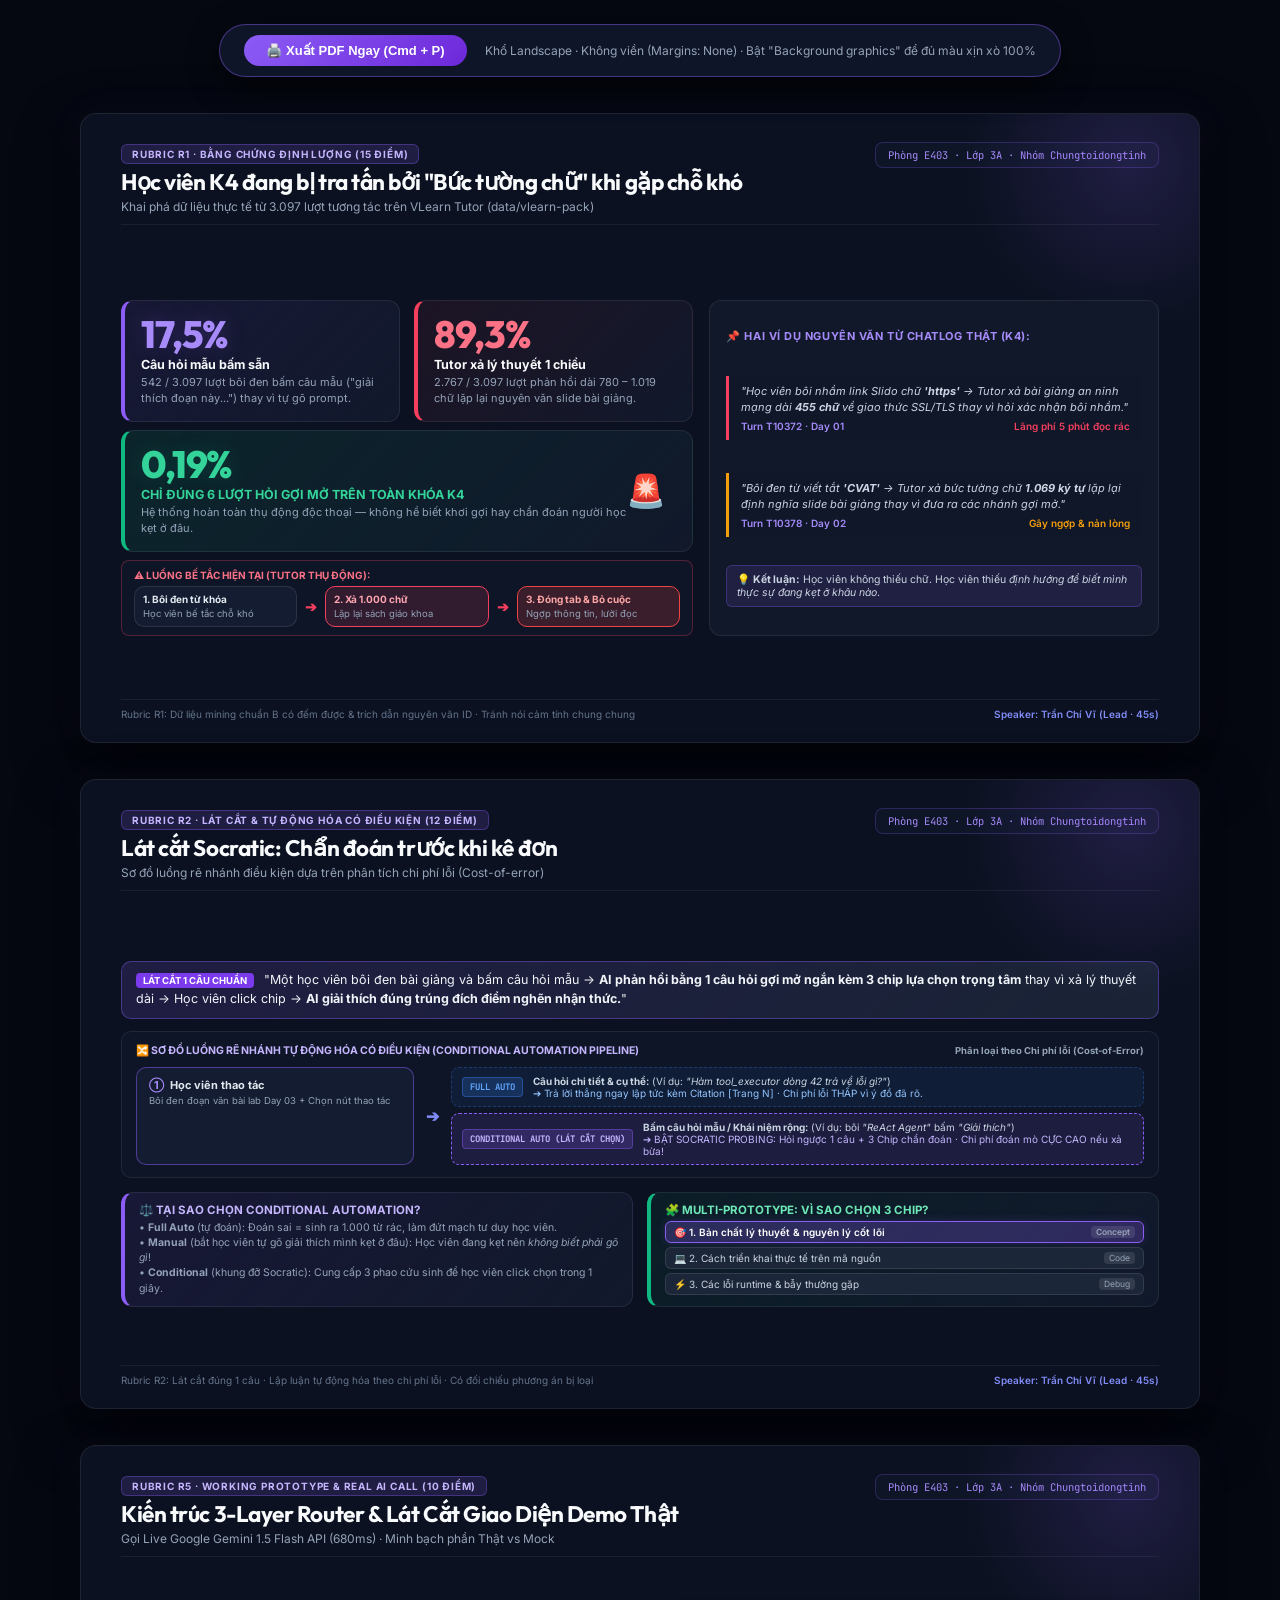
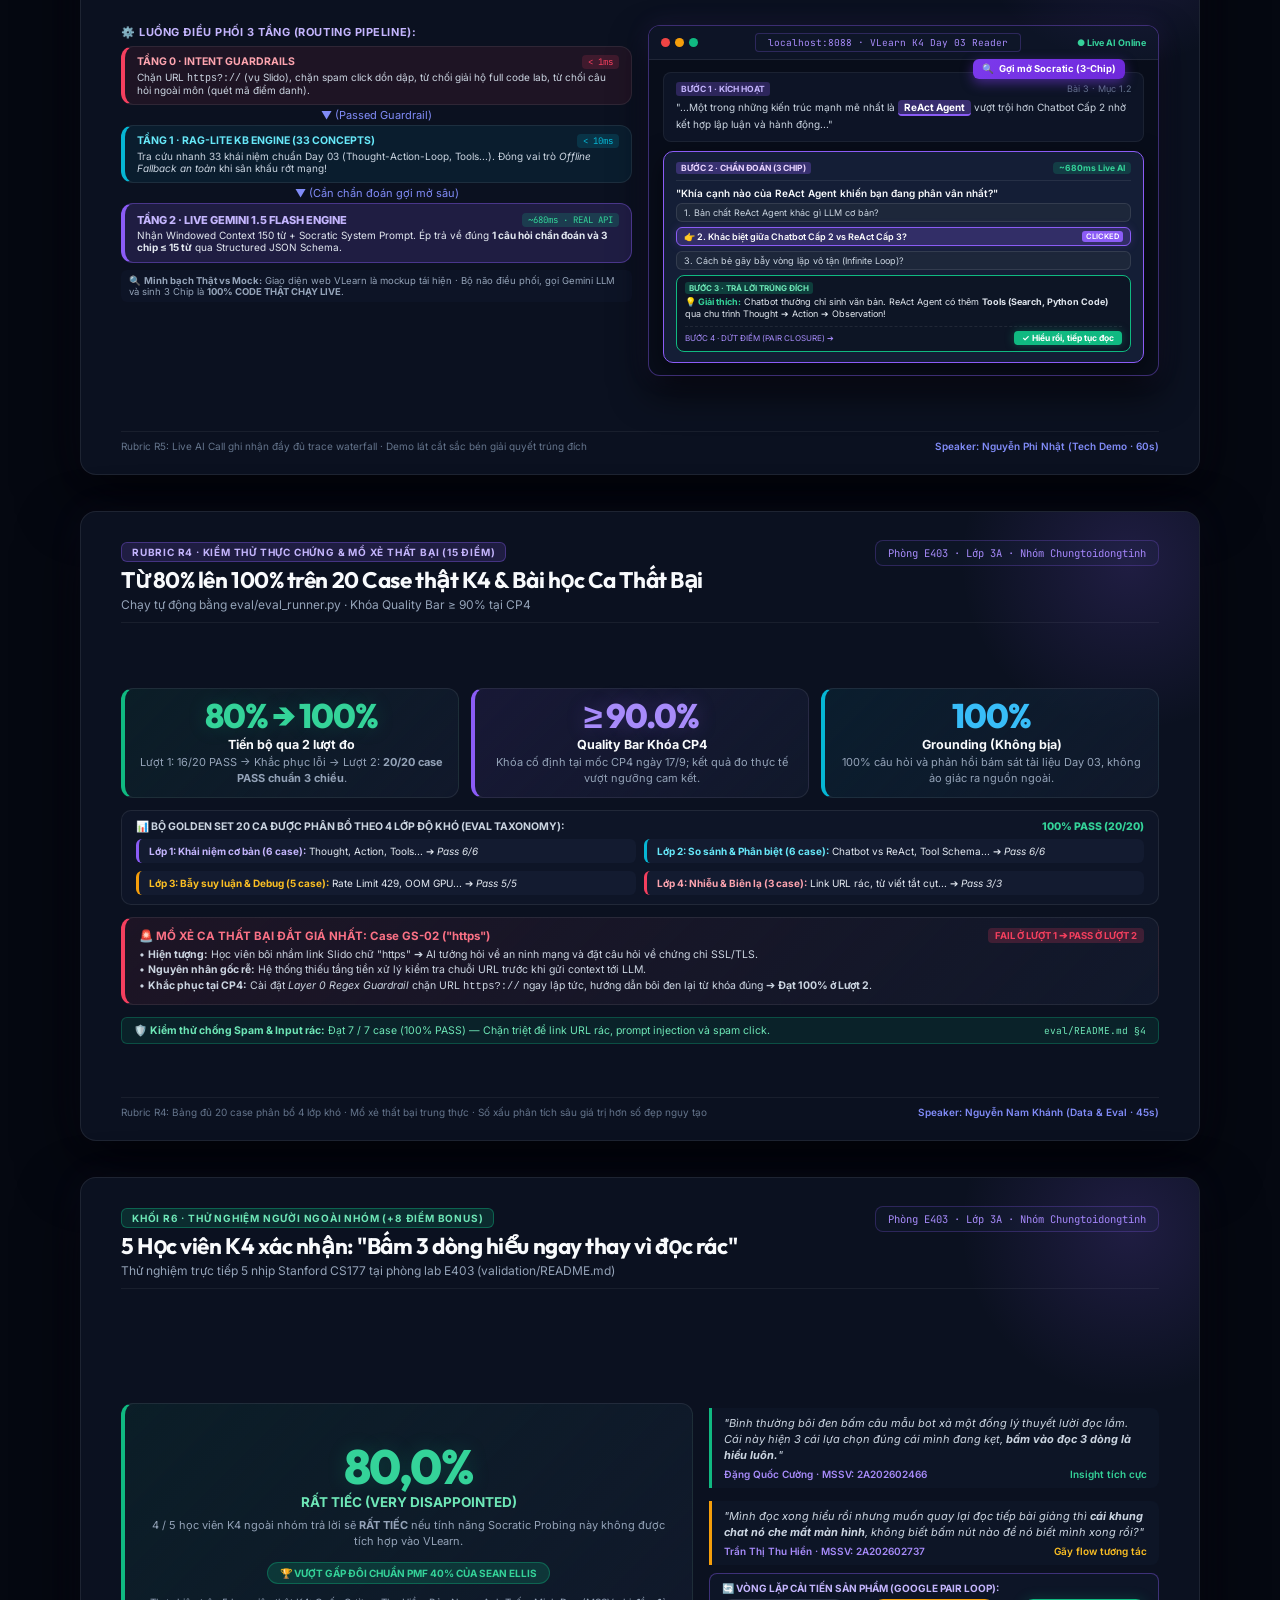
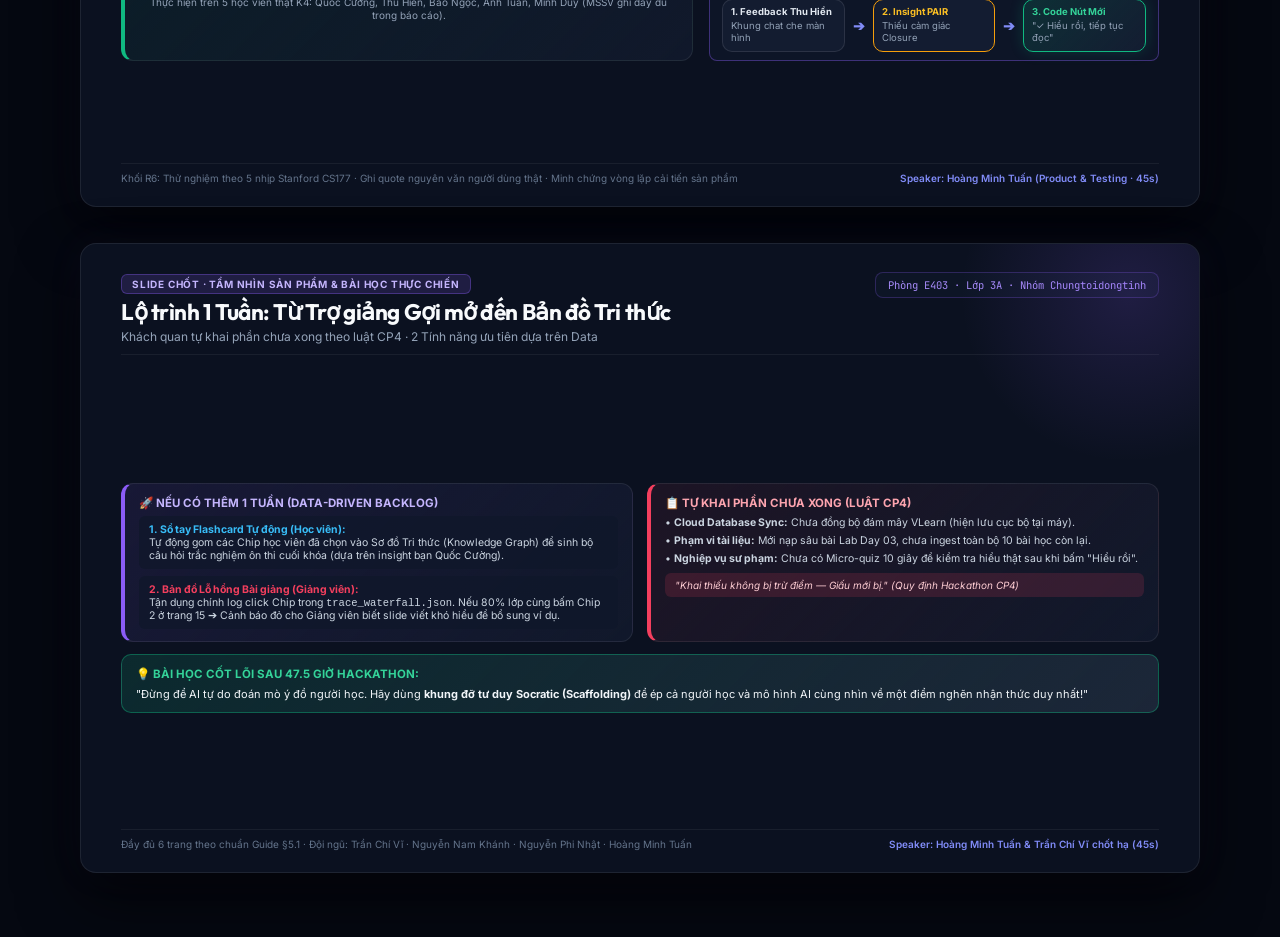
==== commit fbd55a41: "docs(slides): sharpen 4-step end-to-end user lifecycle tags on slide 3 demo mockup" ====
--- a/demo-slides.html
+++ b/demo-slides.html
@@ -819,45 +819,53 @@
 
           <!-- Browser Viewport: Lecture + Active Socratic Card -->
           <div class="browser-body">
-            <!-- Article Highlight Slice -->
+            <!-- Article Highlight Slice (Bước 1: Kích hoạt) -->
             <div class="lecture-text-box">
               <div class="floating-tooltip-demo">
                 <span>🔍</span> Gợi mở Socratic (3-Chip)
               </div>
-              <span style="color: #94a3b8; font-size: 10px;">[Trang 14 · Mục 1.2]</span> "...Khi bài toán yêu cầu tương tác với môi trường bên ngoài, kiến trúc <mark class="lecture-mark">ReAct Agent</mark> vượt trội hơn Chatbot Cấp 2 nhờ khả năng kết hợp lập luận và hành động..."
-            </div>
-
-            <!-- Socratic Card Active State -->
+              <div style="display: flex; justify-content: space-between; align-items: center; margin-bottom: 3px;">
+                <span style="font-size: 8.5px; background: rgba(139, 92, 246, 0.25); color: #c4b5fd; padding: 1px 5px; border-radius: 3px; font-weight: 700;">BƯỚC 1 · KÍCH HOẠT</span>
+                <span style="color: #64748b; font-size: 9px;">Bài 3 · Mục 1.2</span>
+              </div>
+              <span style="color: #cbd5e1; font-size: 10px;">"...Một trong những kiến trúc mạnh mẽ nhất là <mark class="lecture-mark">ReAct Agent</mark> vượt trội hơn Chatbot Cấp 2 nhờ kết hợp lập luận và hành động..."</span>
+            </div>
+
+            <!-- Socratic Card Active State (Bước 2 & 3: Chẩn đoán & Giải quyết) -->
             <div class="socratic-card-demo">
               <div class="socratic-card-header">
-                <span style="font-size: 10.5px; font-weight: 700; color: #c4b5fd;">🎯 Socratic Tutor đang chẩn đoán:</span>
-                <span style="font-size: 8.5px; background: rgba(139, 92, 246, 0.2); color: #a78bfa; padding: 1px 6px; border-radius: 4px;">680ms</span>
-              </div>
-              <div style="font-size: 10.5px; color: #f8fafc; font-weight: 600;">
+                <span style="font-size: 8.5px; background: rgba(139, 92, 246, 0.3); color: #e9d5ff; padding: 1px 5px; border-radius: 3px; font-weight: 700;">BƯỚC 2 · CHẨN ĐOÁN (3 CHIP)</span>
+                <span style="font-size: 8.5px; background: rgba(16, 185, 129, 0.2); color: #34d399; padding: 1px 6px; border-radius: 4px; font-weight: 700;">~680ms Live AI</span>
+              </div>
+              <div style="font-size: 10px; color: #f8fafc; font-weight: 600;">
                 "Khía cạnh nào của ReAct Agent khiến bạn đang phân vân nhất?"
               </div>
 
               <!-- 3 Chips -->
-              <div class="chips-container" style="margin-top: 5px;">
-                <div class="chip-preview" style="font-size: 9.5px; padding: 4px 8px;">
-                  <span>1. Bản chất ReAct Agent khác gì mô hình LLM cơ bản?</span>
+              <div class="chips-container" style="margin-top: 4px;">
+                <div class="chip-preview" style="font-size: 9px; padding: 3px 7px;">
+                  <span>1. Bản chất ReAct Agent khác gì LLM cơ bản?</span>
                 </div>
-                <div class="chip-preview active" style="font-size: 9.5px; padding: 4px 8px;">
-                  <span>👉 2. Khác biệt giữa Chatbot Cấp 2 vs ReAct Agent Cấp 3?</span>
-                  <span style="background: #8b5cf6; color: #fff; font-size: 8px; padding: 1px 4px; border-radius: 3px;">CLICKED</span>
+                <div class="chip-preview active" style="font-size: 9px; padding: 3px 7px;">
+                  <span>👉 2. Khác biệt giữa Chatbot Cấp 2 vs ReAct Cấp 3?</span>
+                  <span style="background: #8b5cf6; color: #fff; font-size: 7.5px; padding: 1px 4px; border-radius: 3px;">CLICKED</span>
                 </div>
-                <div class="chip-preview" style="font-size: 9.5px; padding: 4px 8px;">
-                  <span>3. Cách xử lý lỗi vòng lặp vô tận (Infinite Loop) trong ReAct?</span>
+                <div class="chip-preview" style="font-size: 9px; padding: 3px 7px;">
+                  <span>3. Cách bẻ gãy bẫy vòng lặp vô tận (Infinite Loop)?</span>
                 </div>
               </div>
 
-              <!-- Resolve Response & Closure Button -->
-              <div class="resolve-box-demo">
-                <div style="font-size: 9.5px; color: #e2e8f0; line-height: 1.4;">
-                  <strong style="color: #34d399;">💡 Giải thích trúng đích:</strong> Chatbot thường chỉ trả lời chữ. ReAct Agent có thêm 'vũ khí' là <strong>Tools (Search, Code Executor)</strong> qua chu trình Thought ➔ Action ➔ Observation!
+              <!-- Resolve Response & Closure Button (Bước 3 & 4: Trúng đích & Dứt điểm) -->
+              <div class="resolve-box-demo" style="margin-top: 5px; padding: 6px 8px;">
+                <div style="display: flex; justify-content: space-between; margin-bottom: 2px;">
+                  <span style="font-size: 8px; background: rgba(16, 185, 129, 0.25); color: #6ee7b7; padding: 1px 4px; border-radius: 3px; font-weight: 700;">BƯỚC 3 · TRẢ LỜI TRÚNG ĐÍCH</span>
                 </div>
-                <div style="display: flex; justify-content: flex-end; margin-top: 5px;">
-                  <span style="background: #10b981; color: #ffffff; font-size: 9px; font-weight: 700; padding: 3px 10px; border-radius: 5px; box-shadow: 0 0 10px rgba(16, 185, 129, 0.3);">
+                <div style="font-size: 9px; color: #e2e8f0; line-height: 1.35;">
+                  <strong style="color: #34d399;">💡 Giải thích:</strong> Chatbot thường chỉ sinh văn bản. ReAct Agent có thêm <strong>Tools (Search, Python Code)</strong> qua chu trình Thought ➔ Action ➔ Observation!
+                </div>
+                <div style="display: flex; justify-content: space-between; align-items: center; margin-top: 5px; border-top: 1px dashed rgba(255,255,255,0.08); padding-top: 4px;">
+                  <span style="font-size: 8px; color: #a78bfa;">BƯỚC 4 · DỨT ĐIỂM (PAIR CLOSURE) ➔</span>
+                  <span style="background: #10b981; color: #ffffff; font-size: 8.5px; font-weight: 700; padding: 2px 8px; border-radius: 4px; box-shadow: 0 0 10px rgba(16, 185, 129, 0.35);">
                     ✓ Hiểu rồi, tiếp tục đọc
                   </span>
                 </div>
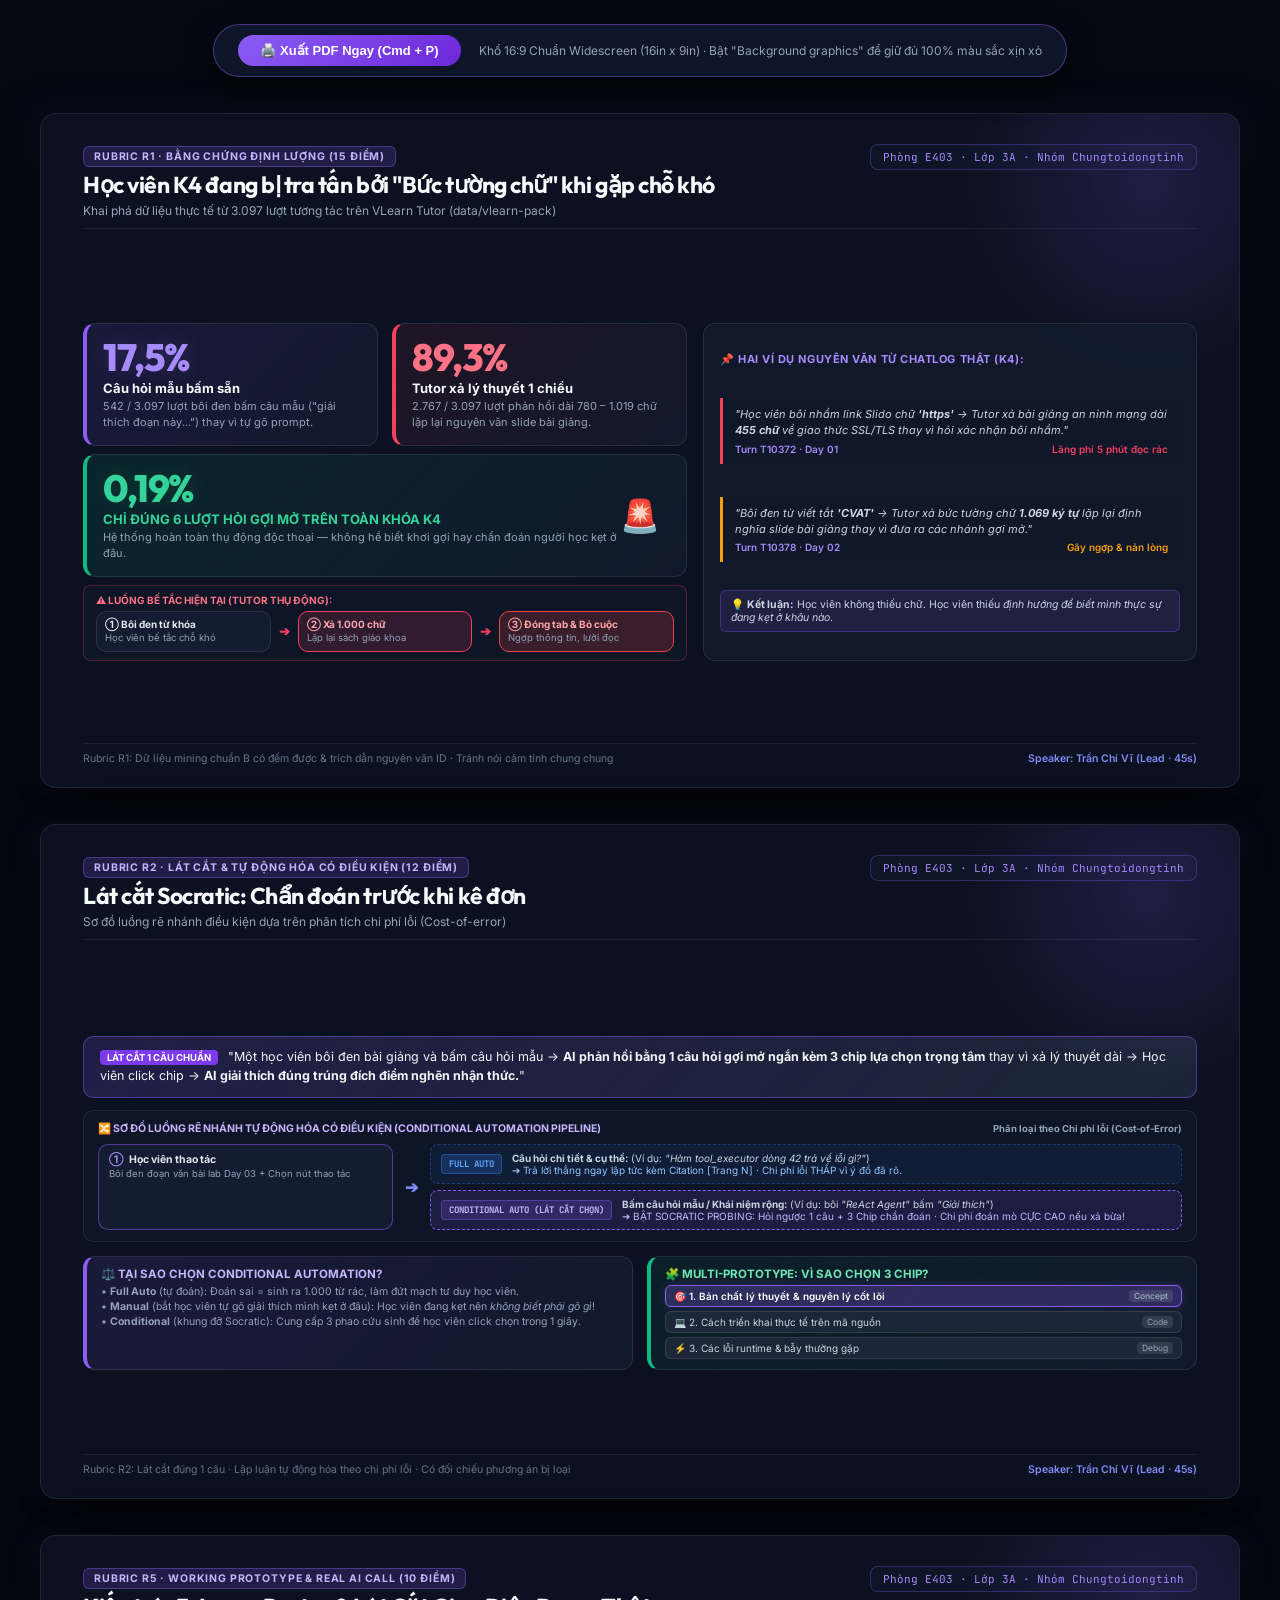
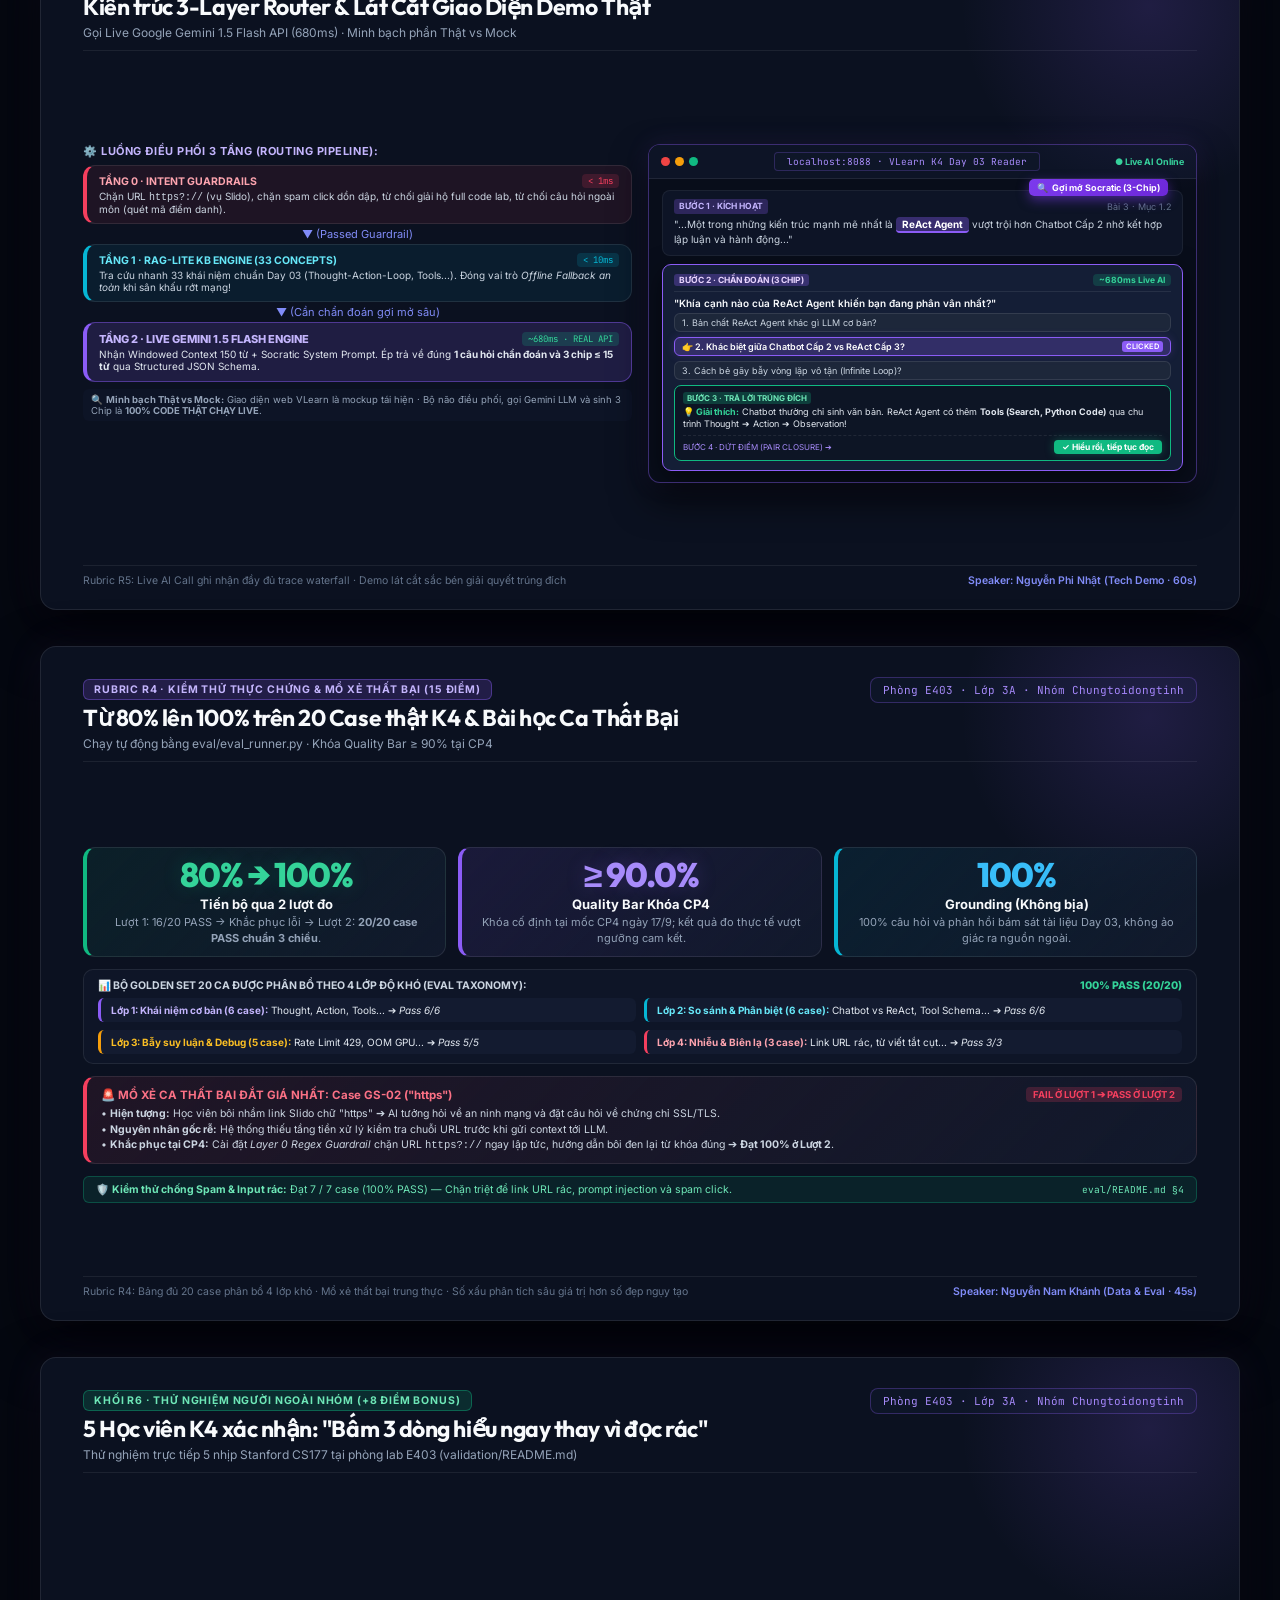
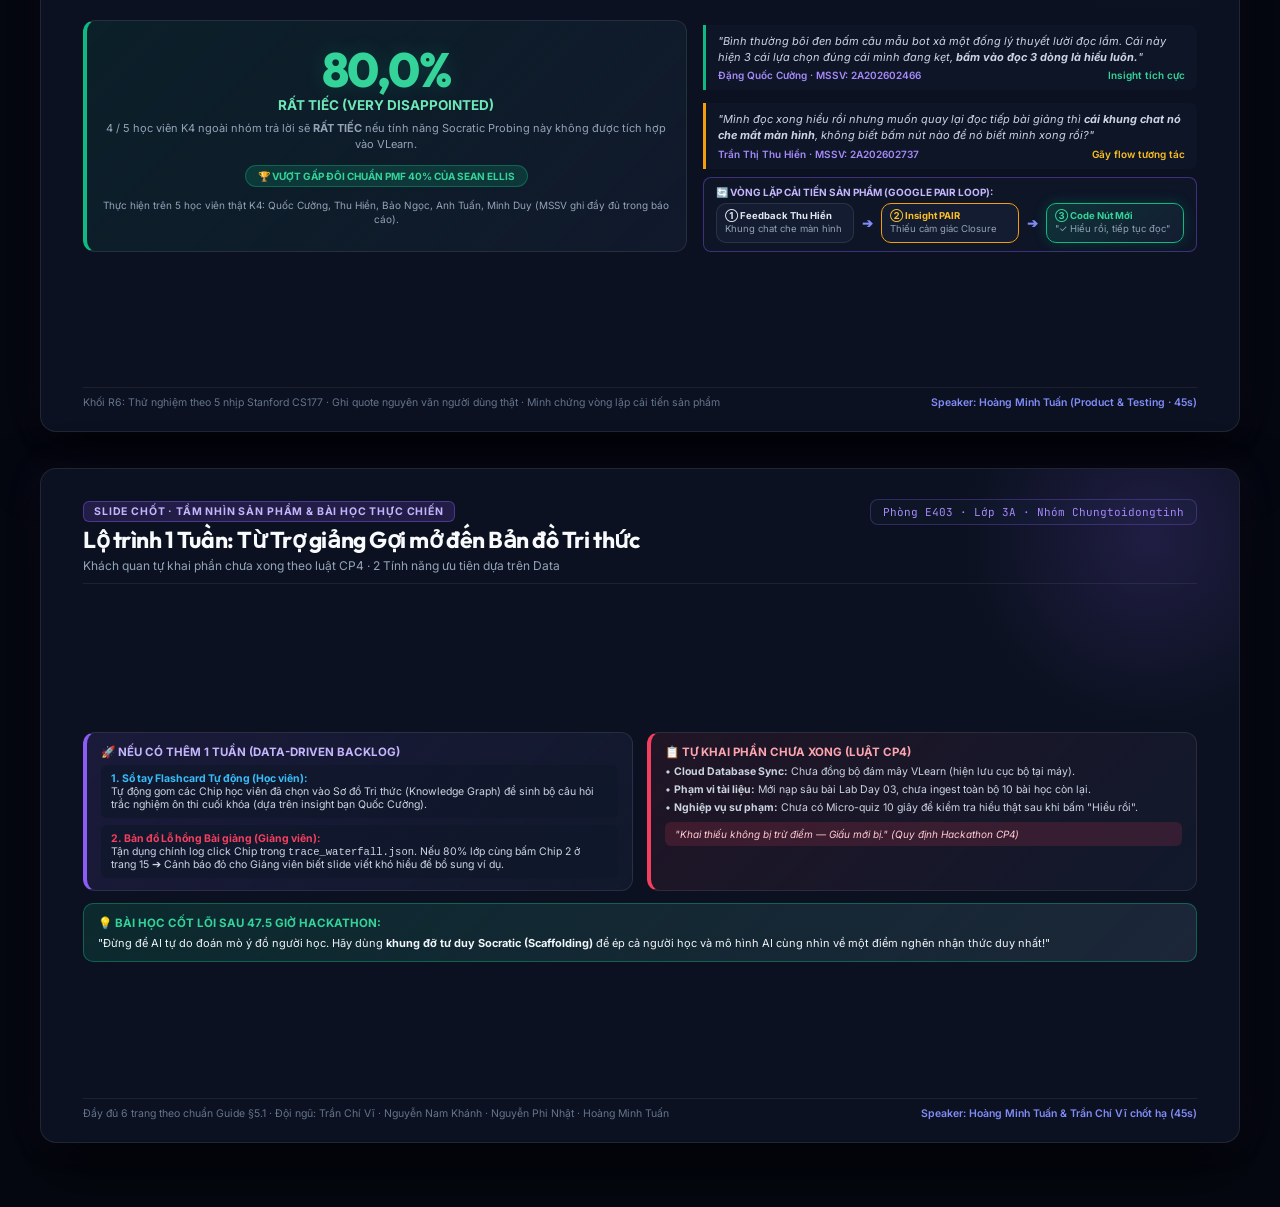
==== commit 5ea9c413: "fix(slides): standardize PDF export to true 16:9 widescreen presentation (16in x 9in) with exact 6 p" ====
--- a/demo-slides.html
+++ b/demo-slides.html
@@ -10,10 +10,10 @@
     :root {
       --bg-canvas: #050811;
       --bg-slide: #0b1120;
-      --bg-card: rgba(18, 26, 45, 0.82);
-      --bg-card-elevated: rgba(26, 38, 66, 0.92);
-      --border-card: rgba(255, 255, 255, 0.08);
-      --border-accent: rgba(139, 92, 246, 0.4);
+      --bg-card: rgba(18, 26, 45, 0.85);
+      --bg-card-elevated: rgba(26, 38, 66, 0.95);
+      --border-card: rgba(255, 255, 255, 0.09);
+      --border-accent: rgba(139, 92, 246, 0.45);
       --text-title: #f8fafc;
       --text-body: #94a3b8;
       --text-highlight: #e2e8f0;
@@ -35,7 +35,7 @@
     }
 
     body {
-      font-family: 'Inter', -apple-system, sans-serif;
+      font-family: 'Inter', -apple-system, BlinkMacSystemFont, sans-serif;
       background-color: var(--bg-canvas);
       color: var(--text-highlight);
       display: flex;
@@ -83,31 +83,34 @@
       color: #94a3b8;
     }
 
-    /* Slide Box */
+    /* =========================================================
+       SLIDE BOX — EXACT 16:9 WIDESCREEN PRESENTATION (1200 x 675)
+       ========================================================= */
     .slide {
-      width: 1120px;
-      height: 630px; /* Exact 16:9 Landscape Aspect Ratio */
+      width: 1200px;
+      height: 675px; /* Exact 16:9 Aspect Ratio */
       background: var(--bg-slide);
       border: 1px solid var(--border-card);
       border-radius: 16px;
-      box-shadow: 0 25px 60px rgba(0, 0, 0, 0.65), 0 0 40px rgba(139, 92, 246, 0.05);
-      padding: 28px 40px 22px 40px;
+      box-shadow: 0 25px 60px rgba(0, 0, 0, 0.75), 0 0 40px rgba(139, 92, 246, 0.08);
+      padding: 30px 42px 22px 42px;
       display: flex;
       flex-direction: column;
       justify-content: space-between;
       position: relative;
       overflow: hidden;
       page-break-after: always;
-    }
-
-    /* Decorative background glow */
+      page-break-inside: avoid;
+    }
+
+    /* Decorative ambient glow */
     .slide::before {
       content: '';
       position: absolute;
       top: -120px;
       right: -100px;
-      width: 340px;
-      height: 340px;
+      width: 380px;
+      height: 380px;
       background: radial-gradient(circle, rgba(139, 92, 246, 0.16) 0%, transparent 70%);
       pointer-events: none;
     }
@@ -118,17 +121,17 @@
       justify-content: space-between;
       align-items: flex-start;
       margin-bottom: 12px;
-      border-bottom: 1px solid rgba(255, 255, 255, 0.06);
+      border-bottom: 1px solid rgba(255, 255, 255, 0.07);
       padding-bottom: 10px;
     }
     .badge-rubric {
       display: inline-flex;
       align-items: center;
       gap: 6px;
-      background: rgba(139, 92, 246, 0.16);
-      border: 1px solid rgba(139, 92, 246, 0.35);
+      background: rgba(139, 92, 246, 0.18);
+      border: 1px solid rgba(139, 92, 246, 0.4);
       color: #c4b5fd;
-      font-size: 10px;
+      font-size: 10.5px;
       font-weight: 700;
       letter-spacing: 0.08em;
       text-transform: uppercase;
@@ -138,7 +141,7 @@
     }
     .slide-title {
       font-family: 'Outfit', sans-serif;
-      font-size: 22.5px;
+      font-size: 23px;
       font-weight: 700;
       color: var(--text-title);
       letter-spacing: -0.02em;
@@ -151,12 +154,12 @@
     }
     .team-tag {
       font-family: 'JetBrains Mono', monospace;
-      font-size: 10.5px;
+      font-size: 11px;
       color: #a78bfa;
-      background: rgba(15, 23, 42, 0.7);
+      background: rgba(15, 23, 42, 0.75);
       padding: 5px 12px;
       border-radius: 8px;
-      border: 1px solid rgba(139, 92, 246, 0.25);
+      border: 1px solid rgba(139, 92, 246, 0.3);
       white-space: nowrap;
     }
 
@@ -182,7 +185,7 @@
     }
     .grid-split {
       display: grid;
-      grid-template-columns: 1.12fr 0.88fr;
+      grid-template-columns: 1.1fr 0.9fr;
       gap: 16px;
     }
     .grid-split-equal {
@@ -204,19 +207,19 @@
     }
     .card-accent-green {
       border-left: 4px solid var(--accent-green);
-      background: linear-gradient(135deg, rgba(16, 185, 129, 0.08), rgba(18, 26, 45, 0.85));
+      background: linear-gradient(135deg, rgba(16, 185, 129, 0.09), rgba(18, 26, 45, 0.9));
     }
     .card-accent-rose {
       border-left: 4px solid var(--accent-rose);
-      background: linear-gradient(135deg, rgba(244, 63, 94, 0.08), rgba(18, 26, 45, 0.85));
+      background: linear-gradient(135deg, rgba(244, 63, 94, 0.09), rgba(18, 26, 45, 0.9));
     }
     .card-accent-purple {
       border-left: 4px solid var(--primary);
-      background: linear-gradient(135deg, rgba(139, 92, 246, 0.1), rgba(18, 26, 45, 0.85));
+      background: linear-gradient(135deg, rgba(139, 92, 246, 0.12), rgba(18, 26, 45, 0.9));
     }
     .card-accent-cyan {
       border-left: 4px solid var(--accent-cyan);
-      background: linear-gradient(135deg, rgba(6, 182, 212, 0.08), rgba(18, 26, 45, 0.85));
+      background: linear-gradient(135deg, rgba(6, 182, 212, 0.09), rgba(18, 26, 45, 0.9));
     }
 
     /* Metrics & Stats */
@@ -235,7 +238,7 @@
     .stat-hero.cyan { color: #38bdf8; }
 
     .stat-label {
-      font-size: 12.5px;
+      font-size: 13px;
       font-weight: 700;
       color: var(--text-title);
       margin-bottom: 3px;
@@ -246,21 +249,21 @@
       line-height: 1.45;
     }
 
-    /* Callout & Quotes */
+    /* Callouts & Quotes */
     .callout-slice {
-      background: linear-gradient(135deg, rgba(139, 92, 246, 0.16), rgba(30, 41, 59, 0.8));
-      border: 1px solid rgba(139, 92, 246, 0.4);
+      background: linear-gradient(135deg, rgba(139, 92, 246, 0.18), rgba(30, 41, 59, 0.85));
+      border: 1px solid rgba(139, 92, 246, 0.45);
       border-radius: 10px;
-      padding: 12px 16px;
+      padding: 11px 16px;
       font-size: 12.5px;
       color: #f1f5f9;
       line-height: 1.5;
     }
 
     .quote-box {
-      background: rgba(15, 23, 42, 0.65);
+      background: rgba(15, 23, 42, 0.7);
       border-left: 3px solid #818cf8;
-      padding: 8px 12px;
+      padding: 9px 12px;
       border-radius: 0 8px 8px 0;
       margin-top: 5px;
     }
@@ -312,9 +315,7 @@
       color: #94a3b8;
     }
 
-    /* =========================================================
-       FLOWCHART & DIAGRAM COMPONENTS (LUỒNG ĐỒ CHUẨN CHỈNH)
-       ========================================================= */
+    /* Flowcharts */
     .flow-step-container {
       display: flex;
       align-items: center;
@@ -326,49 +327,49 @@
       background: rgba(20, 29, 50, 0.9);
       border: 1px solid rgba(255, 255, 255, 0.1);
       border-radius: 10px;
-      padding: 10px 12px;
+      padding: 8px 10px;
       position: relative;
     }
     .flow-node.active {
       border-color: #8b5cf6;
-      background: linear-gradient(135deg, rgba(139, 92, 246, 0.18), rgba(20, 29, 50, 0.95));
+      background: linear-gradient(135deg, rgba(139, 92, 246, 0.2), rgba(20, 29, 50, 0.95));
       box-shadow: 0 0 14px rgba(139, 92, 246, 0.2);
     }
     .flow-node.success {
       border-color: #10b981;
-      background: linear-gradient(135deg, rgba(16, 185, 129, 0.16), rgba(20, 29, 50, 0.95));
+      background: linear-gradient(135deg, rgba(16, 185, 129, 0.18), rgba(20, 29, 50, 0.95));
       box-shadow: 0 0 14px rgba(16, 185, 129, 0.2);
     }
     .flow-node-title {
-      font-size: 11px;
+      font-size: 10.5px;
       font-weight: 700;
       color: #e2e8f0;
       display: flex;
       align-items: center;
-      gap: 6px;
+      gap: 5px;
     }
     .flow-node-desc {
       font-size: 9.5px;
       color: #94a3b8;
-      margin-top: 3px;
+      margin-top: 2px;
       line-height: 1.35;
     }
     .flow-arrow {
       color: #818cf8;
-      font-size: 14px;
+      font-size: 13px;
       font-weight: 800;
       flex-shrink: 0;
     }
 
-    /* Decision Branch Diagram */
+    /* Decision Container */
     .decision-container {
-      background: rgba(15, 23, 42, 0.7);
+      background: rgba(15, 23, 42, 0.75);
       border: 1px solid rgba(255, 255, 255, 0.08);
       border-radius: 10px;
-      padding: 12px 14px;
+      padding: 11px 14px;
       display: flex;
       flex-direction: column;
-      gap: 8px;
+      gap: 7px;
     }
     .decision-branch {
       display: flex;
@@ -389,9 +390,7 @@
     .tag-full { background: rgba(59, 130, 246, 0.2); color: #60a5fa; border: 1px solid rgba(59, 130, 246, 0.4); }
     .tag-cond { background: rgba(139, 92, 246, 0.2); color: #c4b5fd; border: 1px solid rgba(139, 92, 246, 0.4); }
 
-    /* =========================================================
-       HIGH-FIDELITY PRODUCT SLICE MOCKUP (LÁT CẮT DEMO THẬT)
-       ========================================================= */
+    /* Browser Mockup */
     .browser-window {
       background: #080d1a;
       border: 1px solid rgba(139, 92, 246, 0.4);
@@ -434,10 +433,10 @@
     }
 
     .browser-body {
-      padding: 12px 14px;
+      padding: 11px 13px;
       display: flex;
       flex-direction: column;
-      gap: 9px;
+      gap: 8px;
       flex: 1;
       justify-content: space-between;
     }
@@ -446,9 +445,9 @@
       background: rgba(15, 23, 42, 0.8);
       border: 1px solid rgba(255, 255, 255, 0.06);
       border-radius: 8px;
-      padding: 9px 12px;
-      font-size: 11px;
-      line-height: 1.5;
+      padding: 8px 11px;
+      font-size: 10.5px;
+      line-height: 1.45;
       color: #cbd5e1;
       position: relative;
     }
@@ -463,26 +462,25 @@
 
     .floating-tooltip-demo {
       position: absolute;
-      top: -14px;
-      right: 18px;
+      top: -12px;
+      right: 14px;
       background: linear-gradient(135deg, #7c3aed, #6d28d9);
       color: #ffffff;
-      font-size: 9.5px;
+      font-size: 9px;
       font-weight: 700;
-      padding: 3px 9px;
-      border-radius: 6px;
+      padding: 2px 8px;
+      border-radius: 5px;
       display: flex;
       align-items: center;
-      gap: 5px;
+      gap: 4px;
       box-shadow: 0 4px 12px rgba(124, 58, 237, 0.5);
-      animation: pulse-badge 2s infinite ease-in-out;
     }
 
     .socratic-card-demo {
       background: rgba(22, 31, 56, 0.95);
       border: 1.5px solid #8b5cf6;
-      border-radius: 10px;
-      padding: 10px 12px;
+      border-radius: 9px;
+      padding: 9px 11px;
       box-shadow: 0 8px 24px rgba(0, 0, 0, 0.5);
     }
     .socratic-card-header {
@@ -490,16 +488,14 @@
       align-items: center;
       justify-content: space-between;
       border-bottom: 1px solid rgba(255, 255, 255, 0.08);
-      padding-bottom: 6px;
-      margin-bottom: 6px;
+      padding-bottom: 5px;
+      margin-bottom: 5px;
     }
 
     .resolve-box-demo {
       background: rgba(13, 20, 36, 0.9);
       border: 1px solid #10b981;
-      border-radius: 8px;
-      padding: 8px 10px;
-      margin-top: 6px;
+      border-radius: 7px;
     }
 
     /* Footer */
@@ -507,9 +503,9 @@
       display: flex;
       justify-content: space-between;
       align-items: center;
-      border-top: 1px solid rgba(255, 255, 255, 0.06);
+      border-top: 1px solid rgba(255, 255, 255, 0.07);
       padding-top: 8px;
-      font-size: 10px;
+      font-size: 10.5px;
       color: #64748b;
     }
     .footer-rule {
@@ -517,29 +513,39 @@
       color: #818cf8;
     }
 
-    /* Printing styles */
+    /* =========================================================
+       PRINT CONFIGURATION — TRUE 16:9 WIDESCREEN PDF (16in x 9in)
+       ========================================================= */
+    @page {
+      size: 16in 9in; /* Exact standard 16:9 widescreen presentation */
+      margin: 0;
+    }
+
     @media print {
-      body {
+      html, body {
+        width: 16in;
+        height: auto;
+        margin: 0;
         padding: 0;
-        gap: 0;
-        background: none;
+        background-color: #060911 !important;
+        -webkit-print-color-adjust: exact !important;
+        print-color-adjust: exact !important;
       }
       .print-bar {
         display: none !important;
       }
       .slide {
-        width: 100vw;
-        height: 100vh;
-        border: none;
-        border-radius: 0;
-        box-shadow: none;
-        page-break-after: always;
-        page-break-inside: avoid;
-        padding: 36px 48px;
-      }
-      @page {
-        size: landscape;
-        margin: 0;
+        width: 16in !important;
+        height: 9in !important;
+        min-height: 9in !important;
+        max-height: 9in !important;
+        box-sizing: border-box !important;
+        page-break-after: always !important;
+        page-break-inside: avoid !important;
+        border: none !important;
+        border-radius: 0 !important;
+        box-shadow: none !important;
+        padding: 0.45in 0.65in !important;
       }
     }
   </style>
@@ -549,7 +555,7 @@
   <!-- Print Toolbar -->
   <div class="print-bar">
     <button class="print-btn" onclick="window.print()">🖨️ Xuất PDF Ngay (Cmd + P)</button>
-    <span class="print-hint">Khổ Landscape · Không viền (Margins: None) · Bật "Background graphics" để đủ màu xịn xò 100%</span>
+    <span class="print-hint">Khổ 16:9 Chuẩn Widescreen (16in x 9in) · Bật "Background graphics" để giữ đủ 100% màu sắc xịn xò</span>
   </div>
 
   <!-- =========================================================
@@ -600,17 +606,17 @@
             </div>
             <div class="flow-step-container">
               <div class="flow-node" style="padding: 6px 8px;">
-                <div class="flow-node-title" style="font-size: 10px;">1. Bôi đen từ khóa</div>
+                <div class="flow-node-title" style="font-size: 10px;">① Bôi đen từ khóa</div>
                 <div class="flow-node-desc">Học viên bế tắc chỗ khó</div>
               </div>
               <div class="flow-arrow" style="color: #f43f5e;">➔</div>
               <div class="flow-node" style="padding: 6px 8px; border-color: #f43f5e; background: rgba(244, 63, 94, 0.15);">
-                <div class="flow-node-title" style="font-size: 10px; color: #fda4af;">2. Xả 1.000 chữ</div>
+                <div class="flow-node-title" style="font-size: 10px; color: #fda4af;">② Xả 1.000 chữ</div>
                 <div class="flow-node-desc">Lặp lại sách giáo khoa</div>
               </div>
               <div class="flow-arrow" style="color: #f43f5e;">➔</div>
               <div class="flow-node" style="padding: 6px 8px; border-color: #ef4444; background: rgba(239, 68, 68, 0.2);">
-                <div class="flow-node-title" style="font-size: 10px; color: #fca5a5;">3. Đóng tab & Bỏ cuộc</div>
+                <div class="flow-node-title" style="font-size: 10px; color: #fca5a5;">③ Đóng tab & Bỏ cuộc</div>
                 <div class="flow-node-desc">Ngợp thông tin, lười đọc</div>
               </div>
             </div>
@@ -660,7 +666,7 @@
 
     <div class="slide-body">
       <!-- Callout Lát cắt 1 câu chuẩn -->
-      <div class="callout-slice" style="padding: 9px 14px;">
+      <div class="callout-slice">
         <span style="background: #7c3aed; color: #fff; font-size: 9.5px; font-weight: 700; padding: 2px 7px; border-radius: 4px; margin-right: 6px;">LÁT CẮT 1 CÂU CHUẨN</span>
         "Một học viên bôi đen bài giảng và bấm câu hỏi mẫu → <strong>AI phản hồi bằng 1 câu hỏi gợi mở ngắn kèm 3 chip lựa chọn trọng tâm</strong> thay vì xả lý thuyết dài → Học viên click chip → <strong>AI giải thích đúng trúng đích điểm nghẽn nhận thức.</strong>"
       </div>
@@ -1014,17 +1020,17 @@
             </div>
             <div class="flow-step-container">
               <div class="flow-node" style="padding: 6px 8px;">
-                <div class="flow-node-title" style="font-size: 9.5px;">1. Feedback Thu Hiền</div>
+                <div class="flow-node-title" style="font-size: 9.5px;">① Feedback Thu Hiền</div>
                 <div class="flow-node-desc">Khung chat che màn hình</div>
               </div>
               <div class="flow-arrow">➔</div>
               <div class="flow-node" style="padding: 6px 8px; border-color: #f59e0b;">
-                <div class="flow-node-title" style="font-size: 9.5px; color: #fbbf24;">2. Insight PAIR</div>
+                <div class="flow-node-title" style="font-size: 9.5px; color: #fbbf24;">② Insight PAIR</div>
                 <div class="flow-node-desc">Thiếu cảm giác Closure</div>
               </div>
               <div class="flow-arrow">➔</div>
               <div class="flow-node success" style="padding: 6px 8px;">
-                <div class="flow-node-title" style="font-size: 9.5px; color: #34d399;">3. Code Nút Mới</div>
+                <div class="flow-node-title" style="font-size: 9.5px; color: #34d399;">③ Code Nút Mới</div>
                 <div class="flow-node-desc">"✓ Hiểu rồi, tiếp tục đọc"</div>
               </div>
             </div>
